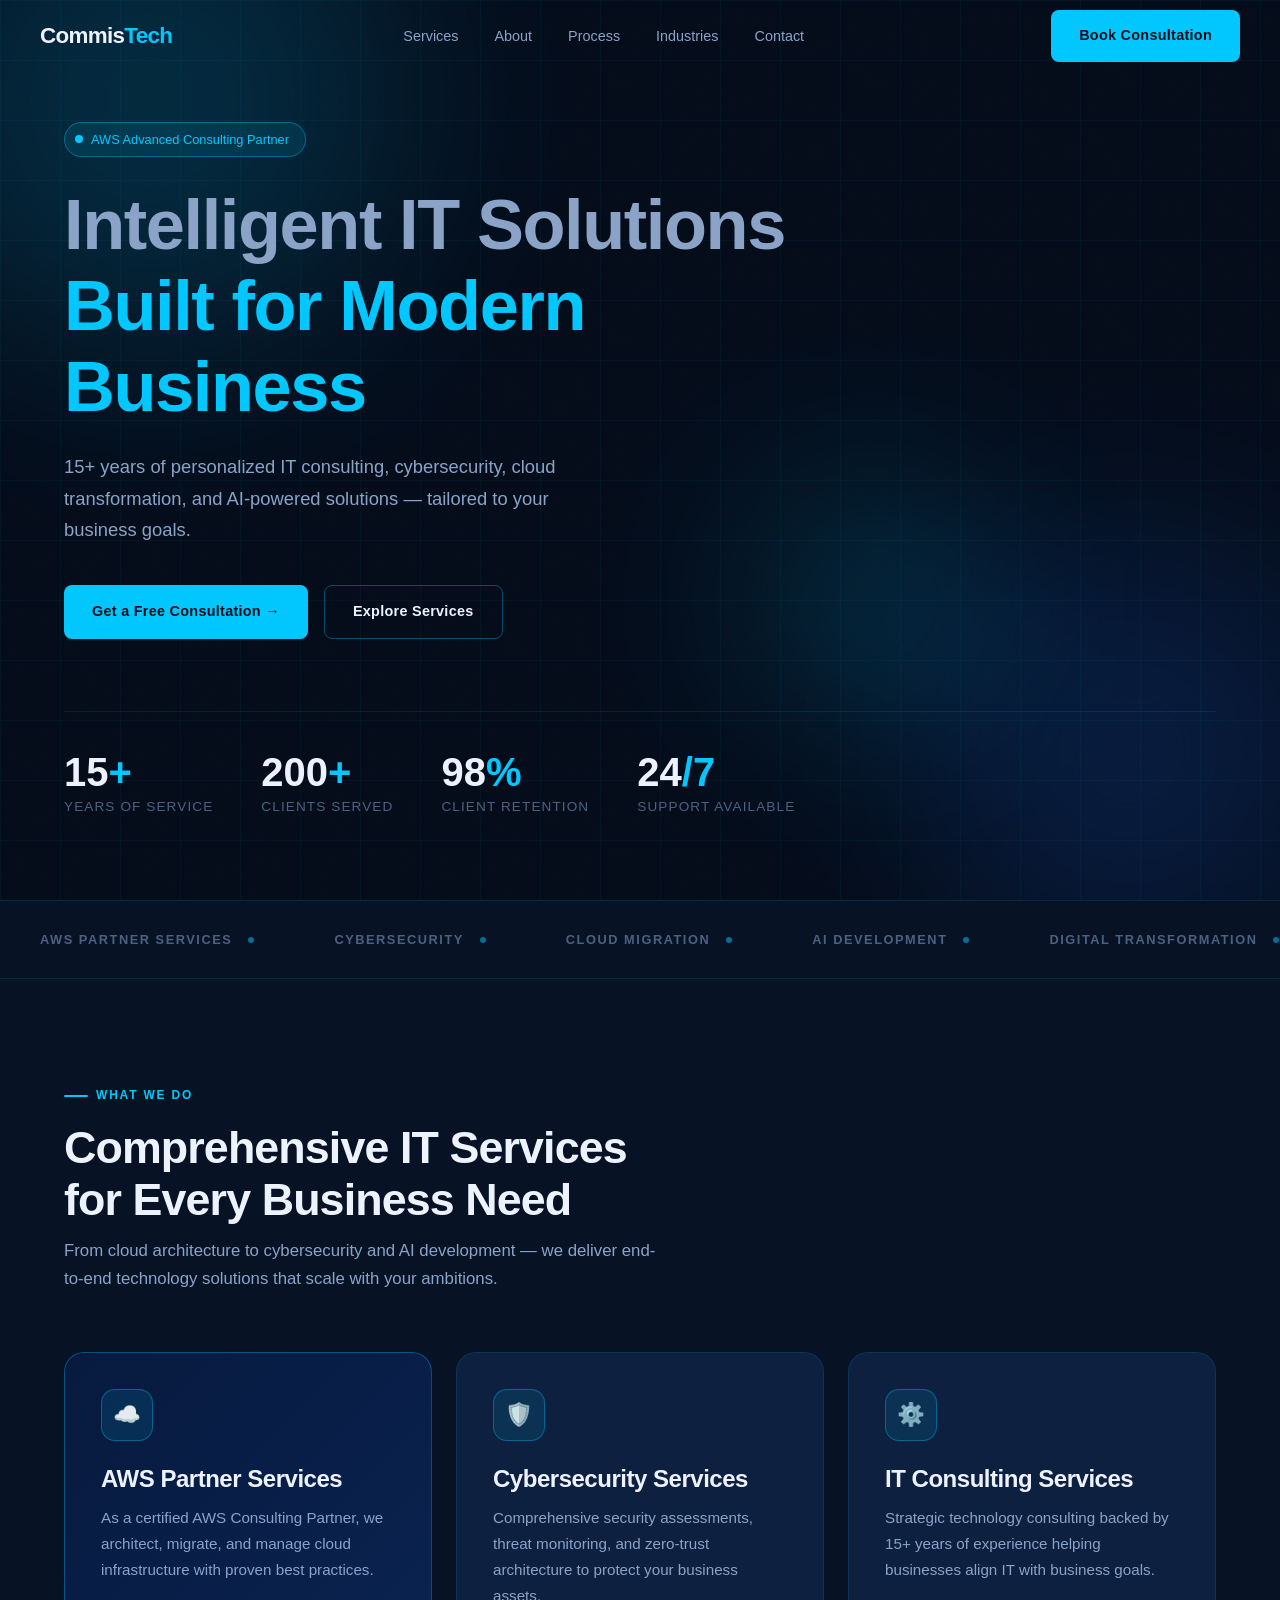
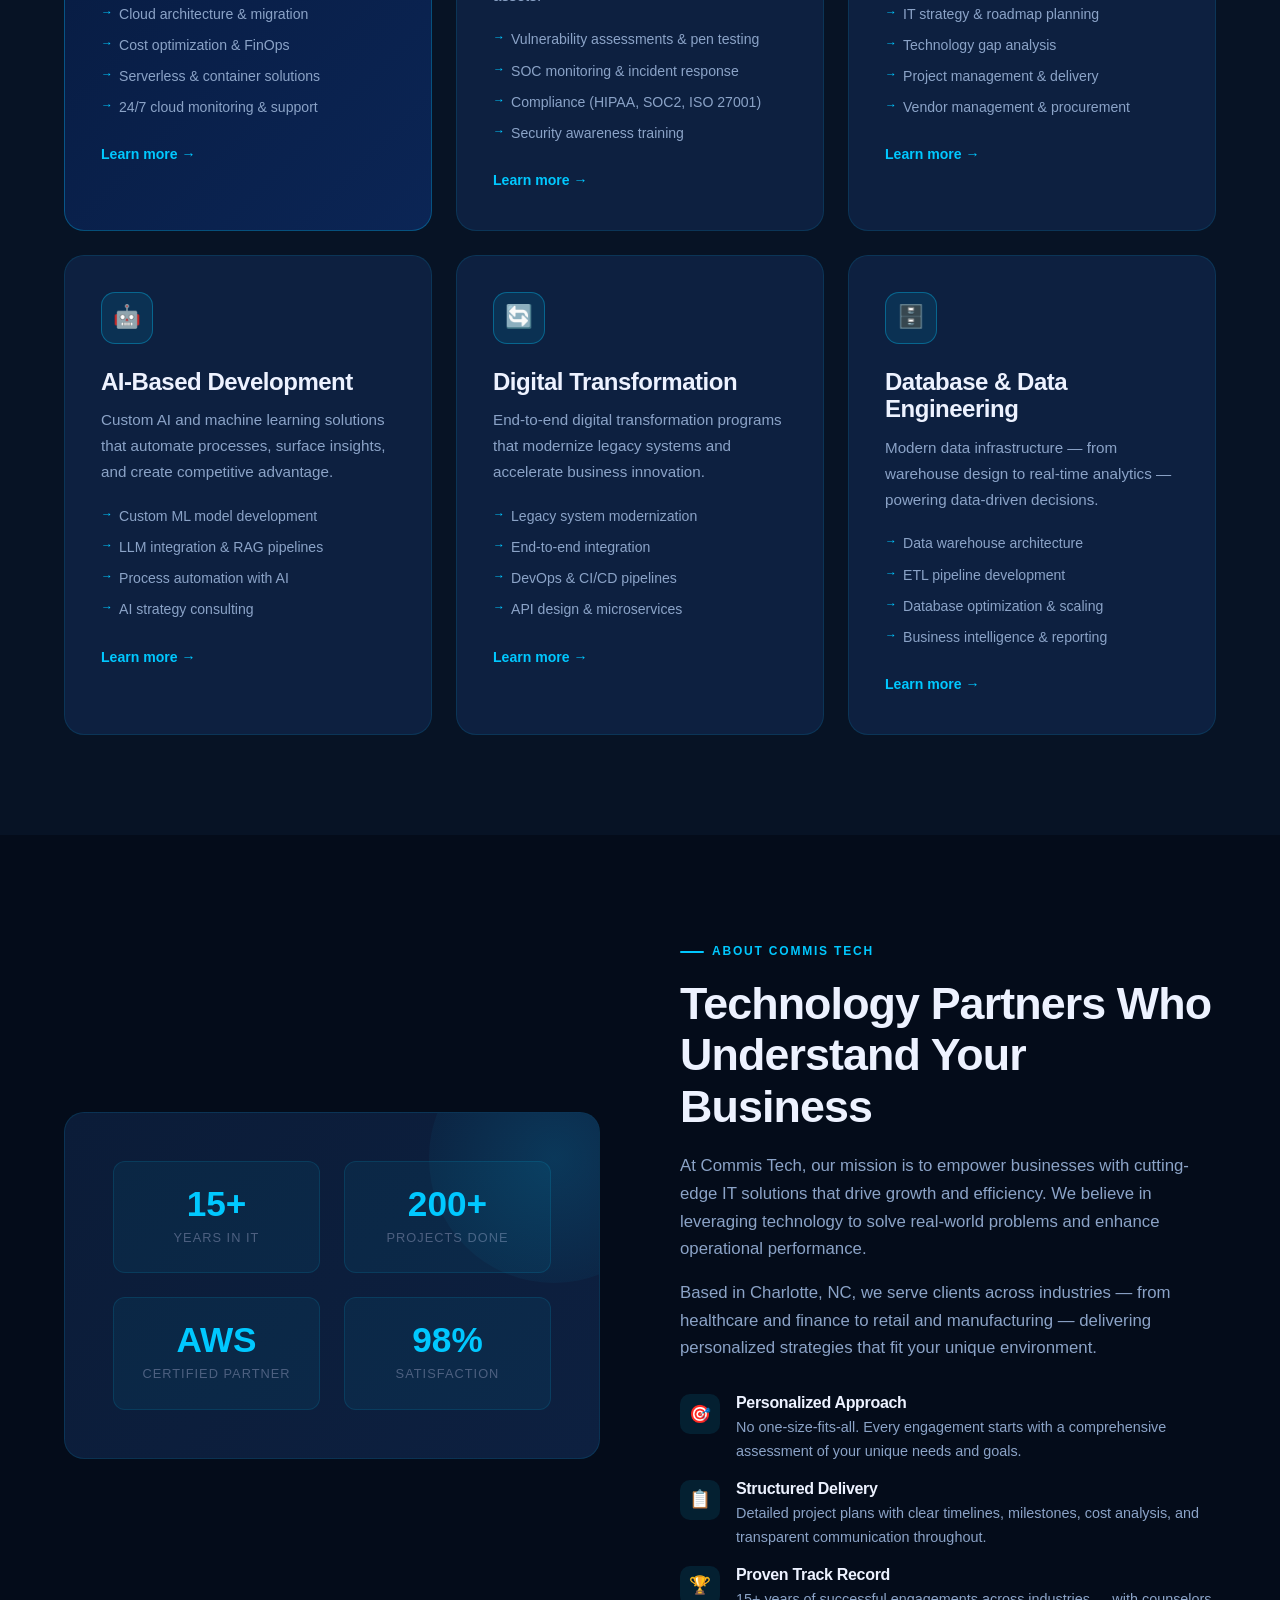
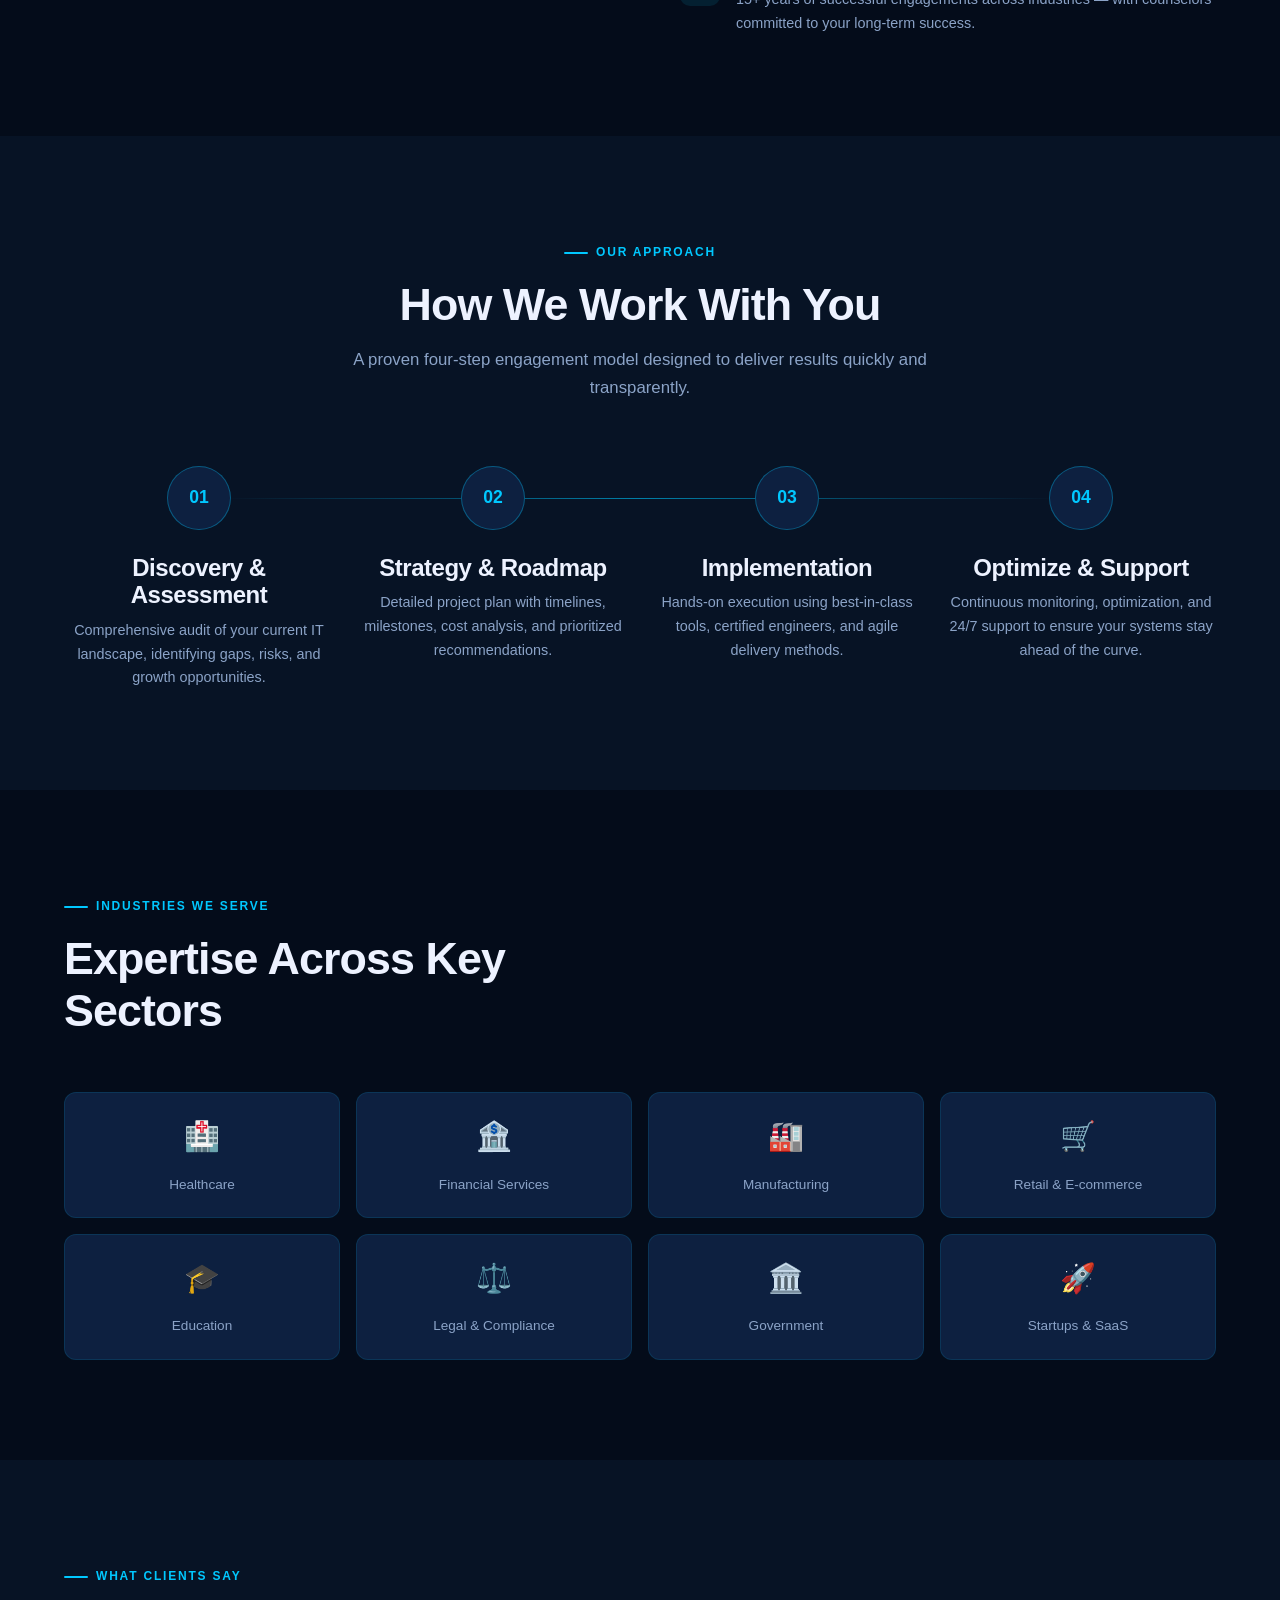
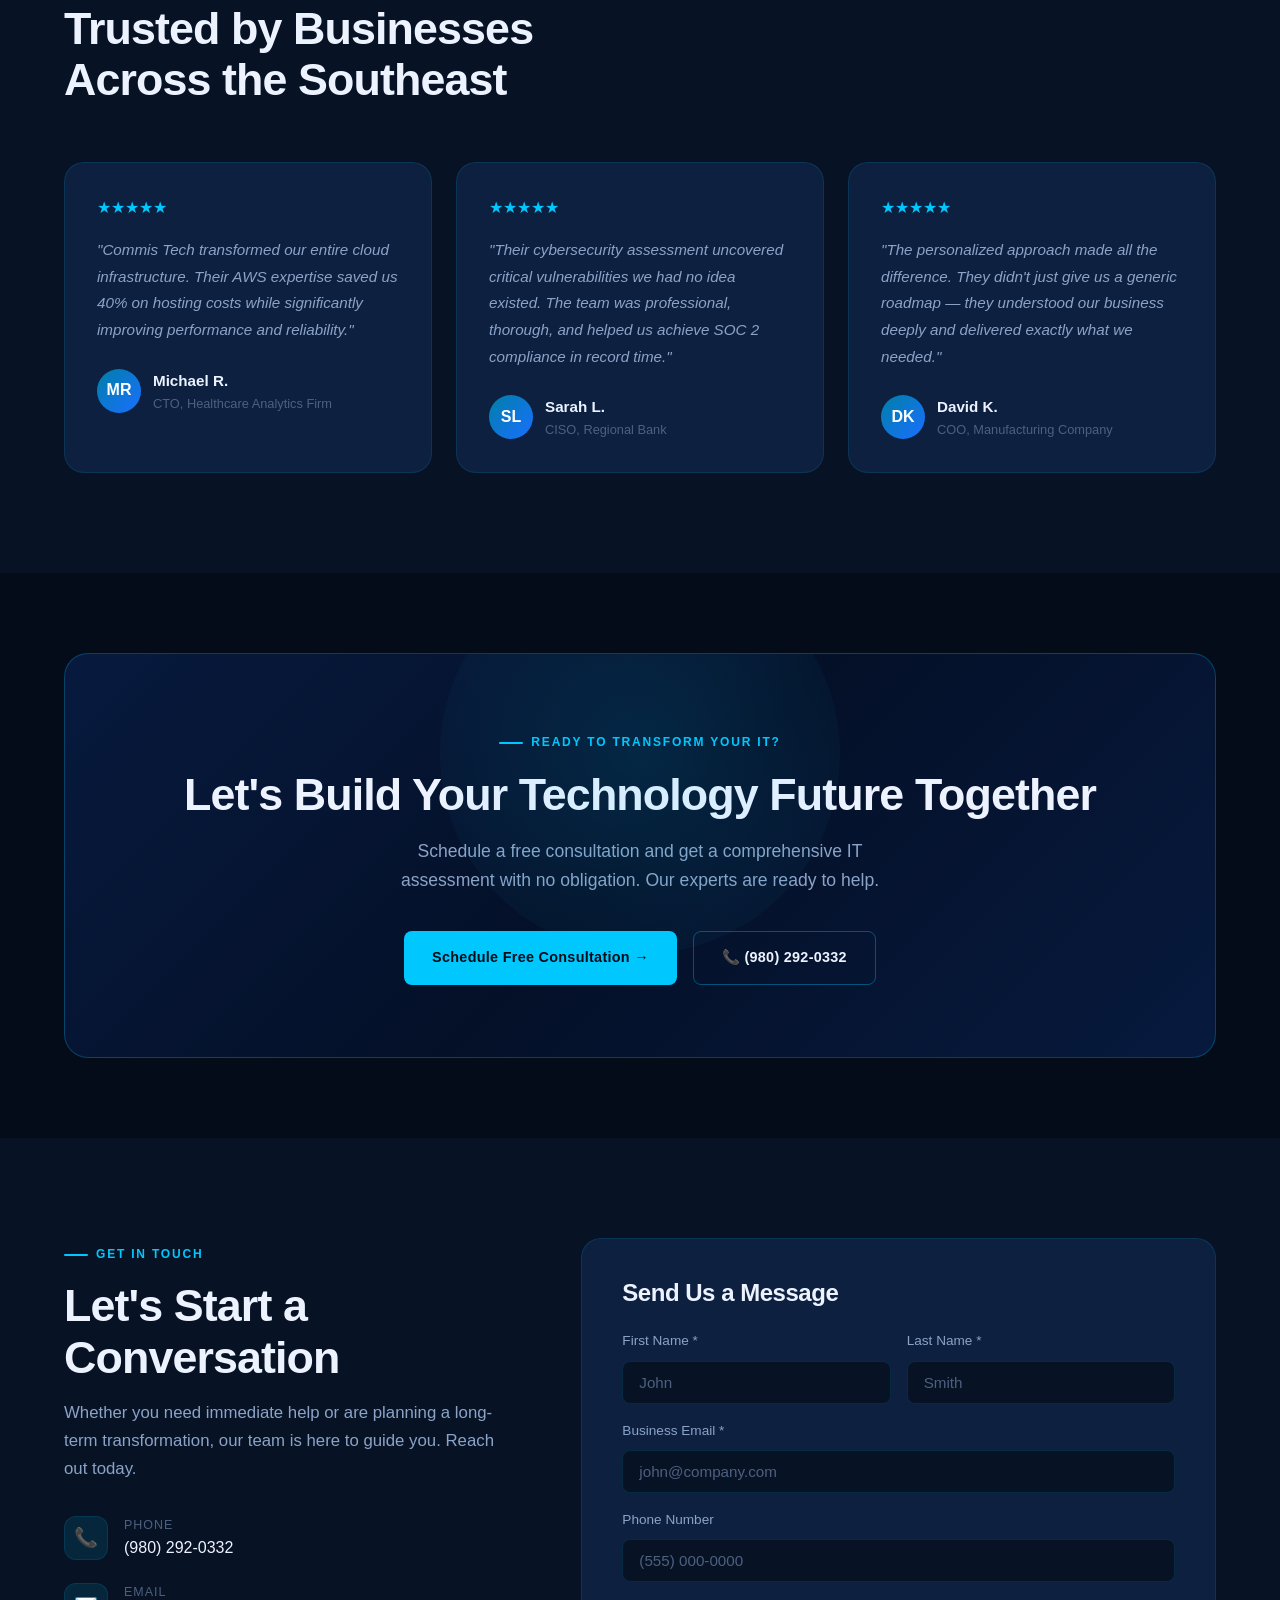
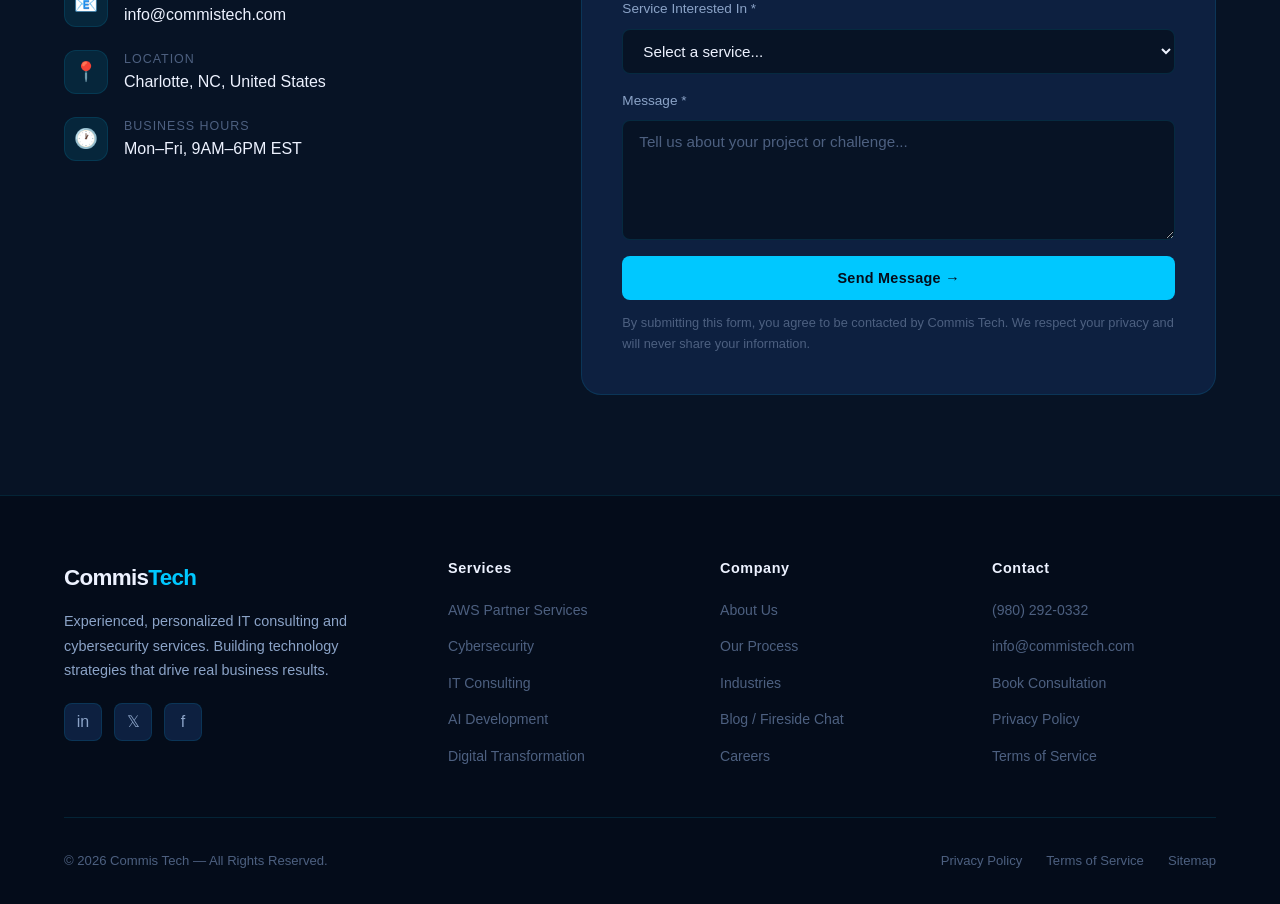
==== commistech/index.html @ 9994d861 "Add files via upload" ====
<!DOCTYPE html>
<html lang="en">
<head>
  <meta charset="UTF-8" />
  <meta name="viewport" content="width=device-width, initial-scale=1.0" />
  <meta http-equiv="X-UA-Compatible" content="IE=edge" />

  <!-- Security Headers -->
  <meta http-equiv="Content-Security-Policy"
    content="default-src 'self'; 
             script-src 'self' 'nonce-CT2026x9z'; 
             style-src 'self' 'unsafe-inline' https://fonts.googleapis.com; 
             font-src 'self' https://fonts.gstatic.com; 
             img-src 'self' data: https:; 
             connect-src 'self'; 
             frame-ancestors 'none';" />
  <meta http-equiv="X-Frame-Options" content="DENY" />
  <meta http-equiv="X-Content-Type-Options" content="nosniff" />
  <meta http-equiv="Referrer-Policy" content="strict-origin-when-cross-origin" />
  <meta http-equiv="Permissions-Policy" content="geolocation=(), microphone=(), camera=()" />

  <title>Commis Tech | IT Consulting & Cybersecurity Services</title>
  <meta name="description" content="Commis Tech — 15+ years of personalized IT consulting, AWS partner services, cybersecurity, and digital transformation. Based in Charlotte, NC." />
  <meta name="robots" content="index, follow" />

  <!-- Open Graph -->
  <meta property="og:title" content="Commis Tech | IT Consulting & Cybersecurity" />
  <meta property="og:description" content="Experienced, personalized IT consulting and cybersecurity services for businesses of all sizes." />
  <meta property="og:type" content="website" />
  <meta property="og:url" content="https://commistech.com" />

  <link rel="preconnect" href="https://fonts.googleapis.com" />
  <link rel="preconnect" href="https://fonts.gstatic.com" crossorigin />
  <link href="https://fonts.googleapis.com/css2?family=Syne:wght@400;600;700;800&family=DM+Sans:ital,opsz,wght@0,9..40,300;0,9..40,400;0,9..40,500;0,9..40,600;1,9..40,300&display=swap" rel="stylesheet" />

  <style>
    /* ─── RESET & BASE ───────────────────────────────── */
    *, *::before, *::after { box-sizing: border-box; margin: 0; padding: 0; }
    html { scroll-behavior: smooth; font-size: 16px; }

    :root {
      --bg-0:       #040C1A;
      --bg-1:       #071325;
      --bg-2:       #0B1C38;
      --bg-card:    #0D2040;
      --accent:     #00C8FF;
      --accent-dim: #007FA8;
      --blue:       #1A6FFF;
      --blue-dark:  #0A3A99;
      --text-hi:    #EDF2FF;
      --text-mid:   #8BA3C7;
      --text-lo:    #4D6080;
      --border:     rgba(0,200,255,0.12);
      --border-hi:  rgba(0,200,255,0.35);
      --glow:       0 0 40px rgba(0,200,255,0.15);
      --glow-hi:    0 0 60px rgba(0,200,255,0.35);
      --font-display: 'Syne', sans-serif;
      --font-body:    'DM Sans', sans-serif;
      --radius:     12px;
      --radius-lg:  20px;
      --transition: 0.3s cubic-bezier(0.4,0,0.2,1);
    }

    body {
      background: var(--bg-0);
      color: var(--text-hi);
      font-family: var(--font-body);
      line-height: 1.65;
      overflow-x: hidden;
    }

    ::selection { background: rgba(0,200,255,0.25); color: #fff; }

    /* ─── SCROLLBAR ──────────────────────────────────── */
    ::-webkit-scrollbar { width: 6px; }
    ::-webkit-scrollbar-track { background: var(--bg-0); }
    ::-webkit-scrollbar-thumb { background: var(--accent-dim); border-radius: 3px; }

    /* ─── NOISE TEXTURE OVERLAY ──────────────────────── */
    body::before {
      content: '';
      position: fixed;
      inset: 0;
      background-image: url("data:image/svg+xml,%3Csvg viewBox='0 0 256 256' xmlns='http://www.w3.org/2000/svg'%3E%3Cfilter id='n'%3E%3CfeTurbulence type='fractalNoise' baseFrequency='0.9' numOctaves='4' stitchTiles='stitch'/%3E%3C/filter%3E%3Crect width='100%25' height='100%25' filter='url(%23n)' opacity='0.035'/%3E%3C/svg%3E");
      background-size: 256px;
      pointer-events: none;
      z-index: 9999;
      opacity: 0.5;
    }

    /* ─── TYPOGRAPHY ─────────────────────────────────── */
    h1, h2, h3, h4, h5 {
      font-family: var(--font-display);
      line-height: 1.15;
      letter-spacing: -0.02em;
    }
    h1 { font-size: clamp(2.4rem, 5.5vw, 4.5rem); font-weight: 800; }
    h2 { font-size: clamp(1.8rem, 3.5vw, 3rem); font-weight: 700; }
    h3 { font-size: clamp(1.2rem, 2vw, 1.5rem); font-weight: 600; }
    p  { color: var(--text-mid); font-size: 1.05rem; }

    a { color: inherit; text-decoration: none; }

    /* ─── LAYOUT ─────────────────────────────────────── */
    .container {
      max-width: 1200px;
      margin: 0 auto;
      padding: 0 24px;
    }
    section { padding: 100px 0; }

    /* ─── SECTION LABEL ──────────────────────────────── */
    .section-label {
      display: inline-flex;
      align-items: center;
      gap: 8px;
      font-family: var(--font-display);
      font-size: 0.75rem;
      font-weight: 600;
      letter-spacing: 0.15em;
      text-transform: uppercase;
      color: var(--accent);
      margin-bottom: 16px;
    }
    .section-label::before {
      content: '';
      display: block;
      width: 24px;
      height: 2px;
      background: var(--accent);
      border-radius: 2px;
    }

    /* ─── BUTTONS ────────────────────────────────────── */
    .btn {
      display: inline-flex;
      align-items: center;
      gap: 8px;
      padding: 14px 28px;
      border-radius: 8px;
      font-family: var(--font-display);
      font-size: 0.9rem;
      font-weight: 600;
      letter-spacing: 0.02em;
      cursor: pointer;
      border: none;
      transition: var(--transition);
      text-decoration: none;
    }
    .btn-primary {
      background: var(--accent);
      color: var(--bg-0);
    }
    .btn-primary:hover {
      background: #33D5FF;
      transform: translateY(-2px);
      box-shadow: 0 8px 30px rgba(0,200,255,0.35);
    }
    .btn-outline {
      background: transparent;
      color: var(--text-hi);
      border: 1px solid var(--border-hi);
    }
    .btn-outline:hover {
      background: rgba(0,200,255,0.08);
      border-color: var(--accent);
      transform: translateY(-2px);
    }

    /* ─── NAV ────────────────────────────────────────── */
    nav {
      position: fixed;
      top: 0; left: 0; right: 0;
      z-index: 1000;
      padding: 0 24px;
      transition: var(--transition);
    }
    nav.scrolled {
      background: rgba(4,12,26,0.92);
      backdrop-filter: blur(16px);
      -webkit-backdrop-filter: blur(16px);
      border-bottom: 1px solid var(--border);
    }
    .nav-inner {
      max-width: 1200px;
      margin: 0 auto;
      display: flex;
      align-items: center;
      justify-content: space-between;
      height: 72px;
    }
    .nav-logo {
      font-family: var(--font-display);
      font-size: 1.4rem;
      font-weight: 800;
      color: var(--text-hi);
      letter-spacing: -0.03em;
    }
    .nav-logo span { color: var(--accent); }

    .nav-links {
      display: flex;
      align-items: center;
      gap: 36px;
      list-style: none;
    }
    .nav-links a {
      font-size: 0.9rem;
      font-weight: 500;
      color: var(--text-mid);
      transition: color var(--transition);
      position: relative;
    }
    .nav-links a::after {
      content: '';
      position: absolute;
      bottom: -4px; left: 0;
      width: 0; height: 2px;
      background: var(--accent);
      border-radius: 2px;
      transition: width var(--transition);
    }
    .nav-links a:hover { color: var(--text-hi); }
    .nav-links a:hover::after { width: 100%; }

    .nav-cta { margin-left: 16px; }

    .hamburger {
      display: none;
      flex-direction: column;
      gap: 5px;
      cursor: pointer;
      padding: 4px;
      background: none;
      border: none;
    }
    .hamburger span {
      display: block;
      width: 24px;
      height: 2px;
      background: var(--text-hi);
      border-radius: 2px;
      transition: var(--transition);
    }

    .mobile-menu {
      display: none;
      position: fixed;
      inset: 0;
      background: rgba(4,12,26,0.97);
      backdrop-filter: blur(20px);
      z-index: 999;
      flex-direction: column;
      align-items: center;
      justify-content: center;
      gap: 32px;
    }
    .mobile-menu.open { display: flex; }
    .mobile-menu a {
      font-family: var(--font-display);
      font-size: 2rem;
      font-weight: 700;
      color: var(--text-hi);
      transition: color var(--transition);
    }
    .mobile-menu a:hover { color: var(--accent); }
    .mobile-close {
      position: absolute;
      top: 24px; right: 24px;
      background: none; border: none;
      color: var(--text-hi);
      font-size: 2rem;
      cursor: pointer;
      line-height: 1;
    }

    /* ─── HERO ───────────────────────────────────────── */
    #hero {
      min-height: 100vh;
      display: flex;
      align-items: center;
      position: relative;
      overflow: hidden;
      padding: 120px 24px 80px;
    }

    /* Animated gradient orbs */
    .orb {
      position: absolute;
      border-radius: 50%;
      filter: blur(80px);
      opacity: 0.2;
      animation: drift 20s ease-in-out infinite;
      pointer-events: none;
    }
    .orb-1 {
      width: 600px; height: 600px;
      background: radial-gradient(circle, #00C8FF, transparent);
      top: -200px; left: -150px;
      animation-delay: 0s;
    }
    .orb-2 {
      width: 500px; height: 500px;
      background: radial-gradient(circle, #1A6FFF, transparent);
      bottom: -100px; right: -100px;
      animation-delay: -7s;
    }
    .orb-3 {
      width: 300px; height: 300px;
      background: radial-gradient(circle, #00C8FF, transparent);
      top: 50%; right: 20%;
      animation-delay: -14s;
    }

    @keyframes drift {
      0%, 100% { transform: translate(0, 0) scale(1); }
      33%       { transform: translate(30px, -40px) scale(1.05); }
      66%       { transform: translate(-20px, 30px) scale(0.95); }
    }

    /* Grid pattern */
    #hero::before {
      content: '';
      position: absolute;
      inset: 0;
      background-image:
        linear-gradient(rgba(0,200,255,0.04) 1px, transparent 1px),
        linear-gradient(90deg, rgba(0,200,255,0.04) 1px, transparent 1px);
      background-size: 60px 60px;
      pointer-events: none;
    }

    .hero-content {
      position: relative;
      z-index: 1;
      max-width: 1200px;
      margin: 0 auto;
      width: 100%;
    }

    .hero-badge {
      display: inline-flex;
      align-items: center;
      gap: 8px;
      background: rgba(0,200,255,0.1);
      border: 1px solid var(--border-hi);
      border-radius: 50px;
      padding: 6px 16px 6px 10px;
      font-size: 0.8rem;
      font-weight: 500;
      color: var(--accent);
      margin-bottom: 28px;
      animation: fadeUp 0.8s ease both;
    }
    .hero-badge::before {
      content: '';
      display: block;
      width: 8px; height: 8px;
      background: var(--accent);
      border-radius: 50%;
      animation: pulse 2s ease infinite;
    }
    @keyframes pulse {
      0%, 100% { opacity: 1; transform: scale(1); }
      50%       { opacity: 0.5; transform: scale(0.8); }
    }

    .hero-title {
      max-width: 820px;
      animation: fadeUp 0.8s ease 0.1s both;
    }
    .hero-title .line-accent { color: var(--accent); }
    .hero-title .line-dim { color: var(--text-mid); }

    .hero-subtitle {
      max-width: 540px;
      font-size: 1.15rem;
      line-height: 1.7;
      margin: 24px 0 40px;
      animation: fadeUp 0.8s ease 0.2s both;
    }

    .hero-actions {
      display: flex;
      gap: 16px;
      flex-wrap: wrap;
      animation: fadeUp 0.8s ease 0.3s both;
    }

    .hero-stats {
      display: flex;
      gap: 48px;
      margin-top: 72px;
      padding-top: 40px;
      border-top: 1px solid var(--border);
      animation: fadeUp 0.8s ease 0.4s both;
    }
    .stat-item {}
    .stat-number {
      font-family: var(--font-display);
      font-size: 2.5rem;
      font-weight: 800;
      color: var(--text-hi);
      line-height: 1;
    }
    .stat-number span { color: var(--accent); }
    .stat-label {
      font-size: 0.85rem;
      color: var(--text-lo);
      margin-top: 4px;
      text-transform: uppercase;
      letter-spacing: 0.08em;
    }

    @keyframes fadeUp {
      from { opacity: 0; transform: translateY(30px); }
      to   { opacity: 1; transform: translateY(0); }
    }

    /* ─── MARQUEE ────────────────────────────────────── */
    .marquee-section {
      padding: 28px 0;
      border-top: 1px solid var(--border);
      border-bottom: 1px solid var(--border);
      overflow: hidden;
      background: var(--bg-1);
    }
    .marquee-track {
      display: flex;
      animation: marquee 30s linear infinite;
      width: max-content;
    }
    .marquee-item {
      display: flex;
      align-items: center;
      gap: 16px;
      padding: 0 40px;
      font-family: var(--font-display);
      font-size: 0.8rem;
      font-weight: 600;
      letter-spacing: 0.12em;
      text-transform: uppercase;
      color: var(--text-lo);
      white-space: nowrap;
    }
    .marquee-dot {
      width: 6px; height: 6px;
      background: var(--accent);
      border-radius: 50%;
      opacity: 0.5;
    }
    @keyframes marquee {
      from { transform: translateX(0); }
      to   { transform: translateX(-50%); }
    }

    /* ─── SERVICES ───────────────────────────────────── */
    #services { background: var(--bg-1); }

    .services-header {
      max-width: 600px;
      margin-bottom: 60px;
    }

    .services-grid {
      display: grid;
      grid-template-columns: repeat(3, 1fr);
      gap: 24px;
    }

    .service-card {
      background: var(--bg-card);
      border: 1px solid var(--border);
      border-radius: var(--radius-lg);
      padding: 36px;
      position: relative;
      overflow: hidden;
      transition: var(--transition);
      cursor: default;
    }
    .service-card::before {
      content: '';
      position: absolute;
      top: 0; left: 0; right: 0;
      height: 2px;
      background: linear-gradient(90deg, transparent, var(--accent), transparent);
      opacity: 0;
      transition: opacity var(--transition);
    }
    .service-card:hover {
      border-color: var(--border-hi);
      transform: translateY(-6px);
      box-shadow: var(--glow);
    }
    .service-card:hover::before { opacity: 1; }

    .service-icon {
      width: 52px; height: 52px;
      background: rgba(0,200,255,0.1);
      border: 1px solid var(--border-hi);
      border-radius: 14px;
      display: flex;
      align-items: center;
      justify-content: center;
      margin-bottom: 24px;
      font-size: 1.4rem;
    }

    .service-card h3 {
      margin-bottom: 12px;
    }
    .service-card p {
      font-size: 0.95rem;
      line-height: 1.7;
    }

    .service-list {
      list-style: none;
      margin-top: 20px;
      display: flex;
      flex-direction: column;
      gap: 8px;
    }
    .service-list li {
      font-size: 0.88rem;
      color: var(--text-mid);
      padding-left: 18px;
      position: relative;
    }
    .service-list li::before {
      content: '→';
      position: absolute;
      left: 0;
      color: var(--accent);
      font-size: 0.75rem;
    }

    .service-link {
      display: inline-flex;
      align-items: center;
      gap: 6px;
      margin-top: 24px;
      font-size: 0.88rem;
      font-weight: 600;
      color: var(--accent);
      font-family: var(--font-display);
      transition: gap var(--transition);
    }
    .service-link:hover { gap: 12px; }

    /* Featured service card */
    .service-card.featured {
      background: linear-gradient(135deg, #071A3E, #0B2555);
      border-color: rgba(0,200,255,0.3);
      grid-column: span 1;
    }

    /* ─── ABOUT ──────────────────────────────────────── */
    #about {
      background: var(--bg-0);
    }
    .about-grid {
      display: grid;
      grid-template-columns: 1fr 1fr;
      gap: 80px;
      align-items: center;
    }
    .about-visual {
      position: relative;
    }
    .about-visual-inner {
      background: linear-gradient(135deg, var(--bg-2), var(--bg-card));
      border: 1px solid var(--border);
      border-radius: var(--radius-lg);
      padding: 48px;
      position: relative;
      overflow: hidden;
    }
    .about-visual-inner::before {
      content: '';
      position: absolute;
      top: -80px; right: -80px;
      width: 250px; height: 250px;
      background: radial-gradient(circle, rgba(0,200,255,0.15), transparent);
      border-radius: 50%;
    }

    .about-metric {
      display: grid;
      grid-template-columns: 1fr 1fr;
      gap: 24px;
    }
    .metric-box {
      background: rgba(0,200,255,0.06);
      border: 1px solid var(--border);
      border-radius: var(--radius);
      padding: 24px;
      text-align: center;
    }
    .metric-box .number {
      font-family: var(--font-display);
      font-size: 2.2rem;
      font-weight: 800;
      color: var(--accent);
      line-height: 1;
    }
    .metric-box .label {
      font-size: 0.8rem;
      color: var(--text-lo);
      margin-top: 6px;
      text-transform: uppercase;
      letter-spacing: 0.08em;
    }

    .about-content { }
    .about-content h2 { margin-bottom: 20px; }
    .about-content p { margin-bottom: 16px; }

    .about-features {
      display: flex;
      flex-direction: column;
      gap: 16px;
      margin-top: 32px;
    }
    .feature-item {
      display: flex;
      gap: 16px;
      align-items: flex-start;
    }
    .feature-icon {
      width: 40px; height: 40px;
      min-width: 40px;
      background: rgba(0,200,255,0.1);
      border-radius: 10px;
      display: flex;
      align-items: center;
      justify-content: center;
      font-size: 1.1rem;
    }
    .feature-text h4 {
      font-family: var(--font-display);
      font-size: 1rem;
      font-weight: 600;
      margin-bottom: 4px;
    }
    .feature-text p {
      font-size: 0.9rem;
      margin: 0;
    }

    /* ─── PROCESS ────────────────────────────────────── */
    #process { background: var(--bg-1); }
    .process-header {
      max-width: 600px;
      margin: 0 auto 64px;
      text-align: center;
    }
    .process-header h2 { margin-bottom: 16px; }

    .process-steps {
      display: grid;
      grid-template-columns: repeat(4, 1fr);
      gap: 24px;
      position: relative;
    }
    .process-steps::before {
      content: '';
      position: absolute;
      top: 32px;
      left: calc(12.5% + 16px);
      right: calc(12.5% + 16px);
      height: 1px;
      background: linear-gradient(90deg, transparent, var(--accent-dim), transparent);
      z-index: 0;
    }

    .step-card {
      text-align: center;
      position: relative;
      z-index: 1;
    }
    .step-number {
      width: 64px; height: 64px;
      background: var(--bg-card);
      border: 1px solid var(--border-hi);
      border-radius: 50%;
      display: flex;
      align-items: center;
      justify-content: center;
      margin: 0 auto 24px;
      font-family: var(--font-display);
      font-size: 1.1rem;
      font-weight: 700;
      color: var(--accent);
      transition: var(--transition);
    }
    .step-card:hover .step-number {
      background: var(--accent);
      color: var(--bg-0);
      box-shadow: var(--glow-hi);
    }
    .step-card h3 { margin-bottom: 10px; }
    .step-card p { font-size: 0.9rem; }

    /* ─── INDUSTRIES ─────────────────────────────────── */
    #industries { background: var(--bg-0); }
    .industries-header { max-width: 600px; margin-bottom: 56px; }

    .industries-grid {
      display: grid;
      grid-template-columns: repeat(4, 1fr);
      gap: 16px;
    }
    .industry-chip {
      background: var(--bg-card);
      border: 1px solid var(--border);
      border-radius: var(--radius);
      padding: 20px;
      text-align: center;
      transition: var(--transition);
      cursor: default;
    }
    .industry-chip:hover {
      border-color: var(--border-hi);
      background: rgba(0,200,255,0.06);
      transform: translateY(-4px);
    }
    .industry-emoji { font-size: 1.8rem; display: block; margin-bottom: 10px; }
    .industry-chip span:last-child {
      font-size: 0.85rem;
      font-weight: 500;
      color: var(--text-mid);
      font-family: var(--font-display);
    }

    /* ─── TESTIMONIALS ───────────────────────────────── */
    #testimonials { background: var(--bg-1); }
    .testimonials-header { max-width: 600px; margin-bottom: 56px; }

    .testimonials-grid {
      display: grid;
      grid-template-columns: repeat(3, 1fr);
      gap: 24px;
    }

    .testimonial-card {
      background: var(--bg-card);
      border: 1px solid var(--border);
      border-radius: var(--radius-lg);
      padding: 32px;
      transition: var(--transition);
    }
    .testimonial-card:hover {
      border-color: var(--border-hi);
      transform: translateY(-4px);
    }

    .testimonial-stars {
      display: flex;
      gap: 4px;
      margin-bottom: 16px;
      color: var(--accent);
      font-size: 1rem;
    }

    .testimonial-text {
      font-size: 0.95rem;
      line-height: 1.75;
      font-style: italic;
      color: var(--text-mid);
      margin-bottom: 24px;
    }

    .testimonial-author {
      display: flex;
      align-items: center;
      gap: 12px;
    }
    .author-avatar {
      width: 44px; height: 44px;
      border-radius: 50%;
      background: linear-gradient(135deg, var(--accent-dim), var(--blue));
      display: flex;
      align-items: center;
      justify-content: center;
      font-family: var(--font-display);
      font-weight: 700;
      font-size: 1rem;
      color: #fff;
    }
    .author-info .name {
      font-family: var(--font-display);
      font-size: 0.95rem;
      font-weight: 600;
      color: var(--text-hi);
    }
    .author-info .role {
      font-size: 0.8rem;
      color: var(--text-lo);
    }

    /* ─── CTA BANNER ─────────────────────────────────── */
    #cta {
      background: var(--bg-0);
      padding: 80px 0;
    }
    .cta-box {
      background: linear-gradient(135deg, #071A3E 0%, #041028 50%, #071A3E 100%);
      border: 1px solid rgba(0,200,255,0.25);
      border-radius: 24px;
      padding: 72px;
      text-align: center;
      position: relative;
      overflow: hidden;
    }
    .cta-box::before {
      content: '';
      position: absolute;
      top: -100px; left: 50%;
      transform: translateX(-50%);
      width: 400px; height: 400px;
      background: radial-gradient(circle, rgba(0,200,255,0.12), transparent);
      border-radius: 50%;
      pointer-events: none;
    }
    .cta-box h2 { margin-bottom: 16px; }
    .cta-box p { max-width: 520px; margin: 0 auto 36px; font-size: 1.1rem; }
    .cta-actions {
      display: flex;
      gap: 16px;
      justify-content: center;
      flex-wrap: wrap;
    }

    /* ─── CONTACT ────────────────────────────────────── */
    #contact { background: var(--bg-1); }
    .contact-grid {
      display: grid;
      grid-template-columns: 1fr 1.4fr;
      gap: 64px;
      align-items: start;
    }

    .contact-info h2 { margin-bottom: 16px; }
    .contact-info p { margin-bottom: 32px; }

    .contact-items {
      display: flex;
      flex-direction: column;
      gap: 20px;
    }
    .contact-item {
      display: flex;
      gap: 16px;
      align-items: center;
    }
    .contact-item-icon {
      width: 44px; height: 44px;
      background: rgba(0,200,255,0.1);
      border: 1px solid var(--border);
      border-radius: 12px;
      display: flex;
      align-items: center;
      justify-content: center;
      font-size: 1.2rem;
      flex-shrink: 0;
    }
    .contact-item-text .label {
      font-size: 0.78rem;
      color: var(--text-lo);
      text-transform: uppercase;
      letter-spacing: 0.08em;
    }
    .contact-item-text .value {
      color: var(--text-hi);
      font-weight: 500;
    }

    /* ─── FORM ───────────────────────────────────────── */
    .contact-form {
      background: var(--bg-card);
      border: 1px solid var(--border);
      border-radius: var(--radius-lg);
      padding: 40px;
    }
    .form-row {
      display: grid;
      grid-template-columns: 1fr 1fr;
      gap: 16px;
    }
    .form-group {
      display: flex;
      flex-direction: column;
      gap: 8px;
      margin-bottom: 16px;
    }
    .form-group label {
      font-size: 0.85rem;
      font-weight: 500;
      color: var(--text-mid);
      font-family: var(--font-display);
    }
    .form-group input,
    .form-group select,
    .form-group textarea {
      background: var(--bg-1);
      border: 1px solid var(--border);
      border-radius: 8px;
      padding: 12px 16px;
      color: var(--text-hi);
      font-family: var(--font-body);
      font-size: 0.95rem;
      transition: border-color var(--transition), box-shadow var(--transition);
      width: 100%;
    }
    .form-group input::placeholder,
    .form-group textarea::placeholder {
      color: var(--text-lo);
    }
    .form-group input:focus,
    .form-group select:focus,
    .form-group textarea:focus {
      outline: none;
      border-color: var(--accent);
      box-shadow: 0 0 0 3px rgba(0,200,255,0.12);
    }
    .form-group textarea { resize: vertical; min-height: 120px; }
    .form-group select option { background: var(--bg-1); }

    .form-notice {
      font-size: 0.8rem;
      color: var(--text-lo);
      margin-top: 12px;
    }

    /* ─── FOOTER ─────────────────────────────────────── */
    footer {
      background: var(--bg-0);
      border-top: 1px solid var(--border);
      padding: 64px 0 32px;
    }

    .footer-top {
      display: grid;
      grid-template-columns: 1.5fr 1fr 1fr 1fr;
      gap: 48px;
      padding-bottom: 48px;
      border-bottom: 1px solid var(--border);
      margin-bottom: 32px;
    }

    .footer-brand .logo {
      font-family: var(--font-display);
      font-size: 1.4rem;
      font-weight: 800;
      color: var(--text-hi);
      letter-spacing: -0.03em;
      margin-bottom: 12px;
    }
    .footer-brand .logo span { color: var(--accent); }
    .footer-brand p {
      font-size: 0.9rem;
      line-height: 1.7;
      margin-bottom: 20px;
    }

    .footer-social {
      display: flex;
      gap: 12px;
    }
    .social-btn {
      width: 38px; height: 38px;
      background: var(--bg-card);
      border: 1px solid var(--border);
      border-radius: 8px;
      display: flex;
      align-items: center;
      justify-content: center;
      font-size: 1rem;
      transition: var(--transition);
      color: var(--text-mid);
    }
    .social-btn:hover {
      border-color: var(--border-hi);
      background: rgba(0,200,255,0.1);
      color: var(--accent);
    }

    .footer-col h4 {
      font-family: var(--font-display);
      font-size: 0.9rem;
      font-weight: 700;
      color: var(--text-hi);
      margin-bottom: 20px;
      letter-spacing: 0.04em;
    }
    .footer-col ul {
      list-style: none;
      display: flex;
      flex-direction: column;
      gap: 10px;
    }
    .footer-col ul a {
      font-size: 0.88rem;
      color: var(--text-lo);
      transition: color var(--transition);
    }
    .footer-col ul a:hover { color: var(--accent); }

    .footer-bottom {
      display: flex;
      align-items: center;
      justify-content: space-between;
      flex-wrap: wrap;
      gap: 16px;
    }
    .footer-bottom p {
      font-size: 0.82rem;
      color: var(--text-lo);
      margin: 0;
    }
    .footer-legal {
      display: flex;
      gap: 24px;
    }
    .footer-legal a {
      font-size: 0.82rem;
      color: var(--text-lo);
      transition: color var(--transition);
    }
    .footer-legal a:hover { color: var(--accent); }

    /* ─── BACK TO TOP ────────────────────────────────── */
    .back-top {
      position: fixed;
      bottom: 32px;
      right: 32px;
      width: 46px; height: 46px;
      background: var(--accent);
      color: var(--bg-0);
      border: none;
      border-radius: 50%;
      cursor: pointer;
      font-size: 1.2rem;
      display: flex;
      align-items: center;
      justify-content: center;
      opacity: 0;
      transform: translateY(20px);
      transition: var(--transition);
      z-index: 500;
    }
    .back-top.visible {
      opacity: 1;
      transform: translateY(0);
    }
    .back-top:hover { transform: translateY(-4px); box-shadow: var(--glow-hi); }

    /* ─── SUCCESS MESSAGE ────────────────────────────── */
    .form-success {
      display: none;
      text-align: center;
      padding: 32px;
    }
    .form-success .check {
      font-size: 3rem;
      margin-bottom: 16px;
    }
    .form-success h3 { margin-bottom: 8px; }
    .form-success p { font-size: 0.95rem; }

    /* ─── REVEAL ANIMATIONS ──────────────────────────── */
    .reveal {
      opacity: 0;
      transform: translateY(30px);
      transition: opacity 0.7s ease, transform 0.7s ease;
    }
    .reveal.visible {
      opacity: 1;
      transform: translateY(0);
    }

    /* ─── RESPONSIVE ─────────────────────────────────── */
    @media (max-width: 1024px) {
      .services-grid { grid-template-columns: repeat(2, 1fr); }
      .process-steps { grid-template-columns: repeat(2, 1fr); }
      .process-steps::before { display: none; }
      .industries-grid { grid-template-columns: repeat(3, 1fr); }
      .testimonials-grid { grid-template-columns: repeat(2, 1fr); }
      .footer-top { grid-template-columns: 1fr 1fr; }
      .about-grid { gap: 48px; }
    }
    @media (max-width: 768px) {
      section { padding: 72px 0; }
      .nav-links, .nav-cta { display: none; }
      .hamburger { display: flex; }
      .services-grid { grid-template-columns: 1fr; }
      .about-grid { grid-template-columns: 1fr; }
      .contact-grid { grid-template-columns: 1fr; }
      .form-row { grid-template-columns: 1fr; }
      .hero-stats { gap: 28px; flex-wrap: wrap; }
      .industries-grid { grid-template-columns: repeat(2, 1fr); }
      .testimonials-grid { grid-template-columns: 1fr; }
      .footer-top { grid-template-columns: 1fr; }
      .footer-bottom { flex-direction: column; align-items: flex-start; }
      .cta-box { padding: 40px 24px; }
      .contact-grid { gap: 40px; }
    }
    @media (max-width: 480px) {
      .hero-actions { flex-direction: column; }
      .industries-grid { grid-template-columns: repeat(2, 1fr); }
      .process-steps { grid-template-columns: 1fr; }
    }
  </style>
</head>
<body>

<!-- ─── NAVIGATION ─────────────────────────────────── -->
<nav id="navbar">
  <div class="nav-inner">
    <a href="#hero" class="nav-logo" aria-label="Commis Tech Home">Commis<span>Tech</span></a>
    <ul class="nav-links">
      <li><a href="#services">Services</a></li>
      <li><a href="#about">About</a></li>
      <li><a href="#process">Process</a></li>
      <li><a href="#industries">Industries</a></li>
      <li><a href="#contact">Contact</a></li>
    </ul>
    <a href="#contact" class="btn btn-primary nav-cta" aria-label="Book a consultation">Book Consultation</a>
    <button class="hamburger" id="menuBtn" aria-label="Open navigation menu" aria-expanded="false">
      <span></span><span></span><span></span>
    </button>
  </div>
</nav>

<!-- ─── MOBILE MENU ────────────────────────────────── -->
<div class="mobile-menu" id="mobileMenu" role="dialog" aria-modal="true" aria-label="Navigation menu">
  <button class="mobile-close" id="menuClose" aria-label="Close navigation menu">✕</button>
  <a href="#services" class="mobile-link">Services</a>
  <a href="#about" class="mobile-link">About</a>
  <a href="#process" class="mobile-link">Process</a>
  <a href="#industries" class="mobile-link">Industries</a>
  <a href="#contact" class="mobile-link">Contact</a>
  <a href="#contact" class="btn btn-primary" style="margin-top:16px">Book Consultation</a>
</div>

<!-- ─── HERO ───────────────────────────────────────── -->
<section id="hero" aria-label="Hero">
  <div class="orb orb-1" aria-hidden="true"></div>
  <div class="orb orb-2" aria-hidden="true"></div>
  <div class="orb orb-3" aria-hidden="true"></div>
  <div class="hero-content container">
    <div class="hero-badge" aria-label="AWS Advanced Consulting Partner">AWS Advanced Consulting Partner</div>
    <h1 class="hero-title">
      <span class="line-dim">Intelligent IT Solutions</span><br />
      <span class="line-accent">Built for Modern Business</span>
    </h1>
    <p class="hero-subtitle">
      15+ years of personalized IT consulting, cybersecurity, cloud transformation, and AI-powered solutions — tailored to your business goals.
    </p>
    <div class="hero-actions">
      <a href="#contact" class="btn btn-primary">Get a Free Consultation →</a>
      <a href="#services" class="btn btn-outline">Explore Services</a>
    </div>
    <div class="hero-stats" aria-label="Company statistics">
      <div class="stat-item">
        <div class="stat-number">15<span>+</span></div>
        <div class="stat-label">Years of Service</div>
      </div>
      <div class="stat-item">
        <div class="stat-number">200<span>+</span></div>
        <div class="stat-label">Clients Served</div>
      </div>
      <div class="stat-item">
        <div class="stat-number">98<span>%</span></div>
        <div class="stat-label">Client Retention</div>
      </div>
      <div class="stat-item">
        <div class="stat-number">24<span>/7</span></div>
        <div class="stat-label">Support Available</div>
      </div>
    </div>
  </div>
</section>

<!-- ─── MARQUEE ────────────────────────────────────── -->
<div class="marquee-section" aria-hidden="true">
  <div class="marquee-track">
    <span class="marquee-item">AWS Partner Services <span class="marquee-dot"></span></span>
    <span class="marquee-item">Cybersecurity <span class="marquee-dot"></span></span>
    <span class="marquee-item">Cloud Migration <span class="marquee-dot"></span></span>
    <span class="marquee-item">AI Development <span class="marquee-dot"></span></span>
    <span class="marquee-item">Digital Transformation <span class="marquee-dot"></span></span>
    <span class="marquee-item">Network Security <span class="marquee-dot"></span></span>
    <span class="marquee-item">IT Consulting <span class="marquee-dot"></span></span>
    <span class="marquee-item">Database Engineering <span class="marquee-dot"></span></span>
    <!-- Duplicate for seamless loop -->
    <span class="marquee-item">AWS Partner Services <span class="marquee-dot"></span></span>
    <span class="marquee-item">Cybersecurity <span class="marquee-dot"></span></span>
    <span class="marquee-item">Cloud Migration <span class="marquee-dot"></span></span>
    <span class="marquee-item">AI Development <span class="marquee-dot"></span></span>
    <span class="marquee-item">Digital Transformation <span class="marquee-dot"></span></span>
    <span class="marquee-item">Network Security <span class="marquee-dot"></span></span>
    <span class="marquee-item">IT Consulting <span class="marquee-dot"></span></span>
    <span class="marquee-item">Database Engineering <span class="marquee-dot"></span></span>
  </div>
</div>

<!-- ─── SERVICES ──────────────────────────────────── -->
<section id="services" aria-labelledby="services-heading">
  <div class="container">
    <div class="services-header reveal">
      <div class="section-label">What We Do</div>
      <h2 id="services-heading">Comprehensive IT Services for Every Business Need</h2>
      <p style="margin-top:12px">From cloud architecture to cybersecurity and AI development — we deliver end-to-end technology solutions that scale with your ambitions.</p>
    </div>
    <div class="services-grid">

      <div class="service-card featured reveal">
        <div class="service-icon" aria-hidden="true">☁️</div>
        <h3>AWS Partner Services</h3>
        <p>As a certified AWS Consulting Partner, we architect, migrate, and manage cloud infrastructure with proven best practices.</p>
        <ul class="service-list">
          <li>Cloud architecture & migration</li>
          <li>Cost optimization & FinOps</li>
          <li>Serverless & container solutions</li>
          <li>24/7 cloud monitoring & support</li>
        </ul>
        <a href="#contact" class="service-link">Learn more →</a>
      </div>

      <div class="service-card reveal">
        <div class="service-icon" aria-hidden="true">🛡️</div>
        <h3>Cybersecurity Services</h3>
        <p>Comprehensive security assessments, threat monitoring, and zero-trust architecture to protect your business assets.</p>
        <ul class="service-list">
          <li>Vulnerability assessments & pen testing</li>
          <li>SOC monitoring & incident response</li>
          <li>Compliance (HIPAA, SOC2, ISO 27001)</li>
          <li>Security awareness training</li>
        </ul>
        <a href="#contact" class="service-link">Learn more →</a>
      </div>

      <div class="service-card reveal">
        <div class="service-icon" aria-hidden="true">⚙️</div>
        <h3>IT Consulting Services</h3>
        <p>Strategic technology consulting backed by 15+ years of experience helping businesses align IT with business goals.</p>
        <ul class="service-list">
          <li>IT strategy & roadmap planning</li>
          <li>Technology gap analysis</li>
          <li>Project management & delivery</li>
          <li>Vendor management & procurement</li>
        </ul>
        <a href="#contact" class="service-link">Learn more →</a>
      </div>

      <div class="service-card reveal">
        <div class="service-icon" aria-hidden="true">🤖</div>
        <h3>AI-Based Development</h3>
        <p>Custom AI and machine learning solutions that automate processes, surface insights, and create competitive advantage.</p>
        <ul class="service-list">
          <li>Custom ML model development</li>
          <li>LLM integration & RAG pipelines</li>
          <li>Process automation with AI</li>
          <li>AI strategy consulting</li>
        </ul>
        <a href="#contact" class="service-link">Learn more →</a>
      </div>

      <div class="service-card reveal">
        <div class="service-icon" aria-hidden="true">🔄</div>
        <h3>Digital Transformation</h3>
        <p>End-to-end digital transformation programs that modernize legacy systems and accelerate business innovation.</p>
        <ul class="service-list">
          <li>Legacy system modernization</li>
          <li>End-to-end integration</li>
          <li>DevOps & CI/CD pipelines</li>
          <li>API design & microservices</li>
        </ul>
        <a href="#contact" class="service-link">Learn more →</a>
      </div>

      <div class="service-card reveal">
        <div class="service-icon" aria-hidden="true">🗄️</div>
        <h3>Database & Data Engineering</h3>
        <p>Modern data infrastructure — from warehouse design to real-time analytics — powering data-driven decisions.</p>
        <ul class="service-list">
          <li>Data warehouse architecture</li>
          <li>ETL pipeline development</li>
          <li>Database optimization & scaling</li>
          <li>Business intelligence & reporting</li>
        </ul>
        <a href="#contact" class="service-link">Learn more →</a>
      </div>

    </div>
  </div>
</section>

<!-- ─── ABOUT ──────────────────────────────────────── -->
<section id="about" aria-labelledby="about-heading">
  <div class="container">
    <div class="about-grid">
      <div class="about-visual reveal">
        <div class="about-visual-inner">
          <div class="about-metric">
            <div class="metric-box">
              <div class="number">15+</div>
              <div class="label">Years in IT</div>
            </div>
            <div class="metric-box">
              <div class="number">200+</div>
              <div class="label">Projects Done</div>
            </div>
            <div class="metric-box">
              <div class="number">AWS</div>
              <div class="label">Certified Partner</div>
            </div>
            <div class="metric-box">
              <div class="number">98%</div>
              <div class="label">Satisfaction</div>
            </div>
          </div>
        </div>
      </div>
      <div class="about-content reveal">
        <div class="section-label">About Commis Tech</div>
        <h2 id="about-heading">Technology Partners Who Understand Your Business</h2>
        <p>At Commis Tech, our mission is to empower businesses with cutting-edge IT solutions that drive growth and efficiency. We believe in leveraging technology to solve real-world problems and enhance operational performance.</p>
        <p>Based in Charlotte, NC, we serve clients across industries — from healthcare and finance to retail and manufacturing — delivering personalized strategies that fit your unique environment.</p>
        <div class="about-features">
          <div class="feature-item">
            <div class="feature-icon" aria-hidden="true">🎯</div>
            <div class="feature-text">
              <h4>Personalized Approach</h4>
              <p>No one-size-fits-all. Every engagement starts with a comprehensive assessment of your unique needs and goals.</p>
            </div>
          </div>
          <div class="feature-item">
            <div class="feature-icon" aria-hidden="true">📋</div>
            <div class="feature-text">
              <h4>Structured Delivery</h4>
              <p>Detailed project plans with clear timelines, milestones, cost analysis, and transparent communication throughout.</p>
            </div>
          </div>
          <div class="feature-item">
            <div class="feature-icon" aria-hidden="true">🏆</div>
            <div class="feature-text">
              <h4>Proven Track Record</h4>
              <p>15+ years of successful engagements across industries — with counselors committed to your long-term success.</p>
            </div>
          </div>
        </div>
      </div>
    </div>
  </div>
</section>

<!-- ─── PROCESS ────────────────────────────────────── -->
<section id="process" aria-labelledby="process-heading">
  <div class="container">
    <div class="process-header reveal">
      <div class="section-label">Our Approach</div>
      <h2 id="process-heading">How We Work With You</h2>
      <p>A proven four-step engagement model designed to deliver results quickly and transparently.</p>
    </div>
    <div class="process-steps">
      <div class="step-card reveal">
        <div class="step-number">01</div>
        <h3>Discovery & Assessment</h3>
        <p>Comprehensive audit of your current IT landscape, identifying gaps, risks, and growth opportunities.</p>
      </div>
      <div class="step-card reveal">
        <div class="step-number">02</div>
        <h3>Strategy & Roadmap</h3>
        <p>Detailed project plan with timelines, milestones, cost analysis, and prioritized recommendations.</p>
      </div>
      <div class="step-card reveal">
        <div class="step-number">03</div>
        <h3>Implementation</h3>
        <p>Hands-on execution using best-in-class tools, certified engineers, and agile delivery methods.</p>
      </div>
      <div class="step-card reveal">
        <div class="step-number">04</div>
        <h3>Optimize & Support</h3>
        <p>Continuous monitoring, optimization, and 24/7 support to ensure your systems stay ahead of the curve.</p>
      </div>
    </div>
  </div>
</section>

<!-- ─── INDUSTRIES ────────────────────────────────── -->
<section id="industries" aria-labelledby="industries-heading">
  <div class="container">
    <div class="industries-header reveal">
      <div class="section-label">Industries We Serve</div>
      <h2 id="industries-heading">Expertise Across Key Sectors</h2>
    </div>
    <div class="industries-grid">
      <div class="industry-chip reveal"><span class="industry-emoji">🏥</span><span>Healthcare</span></div>
      <div class="industry-chip reveal"><span class="industry-emoji">🏦</span><span>Financial Services</span></div>
      <div class="industry-chip reveal"><span class="industry-emoji">🏭</span><span>Manufacturing</span></div>
      <div class="industry-chip reveal"><span class="industry-emoji">🛒</span><span>Retail & E-commerce</span></div>
      <div class="industry-chip reveal"><span class="industry-emoji">🎓</span><span>Education</span></div>
      <div class="industry-chip reveal"><span class="industry-emoji">⚖️</span><span>Legal & Compliance</span></div>
      <div class="industry-chip reveal"><span class="industry-emoji">🏛️</span><span>Government</span></div>
      <div class="industry-chip reveal"><span class="industry-emoji">🚀</span><span>Startups & SaaS</span></div>
    </div>
  </div>
</section>

<!-- ─── TESTIMONIALS ──────────────────────────────── -->
<section id="testimonials" aria-labelledby="testimonials-heading">
  <div class="container">
    <div class="testimonials-header reveal">
      <div class="section-label">What Clients Say</div>
      <h2 id="testimonials-heading">Trusted by Businesses Across the Southeast</h2>
    </div>
    <div class="testimonials-grid">
      <div class="testimonial-card reveal">
        <div class="testimonial-stars" aria-label="5 stars">★★★★★</div>
        <p class="testimonial-text">"Commis Tech transformed our entire cloud infrastructure. Their AWS expertise saved us 40% on hosting costs while significantly improving performance and reliability."</p>
        <div class="testimonial-author">
          <div class="author-avatar" aria-hidden="true">MR</div>
          <div class="author-info">
            <div class="name">Michael R.</div>
            <div class="role">CTO, Healthcare Analytics Firm</div>
          </div>
        </div>
      </div>
      <div class="testimonial-card reveal">
        <div class="testimonial-stars" aria-label="5 stars">★★★★★</div>
        <p class="testimonial-text">"Their cybersecurity assessment uncovered critical vulnerabilities we had no idea existed. The team was professional, thorough, and helped us achieve SOC 2 compliance in record time."</p>
        <div class="testimonial-author">
          <div class="author-avatar" aria-hidden="true">SL</div>
          <div class="author-info">
            <div class="name">Sarah L.</div>
            <div class="role">CISO, Regional Bank</div>
          </div>
        </div>
      </div>
      <div class="testimonial-card reveal">
        <div class="testimonial-stars" aria-label="5 stars">★★★★★</div>
        <p class="testimonial-text">"The personalized approach made all the difference. They didn't just give us a generic roadmap — they understood our business deeply and delivered exactly what we needed."</p>
        <div class="testimonial-author">
          <div class="author-avatar" aria-hidden="true">DK</div>
          <div class="author-info">
            <div class="name">David K.</div>
            <div class="role">COO, Manufacturing Company</div>
          </div>
        </div>
      </div>
    </div>
  </div>
</section>

<!-- ─── CTA ───────────────────────────────────────── -->
<section id="cta" aria-label="Call to action">
  <div class="container">
    <div class="cta-box reveal">
      <div class="section-label" style="justify-content:center;display:inline-flex">Ready to Transform Your IT?</div>
      <h2>Let's Build Your Technology Future Together</h2>
      <p>Schedule a free consultation and get a comprehensive IT assessment with no obligation. Our experts are ready to help.</p>
      <div class="cta-actions">
        <a href="#contact" class="btn btn-primary">Schedule Free Consultation →</a>
        <a href="tel:9802920332" class="btn btn-outline">📞 (980) 292-0332</a>
      </div>
    </div>
  </div>
</section>

<!-- ─── CONTACT ───────────────────────────────────── -->
<section id="contact" aria-labelledby="contact-heading">
  <div class="container">
    <div class="contact-grid">
      <div class="contact-info reveal">
        <div class="section-label">Get In Touch</div>
        <h2 id="contact-heading">Let's Start a Conversation</h2>
        <p>Whether you need immediate help or are planning a long-term transformation, our team is here to guide you. Reach out today.</p>
        <div class="contact-items">
          <div class="contact-item">
            <div class="contact-item-icon" aria-hidden="true">📞</div>
            <div class="contact-item-text">
              <div class="label">Phone</div>
              <a href="tel:9802920332" class="value">(980) 292-0332</a>
            </div>
          </div>
          <div class="contact-item">
            <div class="contact-item-icon" aria-hidden="true">📧</div>
            <div class="contact-item-text">
              <div class="label">Email</div>
              <a href="mailto:info@commistech.com" class="value">info@commistech.com</a>
            </div>
          </div>
          <div class="contact-item">
            <div class="contact-item-icon" aria-hidden="true">📍</div>
            <div class="contact-item-text">
              <div class="label">Location</div>
              <div class="value">Charlotte, NC, United States</div>
            </div>
          </div>
          <div class="contact-item">
            <div class="contact-item-icon" aria-hidden="true">🕐</div>
            <div class="contact-item-text">
              <div class="label">Business Hours</div>
              <div class="value">Mon–Fri, 9AM–6PM EST</div>
            </div>
          </div>
        </div>
      </div>

      <div class="contact-form reveal" id="contactFormWrapper">
        <h3 style="margin-bottom:24px;font-family:var(--font-display)">Send Us a Message</h3>
        <form id="contactForm" novalidate aria-label="Contact form">
          <div class="form-row">
            <div class="form-group">
              <label for="firstName">First Name *</label>
              <input type="text" id="firstName" name="firstName" placeholder="John" required
                maxlength="60" autocomplete="given-name" />
            </div>
            <div class="form-group">
              <label for="lastName">Last Name *</label>
              <input type="text" id="lastName" name="lastName" placeholder="Smith" required
                maxlength="60" autocomplete="family-name" />
            </div>
          </div>
          <div class="form-group">
            <label for="email">Business Email *</label>
            <input type="email" id="email" name="email" placeholder="john@company.com" required
              maxlength="254" autocomplete="email" />
          </div>
          <div class="form-group">
            <label for="phone">Phone Number</label>
            <input type="tel" id="phone" name="phone" placeholder="(555) 000-0000"
              maxlength="20" autocomplete="tel" pattern="[\d\s\-\+\(\)]{7,20}" />
          </div>
          <div class="form-group">
            <label for="service">Service Interested In *</label>
            <select id="service" name="service" required>
              <option value="" disabled selected>Select a service...</option>
              <option value="aws">AWS Partner Services</option>
              <option value="cybersecurity">Cybersecurity Services</option>
              <option value="it-consulting">IT Consulting</option>
              <option value="ai-dev">AI-Based Development</option>
              <option value="digital-transform">Digital Transformation</option>
              <option value="data-engineering">Database &amp; Data Engineering</option>
              <option value="other">Other / General Inquiry</option>
            </select>
          </div>
          <div class="form-group">
            <label for="message">Message *</label>
            <textarea id="message" name="message" placeholder="Tell us about your project or challenge..."
              required minlength="20" maxlength="2000"></textarea>
          </div>
          <button type="submit" class="btn btn-primary" style="width:100%;justify-content:center" id="submitBtn">
            Send Message →
          </button>
          <p class="form-notice">By submitting this form, you agree to be contacted by Commis Tech. We respect your privacy and will never share your information.</p>
        </form>
        <div class="form-success" id="formSuccess" role="alert" aria-live="polite">
          <div class="check" aria-hidden="true">✅</div>
          <h3>Message Received!</h3>
          <p>Thank you for reaching out. Our team will contact you within 1 business day.</p>
        </div>
      </div>
    </div>
  </div>
</section>

<!-- ─── FOOTER ────────────────────────────────────── -->
<footer>
  <div class="container">
    <div class="footer-top">
      <div class="footer-brand">
        <div class="logo">Commis<span>Tech</span></div>
        <p>Experienced, personalized IT consulting and cybersecurity services. Building technology strategies that drive real business results.</p>
        <div class="footer-social" aria-label="Social media links">
          <a href="#" class="social-btn" aria-label="LinkedIn">in</a>
          <a href="#" class="social-btn" aria-label="Twitter">𝕏</a>
          <a href="#" class="social-btn" aria-label="Facebook">f</a>
        </div>
      </div>
      <div class="footer-col">
        <h4>Services</h4>
        <ul>
          <li><a href="#services">AWS Partner Services</a></li>
          <li><a href="#services">Cybersecurity</a></li>
          <li><a href="#services">IT Consulting</a></li>
          <li><a href="#services">AI Development</a></li>
          <li><a href="#services">Digital Transformation</a></li>
        </ul>
      </div>
      <div class="footer-col">
        <h4>Company</h4>
        <ul>
          <li><a href="#about">About Us</a></li>
          <li><a href="#process">Our Process</a></li>
          <li><a href="#industries">Industries</a></li>
          <li><a href="#" aria-label="Blog - coming soon">Blog / Fireside Chat</a></li>
          <li><a href="#" aria-label="Careers - coming soon">Careers</a></li>
        </ul>
      </div>
      <div class="footer-col">
        <h4>Contact</h4>
        <ul>
          <li><a href="tel:9802920332">(980) 292-0332</a></li>
          <li><a href="mailto:info@commistech.com">info@commistech.com</a></li>
          <li><a href="#contact">Book Consultation</a></li>
          <li><a href="#" aria-label="Privacy policy">Privacy Policy</a></li>
          <li><a href="#" aria-label="Terms of service">Terms of Service</a></li>
        </ul>
      </div>
    </div>
    <div class="footer-bottom">
      <p>© 2026 Commis Tech — All Rights Reserved.</p>
      <div class="footer-legal">
        <a href="#">Privacy Policy</a>
        <a href="#">Terms of Service</a>
        <a href="#">Sitemap</a>
      </div>
    </div>
  </div>
</footer>

<!-- ─── BACK TO TOP ────────────────────────────────── -->
<button class="back-top" id="backTop" aria-label="Back to top">↑</button>

<!-- ─── SCRIPTS ───────────────────────────────────── -->
<script nonce="CT2026x9z">
(function () {
  'use strict';

  /* ── Navbar scroll ── */
  const navbar = document.getElementById('navbar');
  const backTop = document.getElementById('backTop');
  let lastScroll = 0;

  window.addEventListener('scroll', function () {
    const y = window.scrollY;
    navbar.classList.toggle('scrolled', y > 20);
    backTop.classList.toggle('visible', y > 400);
    lastScroll = y;
  }, { passive: true });

  backTop.addEventListener('click', function () {
    window.scrollTo({ top: 0, behavior: 'smooth' });
  });

  /* ── Mobile Menu ── */
  const menuBtn  = document.getElementById('menuBtn');
  const menuClose = document.getElementById('menuClose');
  const mobileMenu = document.getElementById('mobileMenu');
  const mobileLinks = document.querySelectorAll('.mobile-link');

  function openMenu() {
    mobileMenu.classList.add('open');
    menuBtn.setAttribute('aria-expanded', 'true');
    document.body.style.overflow = 'hidden';
  }
  function closeMenu() {
    mobileMenu.classList.remove('open');
    menuBtn.setAttribute('aria-expanded', 'false');
    document.body.style.overflow = '';
  }

  menuBtn.addEventListener('click', openMenu);
  menuClose.addEventListener('click', closeMenu);
  mobileLinks.forEach(function (link) {
    link.addEventListener('click', closeMenu);
  });

  document.addEventListener('keydown', function (e) {
    if (e.key === 'Escape') closeMenu();
  });

  /* ── Scroll reveal ── */
  var revealEls = document.querySelectorAll('.reveal');
  var observer = new IntersectionObserver(function (entries) {
    entries.forEach(function (entry) {
      if (entry.isIntersecting) {
        entry.target.classList.add('visible');
        observer.unobserve(entry.target);
      }
    });
  }, { threshold: 0.12, rootMargin: '0px 0px -40px 0px' });

  revealEls.forEach(function (el) { observer.observe(el); });

  /* ── Contact Form — client-side validation & sanitize ── */
  var form = document.getElementById('contactForm');
  var submitBtn = document.getElementById('submitBtn');
  var successMsg = document.getElementById('formSuccess');

  /* Sanitize: strip any HTML tags from string input */
  function sanitizeText(str) {
    return String(str)
      .replace(/&/g, '&amp;')
      .replace(/</g, '&lt;')
      .replace(/>/g, '&gt;')
      .replace(/"/g, '&quot;')
      .replace(/'/g, '&#x27;')
      .replace(/\//g, '&#x2F;');
  }

  function isValidEmail(email) {
    /* RFC 5322 simplified pattern */
    return /^[a-zA-Z0-9.!#$%&'*+/=?^_`{|}~-]+@[a-zA-Z0-9](?:[a-zA-Z0-9-]{0,61}[a-zA-Z0-9])?(?:\.[a-zA-Z0-9](?:[a-zA-Z0-9-]{0,61}[a-zA-Z0-9])?)*$/.test(email);
  }

  function isValidPhone(phone) {
    if (!phone) return true; /* Optional field */
    return /^[\d\s\-\+\(\)]{7,20}$/.test(phone);
  }

  function setFieldError(inputEl, msg) {
    inputEl.style.borderColor = '#FF4D6A';
    var existing = inputEl.parentNode.querySelector('.field-error');
    if (existing) existing.remove();
    var err = document.createElement('span');
    err.className = 'field-error';
    err.style.cssText = 'color:#FF4D6A;font-size:0.78rem;margin-top:4px;display:block;';
    err.setAttribute('role', 'alert');
    err.textContent = msg;
    inputEl.parentNode.appendChild(err);
  }

  function clearFieldError(inputEl) {
    inputEl.style.borderColor = '';
    var existing = inputEl.parentNode.querySelector('.field-error');
    if (existing) existing.remove();
  }

  if (form) {
    form.addEventListener('submit', function (e) {
      e.preventDefault();

      var firstName = document.getElementById('firstName');
      var lastName  = document.getElementById('lastName');
      var emailFld  = document.getElementById('email');
      var phoneFld  = document.getElementById('phone');
      var serviceFld = document.getElementById('service');
      var messageFld = document.getElementById('message');
      var valid = true;

      /* Clear previous errors */
      [firstName, lastName, emailFld, phoneFld, serviceFld, messageFld].forEach(clearFieldError);

      if (!firstName.value.trim() || firstName.value.trim().length < 2) {
        setFieldError(firstName, 'Please enter your first name (min 2 characters).');
        valid = false;
      }
      if (!lastName.value.trim() || lastName.value.trim().length < 2) {
        setFieldError(lastName, 'Please enter your last name (min 2 characters).');
        valid = false;
      }
      if (!isValidEmail(emailFld.value.trim())) {
        setFieldError(emailFld, 'Please enter a valid email address.');
        valid = false;
      }
      if (!isValidPhone(phoneFld.value.trim())) {
        setFieldError(phoneFld, 'Please enter a valid phone number.');
        valid = false;
      }
      if (!serviceFld.value) {
        setFieldError(serviceFld, 'Please select a service.');
        valid = false;
      }
      if (!messageFld.value.trim() || messageFld.value.trim().length < 20) {
        setFieldError(messageFld, 'Please enter a message of at least 20 characters.');
        valid = false;
      }

      if (!valid) return;

      /* Sanitize all fields before "sending" */
      var payload = {
        firstName: sanitizeText(firstName.value.trim()),
        lastName:  sanitizeText(lastName.value.trim()),
        email:     sanitizeText(emailFld.value.trim()),
        phone:     sanitizeText(phoneFld.value.trim()),
        service:   sanitizeText(serviceFld.value),
        message:   sanitizeText(messageFld.value.trim())
      };

      /* Disable submit button to prevent double-submit */
      submitBtn.disabled = true;
      submitBtn.textContent = 'Sending…';

      /*
       * PRODUCTION NOTE:
       * Replace this timeout with an actual fetch() to your backend API / AWS API Gateway endpoint.
       *
       * fetch('/api/contact', {
       *   method: 'POST',
       *   headers: { 'Content-Type': 'application/json' },
       *   body: JSON.stringify(payload)
       * }).then(...).catch(...);
       */
      setTimeout(function () {
        form.style.display = 'none';
        successMsg.style.display = 'block';
      }, 1200);
    });
  }

})();
</script>

</body>
</html>
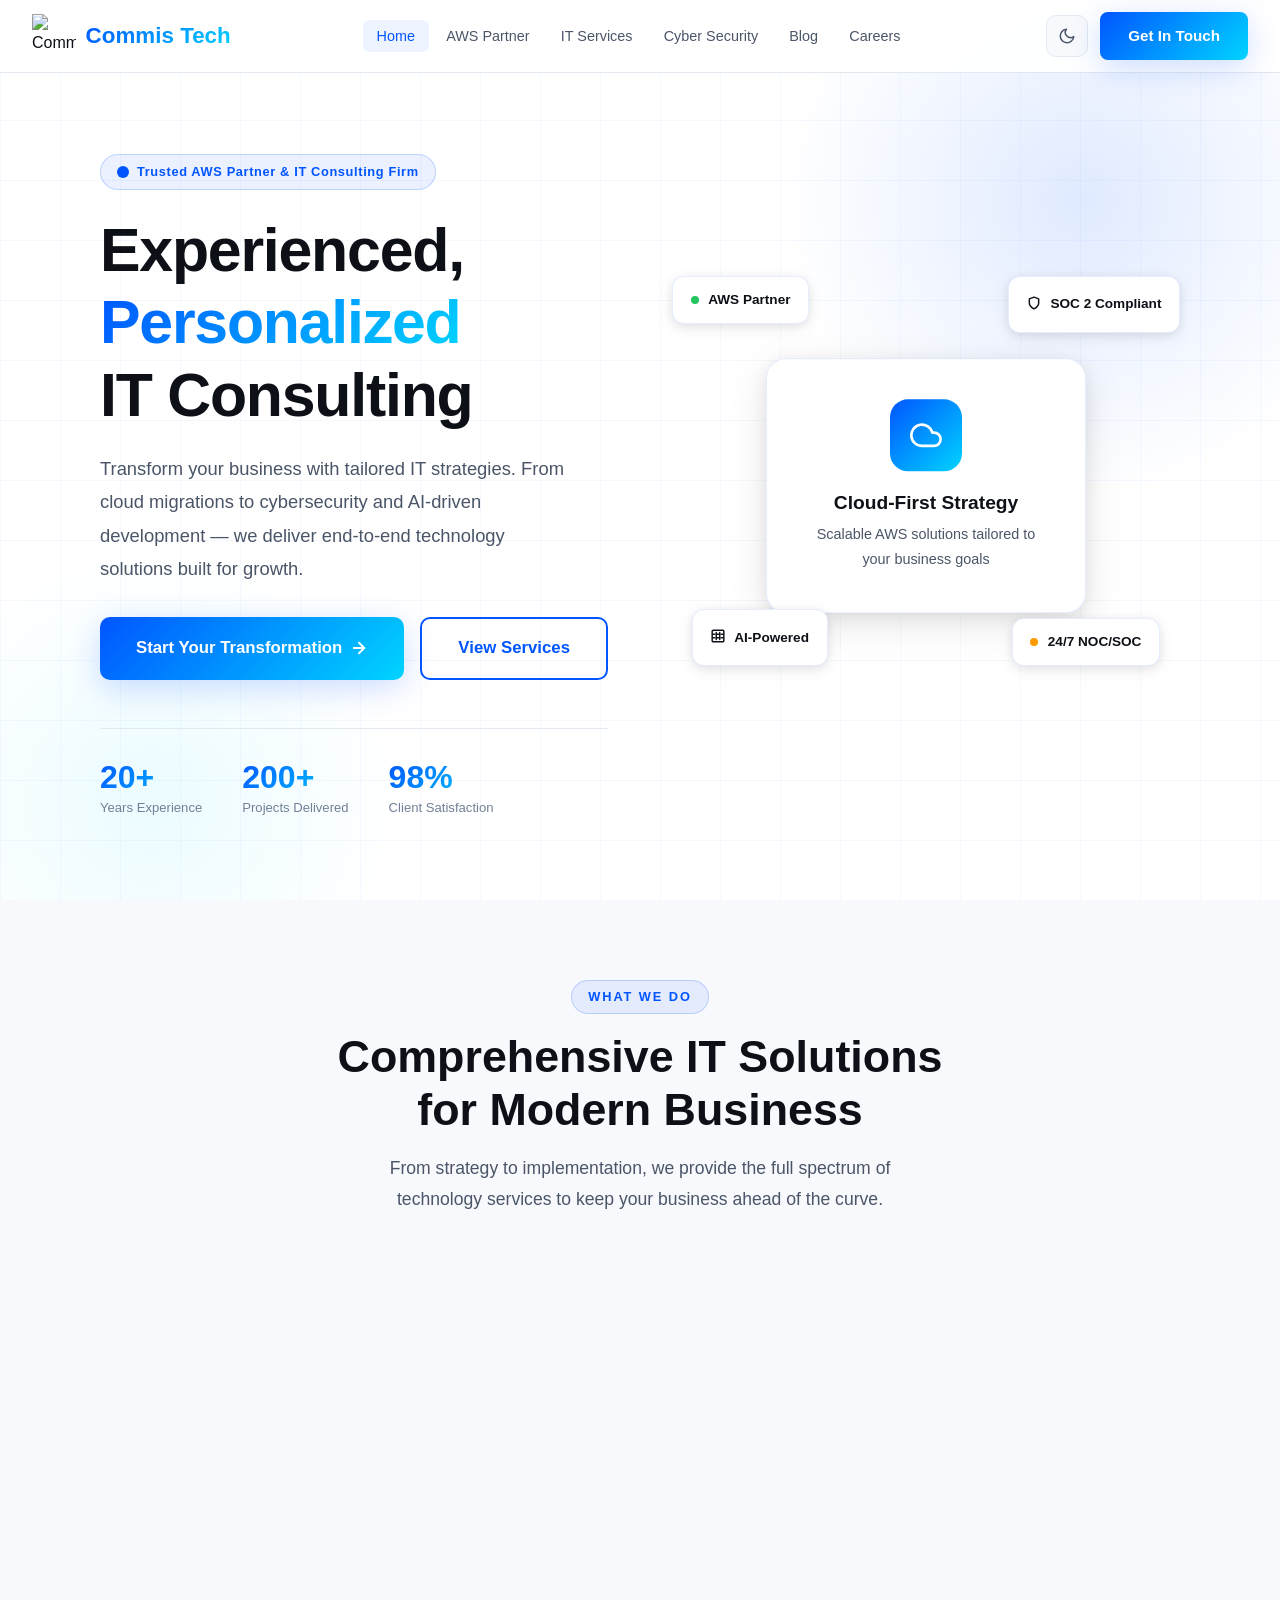
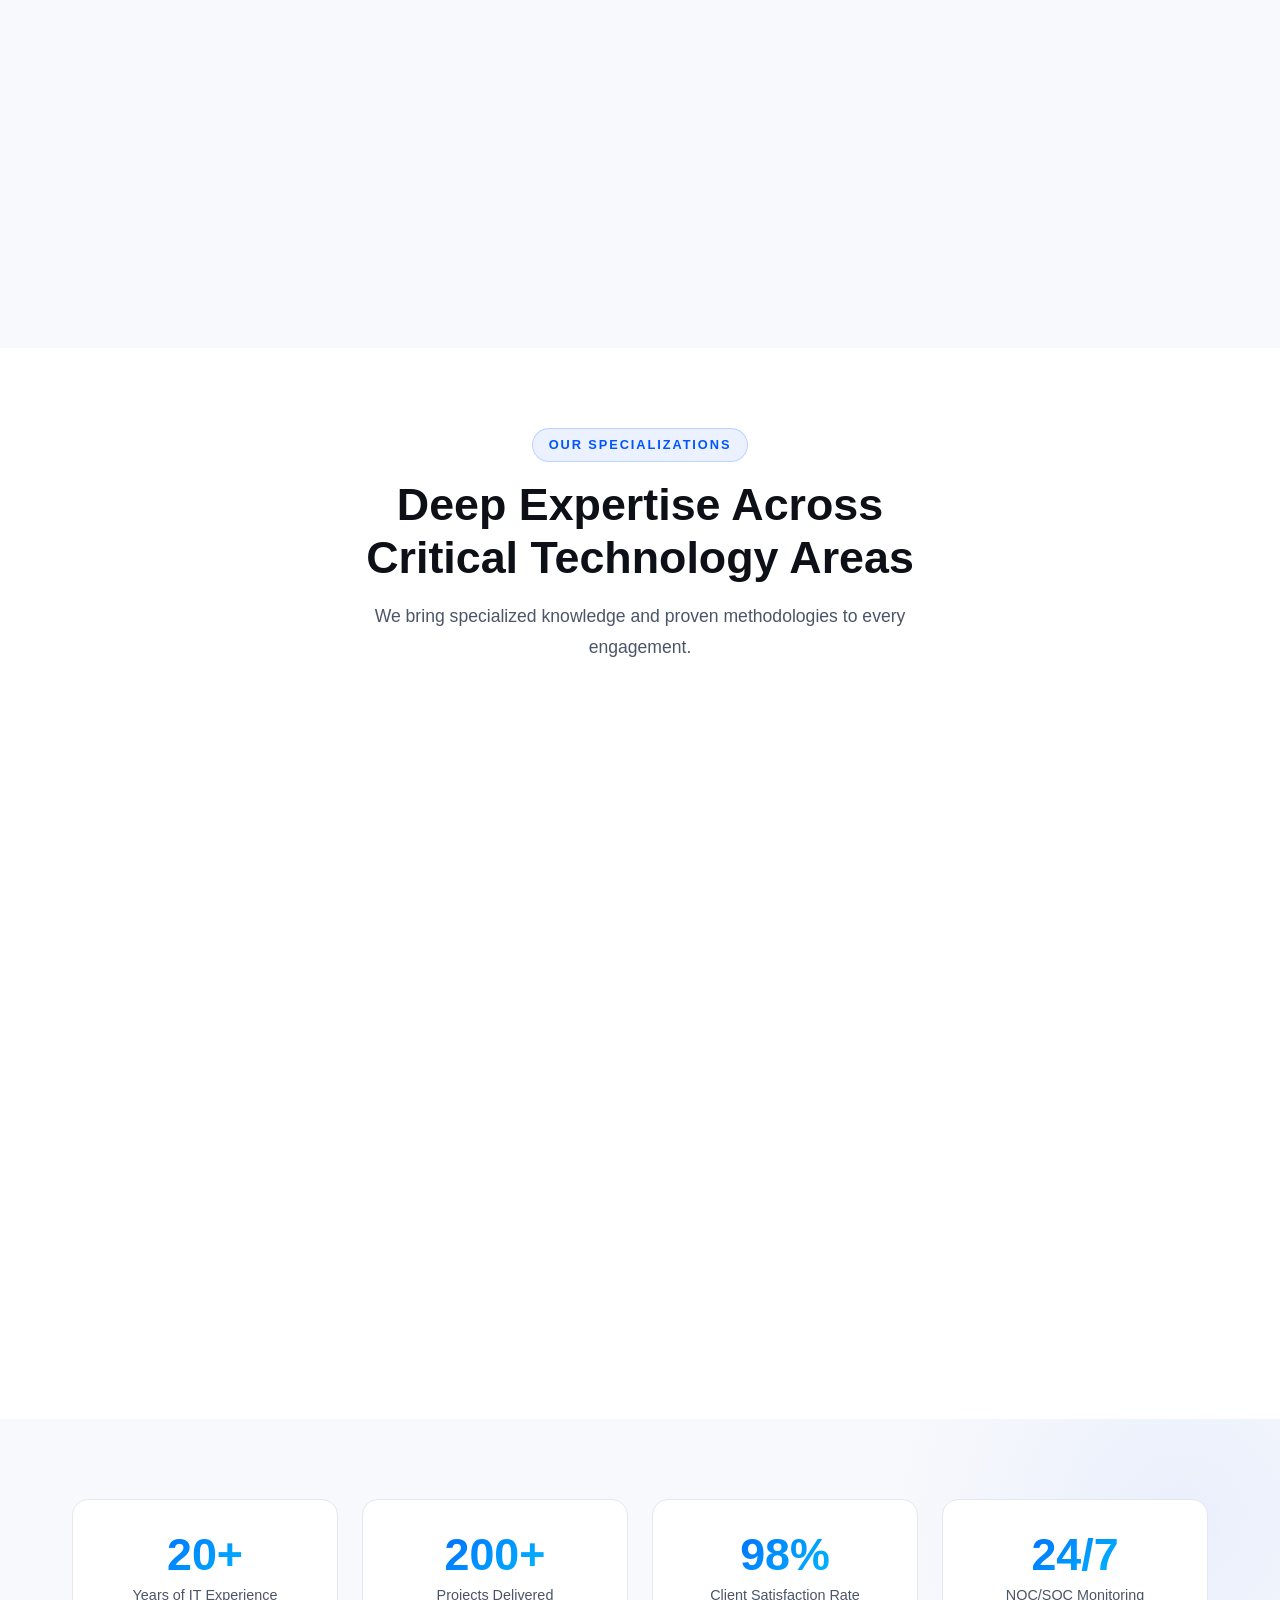
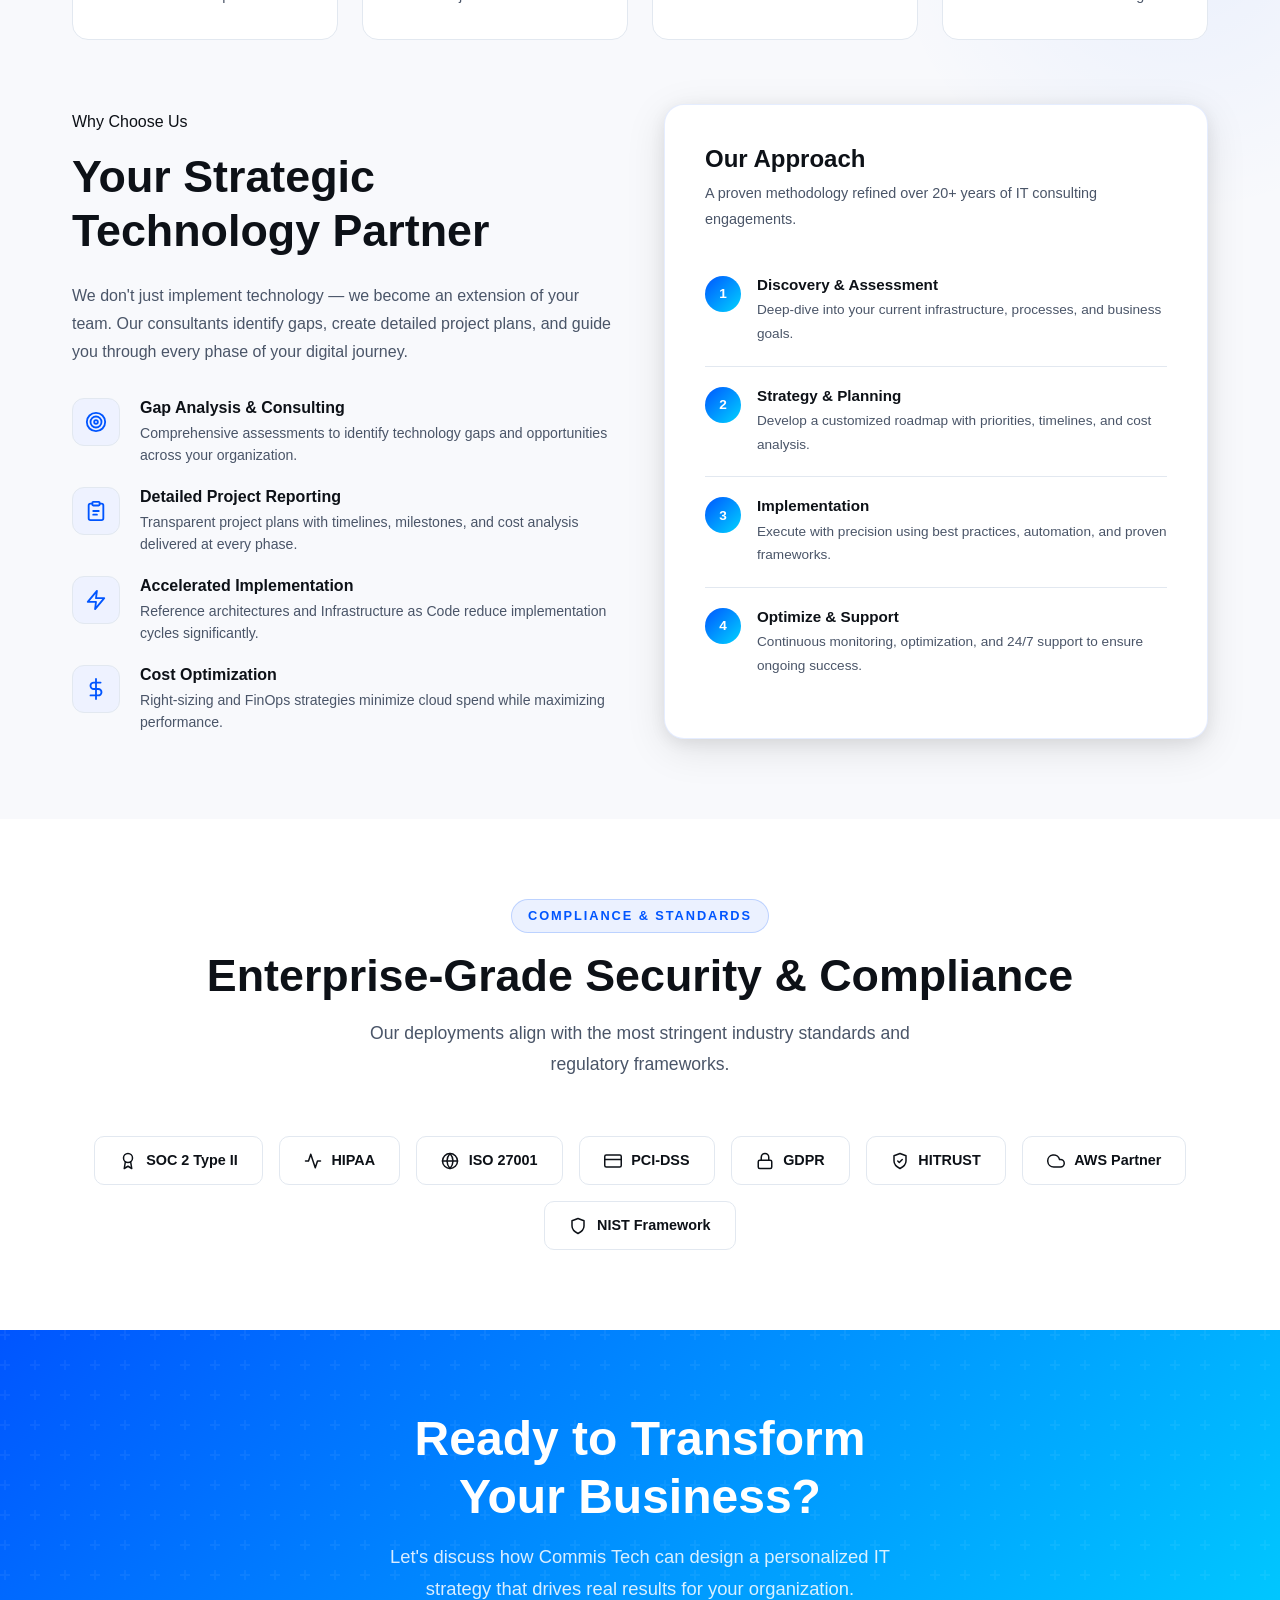
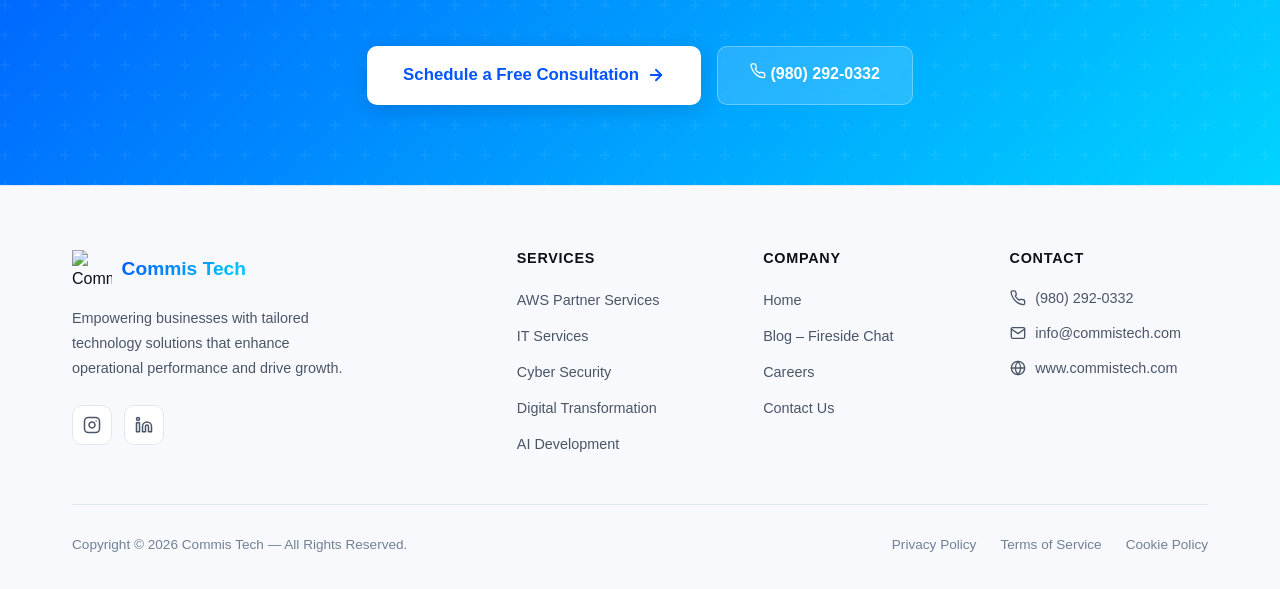
==== commit dcb7d68e: "Add files via upload" ====
--- a/commistech/index.html
+++ b/commistech/index.html
@@ -1,1811 +1,566 @@
 <!DOCTYPE html>
-<html lang="en">
+<html lang="en" data-theme="light">
 <head>
   <meta charset="UTF-8" />
   <meta name="viewport" content="width=device-width, initial-scale=1.0" />
-  <meta http-equiv="X-UA-Compatible" content="IE=edge" />
-
-  <!-- Security Headers -->
-  <meta http-equiv="Content-Security-Policy"
-    content="default-src 'self'; 
-             script-src 'self' 'nonce-CT2026x9z'; 
-             style-src 'self' 'unsafe-inline' https://fonts.googleapis.com; 
-             font-src 'self' https://fonts.gstatic.com; 
-             img-src 'self' data: https:; 
-             connect-src 'self'; 
-             frame-ancestors 'none';" />
-  <meta http-equiv="X-Frame-Options" content="DENY" />
-  <meta http-equiv="X-Content-Type-Options" content="nosniff" />
-  <meta http-equiv="Referrer-Policy" content="strict-origin-when-cross-origin" />
-  <meta http-equiv="Permissions-Policy" content="geolocation=(), microphone=(), camera=()" />
-
-  <title>Commis Tech | IT Consulting & Cybersecurity Services</title>
-  <meta name="description" content="Commis Tech — 15+ years of personalized IT consulting, AWS partner services, cybersecurity, and digital transformation. Based in Charlotte, NC." />
-  <meta name="robots" content="index, follow" />
-
-  <!-- Open Graph -->
-  <meta property="og:title" content="Commis Tech | IT Consulting & Cybersecurity" />
-  <meta property="og:description" content="Experienced, personalized IT consulting and cybersecurity services for businesses of all sizes." />
+  <!-- FIX M1: Content Security Policy — restricts allowed sources for scripts, styles, images, fonts, and forms -->
+  <meta http-equiv="Content-Security-Policy" content="default-src 'self'; script-src 'self' 'unsafe-inline'; style-src 'self' 'unsafe-inline' https://fonts.googleapis.com; font-src 'self' https://fonts.gstatic.com; img-src 'self' https://img1.wsimg.com https://images.unsplash.com data: blob:; connect-src 'self'; base-uri 'self'; form-action 'self';" />
+  <meta name="description" content="Commis Tech – Experienced, personalized IT consulting. Transform your business with tailored IT strategies, cloud solutions, cybersecurity, and AI-driven development." />
+  <meta name="keywords" content="IT consulting, AWS, cloud solutions, cybersecurity, digital transformation, managed IT services" />
+  <meta property="og:title" content="Commis Tech | Experienced IT Consulting" />
+  <meta property="og:description" content="Transform your business with tailored IT strategies today." />
   <meta property="og:type" content="website" />
-  <meta property="og:url" content="https://commistech.com" />
-
+  <meta property="og:url" content="https://www.commistech.com" />
+  <title>Commis Tech | Experienced IT Consulting</title>
+
+  <!-- Favicon -->
+  <link rel="icon" type="image/x-icon" href="assets/favicon.ico" />
+
+  <!-- Fonts & Icons -->
   <link rel="preconnect" href="https://fonts.googleapis.com" />
   <link rel="preconnect" href="https://fonts.gstatic.com" crossorigin />
-  <link href="https://fonts.googleapis.com/css2?family=Syne:wght@400;600;700;800&family=DM+Sans:ital,opsz,wght@0,9..40,300;0,9..40,400;0,9..40,500;0,9..40,600;1,9..40,300&display=swap" rel="stylesheet" />
+  <link href="https://fonts.googleapis.com/css2?family=Inter:wght@300;400;500;600;700;800;900&family=League+Spartan:wght@400;500;600;700;800;900&display=swap" rel="stylesheet" />
+
+  <!-- Stylesheet -->
+  <link rel="stylesheet" href="css/style.css" />
 
   <style>
-    /* ─── RESET & BASE ───────────────────────────────── */
-    *, *::before, *::after { box-sizing: border-box; margin: 0; padding: 0; }
-    html { scroll-behavior: smooth; font-size: 16px; }
-
-    :root {
-      --bg-0:       #040C1A;
-      --bg-1:       #071325;
-      --bg-2:       #0B1C38;
-      --bg-card:    #0D2040;
-      --accent:     #00C8FF;
-      --accent-dim: #007FA8;
-      --blue:       #1A6FFF;
-      --blue-dark:  #0A3A99;
-      --text-hi:    #EDF2FF;
-      --text-mid:   #8BA3C7;
-      --text-lo:    #4D6080;
-      --border:     rgba(0,200,255,0.12);
-      --border-hi:  rgba(0,200,255,0.35);
-      --glow:       0 0 40px rgba(0,200,255,0.15);
-      --glow-hi:    0 0 60px rgba(0,200,255,0.35);
-      --font-display: 'Syne', sans-serif;
-      --font-body:    'DM Sans', sans-serif;
-      --radius:     12px;
-      --radius-lg:  20px;
-      --transition: 0.3s cubic-bezier(0.4,0,0.2,1);
-    }
-
-    body {
-      background: var(--bg-0);
-      color: var(--text-hi);
-      font-family: var(--font-body);
-      line-height: 1.65;
-      overflow-x: hidden;
-    }
-
-    ::selection { background: rgba(0,200,255,0.25); color: #fff; }
-
-    /* ─── SCROLLBAR ──────────────────────────────────── */
-    ::-webkit-scrollbar { width: 6px; }
-    ::-webkit-scrollbar-track { background: var(--bg-0); }
-    ::-webkit-scrollbar-thumb { background: var(--accent-dim); border-radius: 3px; }
-
-    /* ─── NOISE TEXTURE OVERLAY ──────────────────────── */
-    body::before {
-      content: '';
-      position: fixed;
-      inset: 0;
-      background-image: url("data:image/svg+xml,%3Csvg viewBox='0 0 256 256' xmlns='http://www.w3.org/2000/svg'%3E%3Cfilter id='n'%3E%3CfeTurbulence type='fractalNoise' baseFrequency='0.9' numOctaves='4' stitchTiles='stitch'/%3E%3C/filter%3E%3Crect width='100%25' height='100%25' filter='url(%23n)' opacity='0.035'/%3E%3C/svg%3E");
-      background-size: 256px;
-      pointer-events: none;
-      z-index: 9999;
-      opacity: 0.5;
-    }
-
-    /* ─── TYPOGRAPHY ─────────────────────────────────── */
-    h1, h2, h3, h4, h5 {
-      font-family: var(--font-display);
-      line-height: 1.15;
-      letter-spacing: -0.02em;
-    }
-    h1 { font-size: clamp(2.4rem, 5.5vw, 4.5rem); font-weight: 800; }
-    h2 { font-size: clamp(1.8rem, 3.5vw, 3rem); font-weight: 700; }
-    h3 { font-size: clamp(1.2rem, 2vw, 1.5rem); font-weight: 600; }
-    p  { color: var(--text-mid); font-size: 1.05rem; }
-
-    a { color: inherit; text-decoration: none; }
-
-    /* ─── LAYOUT ─────────────────────────────────────── */
-    .container {
-      max-width: 1200px;
-      margin: 0 auto;
-      padding: 0 24px;
-    }
-    section { padding: 100px 0; }
-
-    /* ─── SECTION LABEL ──────────────────────────────── */
-    .section-label {
-      display: inline-flex;
-      align-items: center;
-      gap: 8px;
-      font-family: var(--font-display);
-      font-size: 0.75rem;
-      font-weight: 600;
-      letter-spacing: 0.15em;
-      text-transform: uppercase;
-      color: var(--accent);
-      margin-bottom: 16px;
-    }
-    .section-label::before {
-      content: '';
-      display: block;
-      width: 24px;
-      height: 2px;
-      background: var(--accent);
-      border-radius: 2px;
-    }
-
-    /* ─── BUTTONS ────────────────────────────────────── */
-    .btn {
-      display: inline-flex;
-      align-items: center;
-      gap: 8px;
-      padding: 14px 28px;
-      border-radius: 8px;
-      font-family: var(--font-display);
-      font-size: 0.9rem;
-      font-weight: 600;
-      letter-spacing: 0.02em;
-      cursor: pointer;
-      border: none;
-      transition: var(--transition);
-      text-decoration: none;
-    }
-    .btn-primary {
-      background: var(--accent);
-      color: var(--bg-0);
-    }
-    .btn-primary:hover {
-      background: #33D5FF;
-      transform: translateY(-2px);
-      box-shadow: 0 8px 30px rgba(0,200,255,0.35);
-    }
-    .btn-outline {
-      background: transparent;
-      color: var(--text-hi);
-      border: 1px solid var(--border-hi);
-    }
-    .btn-outline:hover {
-      background: rgba(0,200,255,0.08);
-      border-color: var(--accent);
-      transform: translateY(-2px);
-    }
-
-    /* ─── NAV ────────────────────────────────────────── */
-    nav {
-      position: fixed;
-      top: 0; left: 0; right: 0;
-      z-index: 1000;
-      padding: 0 24px;
-      transition: var(--transition);
-    }
-    nav.scrolled {
-      background: rgba(4,12,26,0.92);
-      backdrop-filter: blur(16px);
-      -webkit-backdrop-filter: blur(16px);
-      border-bottom: 1px solid var(--border);
-    }
-    .nav-inner {
-      max-width: 1200px;
-      margin: 0 auto;
-      display: flex;
-      align-items: center;
-      justify-content: space-between;
-      height: 72px;
-    }
-    .nav-logo {
-      font-family: var(--font-display);
-      font-size: 1.4rem;
-      font-weight: 800;
-      color: var(--text-hi);
-      letter-spacing: -0.03em;
-    }
-    .nav-logo span { color: var(--accent); }
-
-    .nav-links {
-      display: flex;
-      align-items: center;
-      gap: 36px;
-      list-style: none;
-    }
-    .nav-links a {
-      font-size: 0.9rem;
-      font-weight: 500;
-      color: var(--text-mid);
-      transition: color var(--transition);
-      position: relative;
-    }
-    .nav-links a::after {
-      content: '';
-      position: absolute;
-      bottom: -4px; left: 0;
-      width: 0; height: 2px;
-      background: var(--accent);
-      border-radius: 2px;
-      transition: width var(--transition);
-    }
-    .nav-links a:hover { color: var(--text-hi); }
-    .nav-links a:hover::after { width: 100%; }
-
-    .nav-cta { margin-left: 16px; }
-
-    .hamburger {
-      display: none;
-      flex-direction: column;
-      gap: 5px;
-      cursor: pointer;
-      padding: 4px;
-      background: none;
-      border: none;
-    }
-    .hamburger span {
-      display: block;
-      width: 24px;
-      height: 2px;
-      background: var(--text-hi);
-      border-radius: 2px;
-      transition: var(--transition);
-    }
-
-    .mobile-menu {
-      display: none;
-      position: fixed;
-      inset: 0;
-      background: rgba(4,12,26,0.97);
-      backdrop-filter: blur(20px);
-      z-index: 999;
-      flex-direction: column;
-      align-items: center;
-      justify-content: center;
-      gap: 32px;
-    }
-    .mobile-menu.open { display: flex; }
-    .mobile-menu a {
-      font-family: var(--font-display);
-      font-size: 2rem;
-      font-weight: 700;
-      color: var(--text-hi);
-      transition: color var(--transition);
-    }
-    .mobile-menu a:hover { color: var(--accent); }
-    .mobile-close {
-      position: absolute;
-      top: 24px; right: 24px;
-      background: none; border: none;
-      color: var(--text-hi);
-      font-size: 2rem;
-      cursor: pointer;
-      line-height: 1;
-    }
-
-    /* ─── HERO ───────────────────────────────────────── */
-    #hero {
-      min-height: 100vh;
-      display: flex;
-      align-items: center;
-      position: relative;
-      overflow: hidden;
-      padding: 120px 24px 80px;
-    }
-
-    /* Animated gradient orbs */
-    .orb {
-      position: absolute;
-      border-radius: 50%;
-      filter: blur(80px);
-      opacity: 0.2;
-      animation: drift 20s ease-in-out infinite;
-      pointer-events: none;
-    }
-    .orb-1 {
-      width: 600px; height: 600px;
-      background: radial-gradient(circle, #00C8FF, transparent);
-      top: -200px; left: -150px;
-      animation-delay: 0s;
-    }
-    .orb-2 {
-      width: 500px; height: 500px;
-      background: radial-gradient(circle, #1A6FFF, transparent);
-      bottom: -100px; right: -100px;
-      animation-delay: -7s;
-    }
-    .orb-3 {
-      width: 300px; height: 300px;
-      background: radial-gradient(circle, #00C8FF, transparent);
-      top: 50%; right: 20%;
-      animation-delay: -14s;
-    }
-
-    @keyframes drift {
-      0%, 100% { transform: translate(0, 0) scale(1); }
-      33%       { transform: translate(30px, -40px) scale(1.05); }
-      66%       { transform: translate(-20px, 30px) scale(0.95); }
-    }
-
-    /* Grid pattern */
-    #hero::before {
-      content: '';
-      position: absolute;
-      inset: 0;
-      background-image:
-        linear-gradient(rgba(0,200,255,0.04) 1px, transparent 1px),
-        linear-gradient(90deg, rgba(0,200,255,0.04) 1px, transparent 1px);
-      background-size: 60px 60px;
-      pointer-events: none;
-    }
-
-    .hero-content {
-      position: relative;
-      z-index: 1;
-      max-width: 1200px;
-      margin: 0 auto;
-      width: 100%;
-    }
-
-    .hero-badge {
-      display: inline-flex;
-      align-items: center;
-      gap: 8px;
-      background: rgba(0,200,255,0.1);
-      border: 1px solid var(--border-hi);
-      border-radius: 50px;
-      padding: 6px 16px 6px 10px;
-      font-size: 0.8rem;
-      font-weight: 500;
-      color: var(--accent);
-      margin-bottom: 28px;
-      animation: fadeUp 0.8s ease both;
-    }
-    .hero-badge::before {
-      content: '';
-      display: block;
-      width: 8px; height: 8px;
-      background: var(--accent);
-      border-radius: 50%;
-      animation: pulse 2s ease infinite;
-    }
-    @keyframes pulse {
-      0%, 100% { opacity: 1; transform: scale(1); }
-      50%       { opacity: 0.5; transform: scale(0.8); }
-    }
-
-    .hero-title {
-      max-width: 820px;
-      animation: fadeUp 0.8s ease 0.1s both;
-    }
-    .hero-title .line-accent { color: var(--accent); }
-    .hero-title .line-dim { color: var(--text-mid); }
-
-    .hero-subtitle {
-      max-width: 540px;
-      font-size: 1.15rem;
-      line-height: 1.7;
-      margin: 24px 0 40px;
-      animation: fadeUp 0.8s ease 0.2s both;
-    }
-
-    .hero-actions {
-      display: flex;
-      gap: 16px;
-      flex-wrap: wrap;
-      animation: fadeUp 0.8s ease 0.3s both;
-    }
-
-    .hero-stats {
-      display: flex;
-      gap: 48px;
-      margin-top: 72px;
-      padding-top: 40px;
-      border-top: 1px solid var(--border);
-      animation: fadeUp 0.8s ease 0.4s both;
-    }
-    .stat-item {}
-    .stat-number {
-      font-family: var(--font-display);
-      font-size: 2.5rem;
-      font-weight: 800;
-      color: var(--text-hi);
-      line-height: 1;
-    }
-    .stat-number span { color: var(--accent); }
-    .stat-label {
-      font-size: 0.85rem;
-      color: var(--text-lo);
-      margin-top: 4px;
-      text-transform: uppercase;
-      letter-spacing: 0.08em;
-    }
-
-    @keyframes fadeUp {
-      from { opacity: 0; transform: translateY(30px); }
-      to   { opacity: 1; transform: translateY(0); }
-    }
-
-    /* ─── MARQUEE ────────────────────────────────────── */
-    .marquee-section {
-      padding: 28px 0;
-      border-top: 1px solid var(--border);
-      border-bottom: 1px solid var(--border);
-      overflow: hidden;
-      background: var(--bg-1);
-    }
-    .marquee-track {
-      display: flex;
-      animation: marquee 30s linear infinite;
-      width: max-content;
-    }
-    .marquee-item {
-      display: flex;
-      align-items: center;
-      gap: 16px;
-      padding: 0 40px;
-      font-family: var(--font-display);
-      font-size: 0.8rem;
-      font-weight: 600;
-      letter-spacing: 0.12em;
-      text-transform: uppercase;
-      color: var(--text-lo);
-      white-space: nowrap;
-    }
-    .marquee-dot {
-      width: 6px; height: 6px;
-      background: var(--accent);
-      border-radius: 50%;
-      opacity: 0.5;
-    }
-    @keyframes marquee {
-      from { transform: translateX(0); }
-      to   { transform: translateX(-50%); }
-    }
-
-    /* ─── SERVICES ───────────────────────────────────── */
-    #services { background: var(--bg-1); }
-
-    .services-header {
-      max-width: 600px;
-      margin-bottom: 60px;
-    }
-
-    .services-grid {
-      display: grid;
-      grid-template-columns: repeat(3, 1fr);
-      gap: 24px;
-    }
-
-    .service-card {
-      background: var(--bg-card);
-      border: 1px solid var(--border);
-      border-radius: var(--radius-lg);
-      padding: 36px;
-      position: relative;
-      overflow: hidden;
-      transition: var(--transition);
-      cursor: default;
-    }
-    .service-card::before {
-      content: '';
-      position: absolute;
-      top: 0; left: 0; right: 0;
-      height: 2px;
-      background: linear-gradient(90deg, transparent, var(--accent), transparent);
-      opacity: 0;
-      transition: opacity var(--transition);
-    }
-    .service-card:hover {
-      border-color: var(--border-hi);
-      transform: translateY(-6px);
-      box-shadow: var(--glow);
-    }
-    .service-card:hover::before { opacity: 1; }
-
-    .service-icon {
-      width: 52px; height: 52px;
-      background: rgba(0,200,255,0.1);
-      border: 1px solid var(--border-hi);
-      border-radius: 14px;
-      display: flex;
-      align-items: center;
-      justify-content: center;
-      margin-bottom: 24px;
-      font-size: 1.4rem;
-    }
-
-    .service-card h3 {
-      margin-bottom: 12px;
-    }
-    .service-card p {
-      font-size: 0.95rem;
-      line-height: 1.7;
-    }
-
-    .service-list {
-      list-style: none;
-      margin-top: 20px;
-      display: flex;
-      flex-direction: column;
-      gap: 8px;
-    }
-    .service-list li {
-      font-size: 0.88rem;
-      color: var(--text-mid);
-      padding-left: 18px;
-      position: relative;
-    }
-    .service-list li::before {
-      content: '→';
-      position: absolute;
-      left: 0;
-      color: var(--accent);
-      font-size: 0.75rem;
-    }
-
-    .service-link {
-      display: inline-flex;
-      align-items: center;
-      gap: 6px;
-      margin-top: 24px;
-      font-size: 0.88rem;
-      font-weight: 600;
-      color: var(--accent);
-      font-family: var(--font-display);
-      transition: gap var(--transition);
-    }
-    .service-link:hover { gap: 12px; }
-
-    /* Featured service card */
-    .service-card.featured {
-      background: linear-gradient(135deg, #071A3E, #0B2555);
-      border-color: rgba(0,200,255,0.3);
-      grid-column: span 1;
-    }
-
-    /* ─── ABOUT ──────────────────────────────────────── */
-    #about {
-      background: var(--bg-0);
-    }
-    .about-grid {
-      display: grid;
-      grid-template-columns: 1fr 1fr;
-      gap: 80px;
-      align-items: center;
-    }
-    .about-visual {
-      position: relative;
-    }
-    .about-visual-inner {
-      background: linear-gradient(135deg, var(--bg-2), var(--bg-card));
-      border: 1px solid var(--border);
-      border-radius: var(--radius-lg);
-      padding: 48px;
-      position: relative;
-      overflow: hidden;
-    }
-    .about-visual-inner::before {
-      content: '';
-      position: absolute;
-      top: -80px; right: -80px;
-      width: 250px; height: 250px;
-      background: radial-gradient(circle, rgba(0,200,255,0.15), transparent);
-      border-radius: 50%;
-    }
-
-    .about-metric {
-      display: grid;
-      grid-template-columns: 1fr 1fr;
-      gap: 24px;
-    }
-    .metric-box {
-      background: rgba(0,200,255,0.06);
-      border: 1px solid var(--border);
-      border-radius: var(--radius);
-      padding: 24px;
-      text-align: center;
-    }
-    .metric-box .number {
-      font-family: var(--font-display);
-      font-size: 2.2rem;
-      font-weight: 800;
-      color: var(--accent);
-      line-height: 1;
-    }
-    .metric-box .label {
-      font-size: 0.8rem;
-      color: var(--text-lo);
-      margin-top: 6px;
-      text-transform: uppercase;
-      letter-spacing: 0.08em;
-    }
-
-    .about-content { }
-    .about-content h2 { margin-bottom: 20px; }
-    .about-content p { margin-bottom: 16px; }
-
-    .about-features {
-      display: flex;
-      flex-direction: column;
-      gap: 16px;
-      margin-top: 32px;
-    }
-    .feature-item {
-      display: flex;
-      gap: 16px;
-      align-items: flex-start;
-    }
-    .feature-icon {
-      width: 40px; height: 40px;
-      min-width: 40px;
-      background: rgba(0,200,255,0.1);
-      border-radius: 10px;
-      display: flex;
-      align-items: center;
-      justify-content: center;
-      font-size: 1.1rem;
-    }
-    .feature-text h4 {
-      font-family: var(--font-display);
-      font-size: 1rem;
-      font-weight: 600;
-      margin-bottom: 4px;
-    }
-    .feature-text p {
-      font-size: 0.9rem;
-      margin: 0;
-    }
-
-    /* ─── PROCESS ────────────────────────────────────── */
-    #process { background: var(--bg-1); }
-    .process-header {
-      max-width: 600px;
-      margin: 0 auto 64px;
-      text-align: center;
-    }
-    .process-header h2 { margin-bottom: 16px; }
-
-    .process-steps {
-      display: grid;
-      grid-template-columns: repeat(4, 1fr);
-      gap: 24px;
-      position: relative;
-    }
-    .process-steps::before {
-      content: '';
-      position: absolute;
-      top: 32px;
-      left: calc(12.5% + 16px);
-      right: calc(12.5% + 16px);
-      height: 1px;
-      background: linear-gradient(90deg, transparent, var(--accent-dim), transparent);
-      z-index: 0;
-    }
-
-    .step-card {
-      text-align: center;
-      position: relative;
-      z-index: 1;
-    }
-    .step-number {
-      width: 64px; height: 64px;
-      background: var(--bg-card);
-      border: 1px solid var(--border-hi);
-      border-radius: 50%;
-      display: flex;
-      align-items: center;
-      justify-content: center;
-      margin: 0 auto 24px;
-      font-family: var(--font-display);
-      font-size: 1.1rem;
-      font-weight: 700;
-      color: var(--accent);
-      transition: var(--transition);
-    }
-    .step-card:hover .step-number {
-      background: var(--accent);
-      color: var(--bg-0);
-      box-shadow: var(--glow-hi);
-    }
-    .step-card h3 { margin-bottom: 10px; }
-    .step-card p { font-size: 0.9rem; }
-
-    /* ─── INDUSTRIES ─────────────────────────────────── */
-    #industries { background: var(--bg-0); }
-    .industries-header { max-width: 600px; margin-bottom: 56px; }
-
-    .industries-grid {
-      display: grid;
-      grid-template-columns: repeat(4, 1fr);
-      gap: 16px;
-    }
-    .industry-chip {
-      background: var(--bg-card);
-      border: 1px solid var(--border);
-      border-radius: var(--radius);
-      padding: 20px;
-      text-align: center;
-      transition: var(--transition);
-      cursor: default;
-    }
-    .industry-chip:hover {
-      border-color: var(--border-hi);
-      background: rgba(0,200,255,0.06);
-      transform: translateY(-4px);
-    }
-    .industry-emoji { font-size: 1.8rem; display: block; margin-bottom: 10px; }
-    .industry-chip span:last-child {
-      font-size: 0.85rem;
-      font-weight: 500;
-      color: var(--text-mid);
-      font-family: var(--font-display);
-    }
-
-    /* ─── TESTIMONIALS ───────────────────────────────── */
-    #testimonials { background: var(--bg-1); }
-    .testimonials-header { max-width: 600px; margin-bottom: 56px; }
-
-    .testimonials-grid {
-      display: grid;
-      grid-template-columns: repeat(3, 1fr);
-      gap: 24px;
-    }
-
-    .testimonial-card {
-      background: var(--bg-card);
-      border: 1px solid var(--border);
-      border-radius: var(--radius-lg);
-      padding: 32px;
-      transition: var(--transition);
-    }
-    .testimonial-card:hover {
-      border-color: var(--border-hi);
-      transform: translateY(-4px);
-    }
-
-    .testimonial-stars {
-      display: flex;
-      gap: 4px;
-      margin-bottom: 16px;
-      color: var(--accent);
-      font-size: 1rem;
-    }
-
-    .testimonial-text {
-      font-size: 0.95rem;
-      line-height: 1.75;
-      font-style: italic;
-      color: var(--text-mid);
-      margin-bottom: 24px;
-    }
-
-    .testimonial-author {
-      display: flex;
-      align-items: center;
-      gap: 12px;
-    }
-    .author-avatar {
-      width: 44px; height: 44px;
-      border-radius: 50%;
-      background: linear-gradient(135deg, var(--accent-dim), var(--blue));
-      display: flex;
-      align-items: center;
-      justify-content: center;
-      font-family: var(--font-display);
-      font-weight: 700;
-      font-size: 1rem;
-      color: #fff;
-    }
-    .author-info .name {
-      font-family: var(--font-display);
-      font-size: 0.95rem;
-      font-weight: 600;
-      color: var(--text-hi);
-    }
-    .author-info .role {
-      font-size: 0.8rem;
-      color: var(--text-lo);
-    }
-
-    /* ─── CTA BANNER ─────────────────────────────────── */
-    #cta {
-      background: var(--bg-0);
-      padding: 80px 0;
-    }
-    .cta-box {
-      background: linear-gradient(135deg, #071A3E 0%, #041028 50%, #071A3E 100%);
-      border: 1px solid rgba(0,200,255,0.25);
-      border-radius: 24px;
-      padding: 72px;
-      text-align: center;
-      position: relative;
-      overflow: hidden;
-    }
-    .cta-box::before {
-      content: '';
-      position: absolute;
-      top: -100px; left: 50%;
-      transform: translateX(-50%);
-      width: 400px; height: 400px;
-      background: radial-gradient(circle, rgba(0,200,255,0.12), transparent);
-      border-radius: 50%;
-      pointer-events: none;
-    }
-    .cta-box h2 { margin-bottom: 16px; }
-    .cta-box p { max-width: 520px; margin: 0 auto 36px; font-size: 1.1rem; }
-    .cta-actions {
-      display: flex;
-      gap: 16px;
-      justify-content: center;
-      flex-wrap: wrap;
-    }
-
-    /* ─── CONTACT ────────────────────────────────────── */
-    #contact { background: var(--bg-1); }
-    .contact-grid {
-      display: grid;
-      grid-template-columns: 1fr 1.4fr;
-      gap: 64px;
-      align-items: start;
-    }
-
-    .contact-info h2 { margin-bottom: 16px; }
-    .contact-info p { margin-bottom: 32px; }
-
-    .contact-items {
-      display: flex;
-      flex-direction: column;
-      gap: 20px;
-    }
-    .contact-item {
-      display: flex;
-      gap: 16px;
-      align-items: center;
-    }
-    .contact-item-icon {
-      width: 44px; height: 44px;
-      background: rgba(0,200,255,0.1);
-      border: 1px solid var(--border);
-      border-radius: 12px;
-      display: flex;
-      align-items: center;
-      justify-content: center;
-      font-size: 1.2rem;
-      flex-shrink: 0;
-    }
-    .contact-item-text .label {
-      font-size: 0.78rem;
-      color: var(--text-lo);
-      text-transform: uppercase;
-      letter-spacing: 0.08em;
-    }
-    .contact-item-text .value {
-      color: var(--text-hi);
-      font-weight: 500;
-    }
-
-    /* ─── FORM ───────────────────────────────────────── */
-    .contact-form {
-      background: var(--bg-card);
-      border: 1px solid var(--border);
-      border-radius: var(--radius-lg);
-      padding: 40px;
-    }
-    .form-row {
-      display: grid;
-      grid-template-columns: 1fr 1fr;
-      gap: 16px;
-    }
-    .form-group {
-      display: flex;
-      flex-direction: column;
-      gap: 8px;
-      margin-bottom: 16px;
-    }
-    .form-group label {
-      font-size: 0.85rem;
-      font-weight: 500;
-      color: var(--text-mid);
-      font-family: var(--font-display);
-    }
-    .form-group input,
-    .form-group select,
-    .form-group textarea {
-      background: var(--bg-1);
-      border: 1px solid var(--border);
-      border-radius: 8px;
-      padding: 12px 16px;
-      color: var(--text-hi);
-      font-family: var(--font-body);
-      font-size: 0.95rem;
-      transition: border-color var(--transition), box-shadow var(--transition);
-      width: 100%;
-    }
-    .form-group input::placeholder,
-    .form-group textarea::placeholder {
-      color: var(--text-lo);
-    }
-    .form-group input:focus,
-    .form-group select:focus,
-    .form-group textarea:focus {
-      outline: none;
-      border-color: var(--accent);
-      box-shadow: 0 0 0 3px rgba(0,200,255,0.12);
-    }
-    .form-group textarea { resize: vertical; min-height: 120px; }
-    .form-group select option { background: var(--bg-1); }
-
-    .form-notice {
-      font-size: 0.8rem;
-      color: var(--text-lo);
-      margin-top: 12px;
-    }
-
-    /* ─── FOOTER ─────────────────────────────────────── */
-    footer {
-      background: var(--bg-0);
-      border-top: 1px solid var(--border);
-      padding: 64px 0 32px;
-    }
-
-    .footer-top {
-      display: grid;
-      grid-template-columns: 1.5fr 1fr 1fr 1fr;
-      gap: 48px;
-      padding-bottom: 48px;
-      border-bottom: 1px solid var(--border);
-      margin-bottom: 32px;
-    }
-
-    .footer-brand .logo {
-      font-family: var(--font-display);
-      font-size: 1.4rem;
-      font-weight: 800;
-      color: var(--text-hi);
-      letter-spacing: -0.03em;
-      margin-bottom: 12px;
-    }
-    .footer-brand .logo span { color: var(--accent); }
-    .footer-brand p {
-      font-size: 0.9rem;
-      line-height: 1.7;
-      margin-bottom: 20px;
-    }
-
-    .footer-social {
-      display: flex;
-      gap: 12px;
-    }
-    .social-btn {
-      width: 38px; height: 38px;
-      background: var(--bg-card);
-      border: 1px solid var(--border);
-      border-radius: 8px;
-      display: flex;
-      align-items: center;
-      justify-content: center;
-      font-size: 1rem;
-      transition: var(--transition);
-      color: var(--text-mid);
-    }
-    .social-btn:hover {
-      border-color: var(--border-hi);
-      background: rgba(0,200,255,0.1);
-      color: var(--accent);
-    }
-
-    .footer-col h4 {
-      font-family: var(--font-display);
-      font-size: 0.9rem;
-      font-weight: 700;
-      color: var(--text-hi);
-      margin-bottom: 20px;
-      letter-spacing: 0.04em;
-    }
-    .footer-col ul {
-      list-style: none;
-      display: flex;
-      flex-direction: column;
-      gap: 10px;
-    }
-    .footer-col ul a {
-      font-size: 0.88rem;
-      color: var(--text-lo);
-      transition: color var(--transition);
-    }
-    .footer-col ul a:hover { color: var(--accent); }
-
-    .footer-bottom {
-      display: flex;
-      align-items: center;
-      justify-content: space-between;
-      flex-wrap: wrap;
-      gap: 16px;
-    }
-    .footer-bottom p {
-      font-size: 0.82rem;
-      color: var(--text-lo);
-      margin: 0;
-    }
-    .footer-legal {
-      display: flex;
-      gap: 24px;
-    }
-    .footer-legal a {
-      font-size: 0.82rem;
-      color: var(--text-lo);
-      transition: color var(--transition);
-    }
-    .footer-legal a:hover { color: var(--accent); }
-
-    /* ─── BACK TO TOP ────────────────────────────────── */
-    .back-top {
-      position: fixed;
-      bottom: 32px;
-      right: 32px;
-      width: 46px; height: 46px;
-      background: var(--accent);
-      color: var(--bg-0);
-      border: none;
-      border-radius: 50%;
-      cursor: pointer;
-      font-size: 1.2rem;
-      display: flex;
-      align-items: center;
-      justify-content: center;
-      opacity: 0;
-      transform: translateY(20px);
-      transition: var(--transition);
-      z-index: 500;
-    }
-    .back-top.visible {
-      opacity: 1;
-      transform: translateY(0);
-    }
-    .back-top:hover { transform: translateY(-4px); box-shadow: var(--glow-hi); }
-
-    /* ─── SUCCESS MESSAGE ────────────────────────────── */
-    .form-success {
-      display: none;
-      text-align: center;
-      padding: 32px;
-    }
-    .form-success .check {
-      font-size: 3rem;
-      margin-bottom: 16px;
-    }
-    .form-success h3 { margin-bottom: 8px; }
-    .form-success p { font-size: 0.95rem; }
-
-    /* ─── REVEAL ANIMATIONS ──────────────────────────── */
-    .reveal {
-      opacity: 0;
-      transform: translateY(30px);
-      transition: opacity 0.7s ease, transform 0.7s ease;
-    }
-    .reveal.visible {
-      opacity: 1;
-      transform: translateY(0);
-    }
-
-    /* ─── RESPONSIVE ─────────────────────────────────── */
-    @media (max-width: 1024px) {
-      .services-grid { grid-template-columns: repeat(2, 1fr); }
-      .process-steps { grid-template-columns: repeat(2, 1fr); }
-      .process-steps::before { display: none; }
-      .industries-grid { grid-template-columns: repeat(3, 1fr); }
-      .testimonials-grid { grid-template-columns: repeat(2, 1fr); }
-      .footer-top { grid-template-columns: 1fr 1fr; }
-      .about-grid { gap: 48px; }
-    }
-    @media (max-width: 768px) {
-      section { padding: 72px 0; }
-      .nav-links, .nav-cta { display: none; }
-      .hamburger { display: flex; }
-      .services-grid { grid-template-columns: 1fr; }
-      .about-grid { grid-template-columns: 1fr; }
-      .contact-grid { grid-template-columns: 1fr; }
-      .form-row { grid-template-columns: 1fr; }
-      .hero-stats { gap: 28px; flex-wrap: wrap; }
-      .industries-grid { grid-template-columns: repeat(2, 1fr); }
-      .testimonials-grid { grid-template-columns: 1fr; }
-      .footer-top { grid-template-columns: 1fr; }
-      .footer-bottom { flex-direction: column; align-items: flex-start; }
-      .cta-box { padding: 40px 24px; }
-      .contact-grid { gap: 40px; }
-    }
-    @media (max-width: 480px) {
-      .hero-actions { flex-direction: column; }
-      .industries-grid { grid-template-columns: repeat(2, 1fr); }
-      .process-steps { grid-template-columns: 1fr; }
-    }
+    /* Prevent flash of wrong theme */
+    html[data-theme="dark"] { color-scheme: dark; }
+    html[data-theme="light"] { color-scheme: light; }
   </style>
+  <script>
+    // Set theme before render to prevent flash.
+    // FIX H1: validate value against allowlist before writing to the DOM attribute
+    (function() {
+      var VALID = ['light', 'dark'];
+      var saved = localStorage.getItem('commistech-theme');
+      var t = (saved && VALID.indexOf(saved) !== -1)
+        ? saved
+        : (window.matchMedia('(prefers-color-scheme: dark)').matches ? 'dark' : 'light');
+      document.documentElement.setAttribute('data-theme', t);
+    })();
+  </script>
 </head>
 <body>
 
-<!-- ─── NAVIGATION ─────────────────────────────────── -->
-<nav id="navbar">
-  <div class="nav-inner">
-    <a href="#hero" class="nav-logo" aria-label="Commis Tech Home">Commis<span>Tech</span></a>
-    <ul class="nav-links">
-      <li><a href="#services">Services</a></li>
-      <li><a href="#about">About</a></li>
-      <li><a href="#process">Process</a></li>
-      <li><a href="#industries">Industries</a></li>
-      <li><a href="#contact">Contact</a></li>
+  <!-- ─── NAVIGATION ─── -->
+  <nav id="navbar" role="navigation" aria-label="Main navigation">
+    <div class="nav-container">
+      <!-- Logo -->
+      <a href="index.html" class="nav-logo" aria-label="Commis Tech Home">
+        <img src="https://img1.wsimg.com/isteam/ip/6e60c07e-43c4-4ce5-ba35-aff97a6148a8/logo-01-cec97c2.jpg"
+             alt="Commis Tech Logo"
+             width="44" height="44"
+             loading="eager" />
+        <span class="nav-logo-text">Commis Tech</span>
+      </a>
+
+      <!-- Desktop Links -->
+      <ul class="nav-links" role="list">
+        <li><a href="index.html" class="active">Home</a></li>
+        <li><a href="pages/aws-services.html">AWS Partner</a></li>
+        <li><a href="pages/it-services.html">IT Services</a></li>
+        <li><a href="pages/cyber-security.html">Cyber Security</a></li>
+        <li><a href="pages/blog.html">Blog</a></li>
+        <li><a href="pages/careers.html">Careers</a></li>
+      </ul>
+
+      <!-- Actions -->
+      <div class="nav-actions">
+        <button class="theme-toggle" aria-label="Toggle theme" title="Toggle light/dark mode">
+          <svg class="icon-moon" width="18" height="18" viewBox="0 0 24 24" fill="none" stroke="currentColor" stroke-width="2" stroke-linecap="round" stroke-linejoin="round"><path d="M21 12.79A9 9 0 1 1 11.21 3 7 7 0 0 0 21 12.79z"/></svg>
+          <svg class="icon-sun" width="18" height="18" viewBox="0 0 24 24" fill="none" stroke="currentColor" stroke-width="2" stroke-linecap="round" stroke-linejoin="round"><circle cx="12" cy="12" r="5"/><line x1="12" y1="1" x2="12" y2="3"/><line x1="12" y1="21" x2="12" y2="23"/><line x1="4.22" y1="4.22" x2="5.64" y2="5.64"/><line x1="18.36" y1="18.36" x2="19.78" y2="19.78"/><line x1="1" y1="12" x2="3" y2="12"/><line x1="21" y1="12" x2="23" y2="12"/><line x1="4.22" y1="19.78" x2="5.64" y2="18.36"/><line x1="18.36" y1="5.64" x2="19.78" y2="4.22"/></svg>
+        </button>
+        <a href="pages/contact.html" class="btn btn-primary">Get In Touch</a>
+        <button class="menu-toggle" aria-label="Toggle mobile menu" aria-expanded="false">
+          <span></span><span></span><span></span>
+        </button>
+      </div>
+    </div>
+  </nav>
+
+  <!-- Mobile Menu -->
+  <div class="nav-mobile" role="dialog" aria-label="Mobile navigation">
+    <ul class="nav-mobile-links" role="list">
+      <li><a href="index.html">🏠 Home</a></li>
+      <li><a href="pages/aws-services.html">☁️ AWS Partner Services</a></li>
+      <li><a href="pages/it-services.html">💻 IT Services</a></li>
+      <li><a href="pages/cyber-security.html">🔐 Cyber Security</a></li>
+      <li><a href="pages/blog.html">📝 Blog – Fireside Chat</a></li>
+      <li><a href="pages/careers.html">💼 Careers</a></li>
+      <li><a href="pages/contact.html">📞 Contact Us</a></li>
     </ul>
-    <a href="#contact" class="btn btn-primary nav-cta" aria-label="Book a consultation">Book Consultation</a>
-    <button class="hamburger" id="menuBtn" aria-label="Open navigation menu" aria-expanded="false">
-      <span></span><span></span><span></span>
-    </button>
+    <a href="pages/contact.html" class="btn btn-primary" style="width:100%;justify-content:center;">Get In Touch</a>
   </div>
-</nav>
-
-<!-- ─── MOBILE MENU ────────────────────────────────── -->
-<div class="mobile-menu" id="mobileMenu" role="dialog" aria-modal="true" aria-label="Navigation menu">
-  <button class="mobile-close" id="menuClose" aria-label="Close navigation menu">✕</button>
-  <a href="#services" class="mobile-link">Services</a>
-  <a href="#about" class="mobile-link">About</a>
-  <a href="#process" class="mobile-link">Process</a>
-  <a href="#industries" class="mobile-link">Industries</a>
-  <a href="#contact" class="mobile-link">Contact</a>
-  <a href="#contact" class="btn btn-primary" style="margin-top:16px">Book Consultation</a>
-</div>
-
-<!-- ─── HERO ───────────────────────────────────────── -->
-<section id="hero" aria-label="Hero">
-  <div class="orb orb-1" aria-hidden="true"></div>
-  <div class="orb orb-2" aria-hidden="true"></div>
-  <div class="orb orb-3" aria-hidden="true"></div>
-  <div class="hero-content container">
-    <div class="hero-badge" aria-label="AWS Advanced Consulting Partner">AWS Advanced Consulting Partner</div>
-    <h1 class="hero-title">
-      <span class="line-dim">Intelligent IT Solutions</span><br />
-      <span class="line-accent">Built for Modern Business</span>
-    </h1>
-    <p class="hero-subtitle">
-      15+ years of personalized IT consulting, cybersecurity, cloud transformation, and AI-powered solutions — tailored to your business goals.
-    </p>
-    <div class="hero-actions">
-      <a href="#contact" class="btn btn-primary">Get a Free Consultation →</a>
-      <a href="#services" class="btn btn-outline">Explore Services</a>
+
+  <main>
+
+    <!-- ─── HERO ─── -->
+    <section id="hero" aria-label="Hero">
+      <div class="hero-bg" aria-hidden="true">
+        <div class="hero-grid"></div>
+        <div class="hero-glow-1"></div>
+        <div class="hero-glow-2"></div>
+      </div>
+
+      <div class="container">
+        <div class="hero-content">
+          <!-- Text -->
+          <div class="hero-text">
+            <div class="badge">
+              <svg width="12" height="12" viewBox="0 0 12 12" fill="currentColor"><circle cx="6" cy="6" r="6"/></svg>
+              Trusted AWS Partner &amp; IT Consulting Firm
+            </div>
+
+            <h1>
+              Experienced,<br/>
+              <span class="gradient-text">Personalized</span><br/>
+              IT Consulting
+            </h1>
+
+            <p>
+              Transform your business with tailored IT strategies. From cloud migrations to cybersecurity and AI-driven development — we deliver end-to-end technology solutions built for growth.
+            </p>
+
+            <div class="hero-actions">
+              <a href="pages/contact.html" class="btn btn-primary btn-lg">
+                Start Your Transformation
+                <svg width="18" height="18" viewBox="0 0 24 24" fill="none" stroke="currentColor" stroke-width="2.5" stroke-linecap="round" stroke-linejoin="round"><line x1="5" y1="12" x2="19" y2="12"/><polyline points="12 5 19 12 12 19"/></svg>
+              </a>
+              <a href="pages/it-services.html" class="btn btn-outline btn-lg">View Services</a>
+            </div>
+
+            <div class="hero-stats">
+              <div>
+                <div class="hero-stat-value">20+</div>
+                <div class="hero-stat-label">Years Experience</div>
+              </div>
+              <div>
+                <div class="hero-stat-value">200+</div>
+                <div class="hero-stat-label">Projects Delivered</div>
+              </div>
+              <div>
+                <div class="hero-stat-value">98%</div>
+                <div class="hero-stat-label">Client Satisfaction</div>
+              </div>
+            </div>
+          </div>
+
+          <!-- Visual -->
+          <div class="hero-visual" aria-hidden="true">
+            <div class="hero-card-stack">
+              <!-- Main Card -->
+              <div class="hero-main-card">
+                <div class="card-icon"><svg width="32" height="32" viewBox="0 0 24 24" fill="none" stroke="currentColor" stroke-width="2" stroke-linecap="round" stroke-linejoin="round"><path d="M18 10h-1.26A8 8 0 1 0 9 20h9a5 5 0 0 0 0-10z"/></svg></div>
+                <h3>Cloud-First Strategy</h3>
+                <p>Scalable AWS solutions tailored to your business goals</p>
+              </div>
+              <!-- Floating Badges -->
+              <div class="floating-badge">
+                <span class="badge-dot"></span>
+                <span>AWS Partner</span>
+              </div>
+              <div class="floating-badge">
+                <span class="badge-icon"><svg width="14" height="14" viewBox="0 0 24 24" fill="none" stroke="currentColor" stroke-width="2.5" stroke-linecap="round" stroke-linejoin="round"><path d="M12 22s8-4 8-10V5l-8-3-8 3v7c0 6 8 10 8 10z"/></svg></span>
+                <span>SOC 2 Compliant</span>
+              </div>
+              <div class="floating-badge">
+                <span class="badge-icon"><svg width="14" height="14" viewBox="0 0 24 24" fill="none" stroke="currentColor" stroke-width="2.5" stroke-linecap="round" stroke-linejoin="round"><rect x="9" y="9" width="6" height="6"/><path d="M15 9V6M9 9V6M15 18v-3M9 18v-3M6 15H3M6 9H3M21 15h-3M21 9h-3"/><rect x="2" y="2" width="20" height="20" rx="2"/></svg></span>
+                <span>AI-Powered</span>
+              </div>
+              <div class="floating-badge">
+                <span class="badge-dot" style="background:#FF9900;"></span>
+                <span>24/7 NOC/SOC</span>
+              </div>
+            </div>
+          </div>
+        </div>
+      </div>
+    </section>
+
+    <!-- ─── SERVICES OVERVIEW ─── -->
+    <section id="services" class="section-padding" aria-labelledby="services-title">
+      <div class="container">
+        <div class="section-header reveal">
+          <span class="eyebrow">What We Do</span>
+          <h2 id="services-title">Comprehensive IT Solutions<br/>for Modern Business</h2>
+          <p>From strategy to implementation, we provide the full spectrum of technology services to keep your business ahead of the curve.</p>
+        </div>
+
+        <div class="services-grid">
+          <div class="service-card">
+            <div class="service-icon"><svg width="24" height="24" viewBox="0 0 24 24" fill="none" stroke="currentColor" stroke-width="2" stroke-linecap="round" stroke-linejoin="round"><rect x="2" y="3" width="20" height="14" rx="2"/><line x1="8" y1="21" x2="16" y2="21"/><line x1="12" y1="17" x2="12" y2="21"/></svg></div>
+            <h3>Managed IT Services</h3>
+            <p>Proactive monitoring, maintenance, and 24/7 technical support to ensure seamless operations.</p>
+            <a href="pages/it-services.html" class="service-link">
+              Learn more
+              <svg width="14" height="14" viewBox="0 0 24 24" fill="none" stroke="currentColor" stroke-width="2.5" stroke-linecap="round" stroke-linejoin="round"><line x1="5" y1="12" x2="19" y2="12"/><polyline points="12 5 19 12 12 19"/></svg>
+            </a>
+          </div>
+          <div class="service-card">
+            <div class="service-icon"><svg width="24" height="24" viewBox="0 0 24 24" fill="none" stroke="currentColor" stroke-width="2" stroke-linecap="round" stroke-linejoin="round"><path d="M18 10h-1.26A8 8 0 1 0 9 20h9a5 5 0 0 0 0-10z"/></svg></div>
+            <h3>Cloud Solutions</h3>
+            <p>Scalable cloud migration, hosting, and storage management designed to boost organizational effectiveness.</p>
+            <a href="pages/aws-services.html" class="service-link">
+              Learn more
+              <svg width="14" height="14" viewBox="0 0 24 24" fill="none" stroke="currentColor" stroke-width="2.5" stroke-linecap="round" stroke-linejoin="round"><line x1="5" y1="12" x2="19" y2="12"/><polyline points="12 5 19 12 12 19"/></svg>
+            </a>
+          </div>
+          <div class="service-card">
+            <div class="service-icon"><svg width="24" height="24" viewBox="0 0 24 24" fill="none" stroke="currentColor" stroke-width="2" stroke-linecap="round" stroke-linejoin="round"><path d="M12 22s8-4 8-10V5l-8-3-8 3v7c0 6 8 10 8 10z"/></svg></div>
+            <h3>Cybersecurity</h3>
+            <p>Advanced security measures, threat detection, and data protection to safeguard your business 24/7.</p>
+            <a href="pages/cyber-security.html" class="service-link">
+              Learn more
+              <svg width="14" height="14" viewBox="0 0 24 24" fill="none" stroke="currentColor" stroke-width="2.5" stroke-linecap="round" stroke-linejoin="round"><line x1="5" y1="12" x2="19" y2="12"/><polyline points="12 5 19 12 12 19"/></svg>
+            </a>
+          </div>
+          <div class="service-card">
+            <div class="service-icon"><svg width="24" height="24" viewBox="0 0 24 24" fill="none" stroke="currentColor" stroke-width="2" stroke-linecap="round" stroke-linejoin="round"><rect x="2" y="2" width="20" height="8" rx="2"/><rect x="2" y="14" width="20" height="8" rx="2"/><line x1="6" y1="6" x2="6.01" y2="6"/><line x1="6" y1="18" x2="6.01" y2="18"/></svg></div>
+            <h3>Infrastructure Management</h3>
+            <p>End-to-end oversight of networks, servers, and hardware systems for peak performance optimization.</p>
+            <a href="pages/it-services.html" class="service-link">
+              Learn more
+              <svg width="14" height="14" viewBox="0 0 24 24" fill="none" stroke="currentColor" stroke-width="2.5" stroke-linecap="round" stroke-linejoin="round"><line x1="5" y1="12" x2="19" y2="12"/><polyline points="12 5 19 12 12 19"/></svg>
+            </a>
+          </div>
+          <div class="service-card">
+            <div class="service-icon"><svg width="24" height="24" viewBox="0 0 24 24" fill="none" stroke="currentColor" stroke-width="2" stroke-linecap="round" stroke-linejoin="round"><rect x="9" y="9" width="6" height="6"/><path d="M15 9V6M9 9V6M15 18v-3M9 18v-3M6 15H3M6 9H3M21 15h-3M21 9h-3"/><rect x="2" y="2" width="20" height="20" rx="2"/></svg></div>
+            <h3>AI-Based Development</h3>
+            <p>Machine learning, NLP, computer vision, RPA, and generative AI solutions built for your workflows.</p>
+            <a href="pages/it-services.html" class="service-link">
+              Learn more
+              <svg width="14" height="14" viewBox="0 0 24 24" fill="none" stroke="currentColor" stroke-width="2.5" stroke-linecap="round" stroke-linejoin="round"><line x1="5" y1="12" x2="19" y2="12"/><polyline points="12 5 19 12 12 19"/></svg>
+            </a>
+          </div>
+          <div class="service-card">
+            <div class="service-icon"><svg width="24" height="24" viewBox="0 0 24 24" fill="none" stroke="currentColor" stroke-width="2" stroke-linecap="round" stroke-linejoin="round"><polyline points="23 4 23 10 17 10"/><polyline points="1 20 1 14 7 14"/><path d="M3.51 9a9 9 0 0 1 14.85-3.36L23 10M1 14l4.64 4.36A9 9 0 0 0 20.49 15"/></svg></div>
+            <h3>Digital Transformation</h3>
+            <p>Modernize legacy systems, automate processes, and leverage advanced analytics to stay competitive.</p>
+            <a href="pages/it-services.html" class="service-link">
+              Learn more
+              <svg width="14" height="14" viewBox="0 0 24 24" fill="none" stroke="currentColor" stroke-width="2.5" stroke-linecap="round" stroke-linejoin="round"><line x1="5" y1="12" x2="19" y2="12"/><polyline points="12 5 19 12 12 19"/></svg>
+            </a>
+          </div>
+        </div>
+      </div>
+    </section>
+
+    <!-- ─── FEATURED SERVICE PAGES ─── -->
+    <section id="featured-services" class="section-padding" aria-labelledby="featured-title">
+      <div class="container">
+        <div class="section-header reveal">
+          <span class="eyebrow">Our Specializations</span>
+          <h2 id="featured-title">Deep Expertise Across<br/>Critical Technology Areas</h2>
+          <p>We bring specialized knowledge and proven methodologies to every engagement.</p>
+        </div>
+
+        <div class="featured-grid">
+          <!-- AWS -->
+          <div class="featured-card">
+            <div class="featured-card-header">
+              <div class="featured-card-icon icon-aws"><svg width="28" height="28" viewBox="0 0 24 24" fill="none" stroke="currentColor" stroke-width="2" stroke-linecap="round" stroke-linejoin="round"><path d="M18 10h-1.26A8 8 0 1 0 9 20h9a5 5 0 0 0 0-10z"/></svg></div>
+              <h3>AWS Partner Services</h3>
+            </div>
+            <div class="featured-card-content">
+              <p>Leverage 20+ years of cloud expertise. We design, build, and operate secure, scalable AWS environments aligned with best practices and compliance standards.</p>
+              <ul class="feature-list">
+                <li>AWS Cloud Strategy &amp; Architecture</li>
+                <li>Migration &amp; Modernization</li>
+                <li>SaaS on AWS Design &amp; Build</li>
+                <li>AWS Cost Optimization &amp; FinOps</li>
+                <li>Managed AWS Operations</li>
+              </ul>
+              <a href="pages/aws-services.html" class="btn btn-outline">Explore AWS Services</a>
+            </div>
+          </div>
+
+          <!-- IT Services -->
+          <div class="featured-card">
+            <div class="featured-card-header">
+              <div class="featured-card-icon icon-it"><svg width="28" height="28" viewBox="0 0 24 24" fill="none" stroke="currentColor" stroke-width="2" stroke-linecap="round" stroke-linejoin="round"><rect x="2" y="3" width="20" height="14" rx="2"/><line x1="8" y1="21" x2="16" y2="21"/><line x1="12" y1="17" x2="12" y2="21"/></svg></div>
+              <h3>IT Services</h3>
+            </div>
+            <div class="featured-card-content">
+              <p>Comprehensive IT services spanning managed support, cloud infrastructure, software development, and AI-driven automation tailored to your needs.</p>
+              <ul class="feature-list">
+                <li>Managed IT &amp; 24/7 Support</li>
+                <li>Cloud Migration (AWS, Azure, GCP)</li>
+                <li>Custom Software Development</li>
+                <li>Database &amp; Warehouse Technology</li>
+                <li>End-to-End System Integration</li>
+              </ul>
+              <a href="pages/it-services.html" class="btn btn-outline">Explore IT Services</a>
+            </div>
+          </div>
+
+          <!-- Cyber Security -->
+          <div class="featured-card">
+            <div class="featured-card-header">
+              <div class="featured-card-icon icon-cyber"><svg width="28" height="28" viewBox="0 0 24 24" fill="none" stroke="currentColor" stroke-width="2" stroke-linecap="round" stroke-linejoin="round"><path d="M12 22s8-4 8-10V5l-8-3-8 3v7c0 6 8 10 8 10z"/></svg></div>
+              <h3>Cyber Security Services</h3>
+            </div>
+            <div class="featured-card-content">
+              <p>Protect your business with enterprise-grade security. From assessments to real-time monitoring, we safeguard your data and ensure compliance.</p>
+              <ul class="feature-list">
+                <li>Security Assessments &amp; Pen Testing</li>
+                <li>24/7 NOC/SOC Monitoring</li>
+                <li>Zero-Trust IAM Implementation</li>
+                <li>SOC 2, HIPAA, ISO 27001 Compliance</li>
+                <li>Incident Response &amp; Recovery</li>
+              </ul>
+              <a href="pages/cyber-security.html" class="btn btn-outline">Explore Cyber Security</a>
+            </div>
+          </div>
+        </div>
+      </div>
+    </section>
+
+    <!-- ─── STATS / WHY US ─── -->
+    <section id="why-us" class="section-padding" aria-labelledby="why-title">
+      <div class="container">
+        <!-- Stats -->
+        <div class="stats-grid">
+          <div class="stat-card reveal">
+            <div class="stat-number" data-target="20" data-suffix="+">20+</div>
+            <div class="stat-label">Years of IT Experience</div>
+          </div>
+          <div class="stat-card reveal reveal-delay-1">
+            <div class="stat-number" data-target="200" data-suffix="+">200+</div>
+            <div class="stat-label">Projects Delivered</div>
+          </div>
+          <div class="stat-card reveal reveal-delay-2">
+            <div class="stat-number" data-target="98" data-suffix="%">98%</div>
+            <div class="stat-label">Client Satisfaction Rate</div>
+          </div>
+          <div class="stat-card reveal reveal-delay-3">
+            <div class="stat-number" data-target="24" data-suffix="/7">24/7</div>
+            <div class="stat-label">NOC/SOC Monitoring</div>
+          </div>
+        </div>
+
+        <!-- Why Us Content -->
+        <div class="why-us-grid">
+          <div class="reveal">
+            <span class="eyebrow">Why Choose Us</span>
+            <h2 id="why-title" style="margin-top:1rem; margin-bottom:1.5rem;">
+              Your Strategic<br/>Technology Partner
+            </h2>
+            <p style="margin-bottom:2rem;">
+              We don't just implement technology — we become an extension of your team. Our consultants identify gaps, create detailed project plans, and guide you through every phase of your digital journey.
+            </p>
+
+            <div class="why-us-features">
+              <div class="why-feature">
+                <div class="why-feature-icon"><svg width="22" height="22" viewBox="0 0 24 24" fill="none" stroke="currentColor" stroke-width="2" stroke-linecap="round" stroke-linejoin="round"><circle cx="12" cy="12" r="10"/><circle cx="12" cy="12" r="6"/><circle cx="12" cy="12" r="2"/></svg></div>
+                <div class="why-feature-text">
+                  <h4>Gap Analysis &amp; Consulting</h4>
+                  <p>Comprehensive assessments to identify technology gaps and opportunities across your organization.</p>
+                </div>
+              </div>
+              <div class="why-feature">
+                <div class="why-feature-icon"><svg width="22" height="22" viewBox="0 0 24 24" fill="none" stroke="currentColor" stroke-width="2" stroke-linecap="round" stroke-linejoin="round"><path d="M16 4h2a2 2 0 0 1 2 2v14a2 2 0 0 1-2 2H6a2 2 0 0 1-2-2V6a2 2 0 0 1 2-2h2"/><rect x="8" y="2" width="8" height="4" rx="1"/><line x1="9" y1="12" x2="15" y2="12"/><line x1="9" y1="16" x2="13" y2="16"/></svg></div>
+                <div class="why-feature-text">
+                  <h4>Detailed Project Reporting</h4>
+                  <p>Transparent project plans with timelines, milestones, and cost analysis delivered at every phase.</p>
+                </div>
+              </div>
+              <div class="why-feature">
+                <div class="why-feature-icon"><svg width="22" height="22" viewBox="0 0 24 24" fill="none" stroke="currentColor" stroke-width="2" stroke-linecap="round" stroke-linejoin="round"><polygon points="13 2 3 14 12 14 11 22 21 10 12 10 13 2"/></svg></div>
+                <div class="why-feature-text">
+                  <h4>Accelerated Implementation</h4>
+                  <p>Reference architectures and Infrastructure as Code reduce implementation cycles significantly.</p>
+                </div>
+              </div>
+              <div class="why-feature">
+                <div class="why-feature-icon"><svg width="22" height="22" viewBox="0 0 24 24" fill="none" stroke="currentColor" stroke-width="2" stroke-linecap="round" stroke-linejoin="round"><line x1="12" y1="1" x2="12" y2="23"/><path d="M17 5H9.5a3.5 3.5 0 0 0 0 7h5a3.5 3.5 0 0 1 0 7H6"/></svg></div>
+                <div class="why-feature-text">
+                  <h4>Cost Optimization</h4>
+                  <p>Right-sizing and FinOps strategies minimize cloud spend while maximizing performance.</p>
+                </div>
+              </div>
+            </div>
+          </div>
+
+          <!-- Our Approach Card -->
+          <div class="approach-card reveal reveal-delay-2">
+            <h3 style="margin-bottom:0.5rem;">Our Approach</h3>
+            <p style="font-size:0.9rem; margin-bottom:1.5rem;">A proven methodology refined over 20+ years of IT consulting engagements.</p>
+
+            <div class="approach-step">
+              <div class="step-number">1</div>
+              <div class="step-text">
+                <h4>Discovery &amp; Assessment</h4>
+                <p>Deep-dive into your current infrastructure, processes, and business goals.</p>
+              </div>
+            </div>
+            <div class="approach-step">
+              <div class="step-number">2</div>
+              <div class="step-text">
+                <h4>Strategy &amp; Planning</h4>
+                <p>Develop a customized roadmap with priorities, timelines, and cost analysis.</p>
+              </div>
+            </div>
+            <div class="approach-step">
+              <div class="step-number">3</div>
+              <div class="step-text">
+                <h4>Implementation</h4>
+                <p>Execute with precision using best practices, automation, and proven frameworks.</p>
+              </div>
+            </div>
+            <div class="approach-step">
+              <div class="step-number">4</div>
+              <div class="step-text">
+                <h4>Optimize &amp; Support</h4>
+                <p>Continuous monitoring, optimization, and 24/7 support to ensure ongoing success.</p>
+              </div>
+            </div>
+          </div>
+        </div>
+      </div>
+    </section>
+
+    <!-- ─── COMPLIANCE ─── -->
+    <section id="compliance" class="section-padding" aria-labelledby="compliance-title">
+      <div class="container">
+        <div class="section-header reveal">
+          <span class="eyebrow">Compliance &amp; Standards</span>
+          <h2 id="compliance-title">Enterprise-Grade Security &amp; Compliance</h2>
+          <p>Our deployments align with the most stringent industry standards and regulatory frameworks.</p>
+        </div>
+
+        <div class="compliance-grid reveal">
+          <div class="compliance-badge">
+            <span class="badge-icon"><svg width="18" height="18" viewBox="0 0 24 24" fill="none" stroke="currentColor" stroke-width="2" stroke-linecap="round" stroke-linejoin="round"><circle cx="12" cy="8" r="6"/><path d="M15.477 12.89L17 22l-5-3-5 3 1.523-9.11"/></svg></span>
+            <span>SOC 2 Type II</span>
+          </div>
+          <div class="compliance-badge">
+            <span class="badge-icon"><svg width="18" height="18" viewBox="0 0 24 24" fill="none" stroke="currentColor" stroke-width="2" stroke-linecap="round" stroke-linejoin="round"><path d="M22 12h-4l-3 9L9 3l-3 9H2"/></svg></span>
+            <span>HIPAA</span>
+          </div>
+          <div class="compliance-badge">
+            <span class="badge-icon"><svg width="18" height="18" viewBox="0 0 24 24" fill="none" stroke="currentColor" stroke-width="2" stroke-linecap="round" stroke-linejoin="round"><circle cx="12" cy="12" r="10"/><line x1="2" y1="12" x2="22" y2="12"/><path d="M12 2a15.3 15.3 0 0 1 4 10 15.3 15.3 0 0 1-4 10 15.3 15.3 0 0 1-4-10 15.3 15.3 0 0 1 4-10z"/></svg></span>
+            <span>ISO 27001</span>
+          </div>
+          <div class="compliance-badge">
+            <span class="badge-icon"><svg width="18" height="18" viewBox="0 0 24 24" fill="none" stroke="currentColor" stroke-width="2" stroke-linecap="round" stroke-linejoin="round"><rect x="1" y="4" width="22" height="16" rx="2"/><line x1="1" y1="10" x2="23" y2="10"/></svg></span>
+            <span>PCI-DSS</span>
+          </div>
+          <div class="compliance-badge">
+            <span class="badge-icon"><svg width="18" height="18" viewBox="0 0 24 24" fill="none" stroke="currentColor" stroke-width="2" stroke-linecap="round" stroke-linejoin="round"><rect x="3" y="11" width="18" height="11" rx="2"/><path d="M7 11V7a5 5 0 0 1 10 0v4"/></svg></span>
+            <span>GDPR</span>
+          </div>
+          <div class="compliance-badge">
+            <span class="badge-icon"><svg width="18" height="18" viewBox="0 0 24 24" fill="none" stroke="currentColor" stroke-width="2" stroke-linecap="round" stroke-linejoin="round"><path d="M12 22s8-4 8-10V5l-8-3-8 3v7c0 6 8 10 8 10z"/><polyline points="9 12 11 14 15 10"/></svg></span>
+            <span>HITRUST</span>
+          </div>
+          <div class="compliance-badge">
+            <span class="badge-icon"><svg width="18" height="18" viewBox="0 0 24 24" fill="none" stroke="currentColor" stroke-width="2" stroke-linecap="round" stroke-linejoin="round"><path d="M18 10h-1.26A8 8 0 1 0 9 20h9a5 5 0 0 0 0-10z"/></svg></span>
+            <span>AWS Partner</span>
+          </div>
+          <div class="compliance-badge">
+            <span class="badge-icon"><svg width="18" height="18" viewBox="0 0 24 24" fill="none" stroke="currentColor" stroke-width="2" stroke-linecap="round" stroke-linejoin="round"><path d="M12 22s8-4 8-10V5l-8-3-8 3v7c0 6 8 10 8 10z"/></svg></span>
+            <span>NIST Framework</span>
+          </div>
+        </div>
+      </div>
+    </section>
+
+    <!-- ─── CTA ─── -->
+    <section id="cta" aria-label="Call to action">
+      <div class="container">
+        <div class="cta-content">
+          <h2>Ready to Transform<br/>Your Business?</h2>
+          <p>Let's discuss how Commis Tech can design a personalized IT strategy that drives real results for your organization.</p>
+          <div class="cta-actions">
+            <a href="pages/contact.html" class="btn btn-white btn-lg">
+              Schedule a Free Consultation
+              <svg width="18" height="18" viewBox="0 0 24 24" fill="none" stroke="currentColor" stroke-width="2.5" stroke-linecap="round" stroke-linejoin="round"><line x1="5" y1="12" x2="19" y2="12"/><polyline points="12 5 19 12 12 19"/></svg>
+            </a>
+            <a href="tel:9802920332" class="btn-glass btn-lg">
+              <svg width="16" height="16" viewBox="0 0 24 24" fill="none" stroke="currentColor" stroke-width="2" stroke-linecap="round" stroke-linejoin="round"><path d="M22 16.92v3a2 2 0 0 1-2.18 2 19.79 19.79 0 0 1-8.63-3.07A19.5 19.5 0 0 1 4.69 12a19.79 19.79 0 0 1-3.07-8.67A2 2 0 0 1 3.6 1.27h3a2 2 0 0 1 2 1.72c.127.96.361 1.903.7 2.81a2 2 0 0 1-.45 2.11L7.91 8.96a16 16 0 0 0 6.29 6.29l.96-.86a2 2 0 0 1 2.11-.45c.907.339 1.85.573 2.81.7a2 2 0 0 1 1.72 2.03z"/></svg>
+              (980) 292-0332
+            </a>
+          </div>
+        </div>
+      </div>
+    </section>
+
+  </main>
+
+  <!-- ─── FOOTER ─── -->
+  <footer id="footer" role="contentinfo">
+    <div class="container">
+      <div class="footer-grid">
+        <!-- Brand -->
+        <div class="footer-brand">
+          <div class="footer-logo">
+            <img src="https://img1.wsimg.com/isteam/ip/6e60c07e-43c4-4ce5-ba35-aff97a6148a8/logo-01-cec97c2.jpg"
+                 alt="Commis Tech Logo" width="40" height="40" loading="lazy" />
+            <span style="font-family:'League Spartan',sans-serif; font-size:1.2rem; font-weight:800; background:var(--brand-gradient); -webkit-background-clip:text; -webkit-text-fill-color:transparent; background-clip:text;">Commis Tech</span>
+          </div>
+          <p>Empowering businesses with tailored technology solutions that enhance operational performance and drive growth.</p>
+          <div class="social-links">
+            <a href="https://www.instagram.com/commis.tech" class="social-link" aria-label="Instagram" target="_blank" rel="noopener noreferrer"><svg width="18" height="18" viewBox="0 0 24 24" fill="none" stroke="currentColor" stroke-width="2" stroke-linecap="round" stroke-linejoin="round"><rect x="2" y="2" width="20" height="20" rx="5"/><path d="M16 11.37A4 4 0 1 1 12.63 8 4 4 0 0 1 16 11.37z"/><line x1="17.5" y1="6.5" x2="17.51" y2="6.5"/></svg></a>
+            <a href="https://www.linkedin.com/company/commis-tech" class="social-link" aria-label="LinkedIn" target="_blank" rel="noopener noreferrer"><svg width="18" height="18" viewBox="0 0 24 24" fill="none" stroke="currentColor" stroke-width="2" stroke-linecap="round" stroke-linejoin="round"><path d="M16 8a6 6 0 0 1 6 6v7h-4v-7a2 2 0 0 0-2-2 2 2 0 0 0-2 2v7h-4v-7a6 6 0 0 1 6-6z"/><rect x="2" y="9" width="4" height="12"/><circle cx="4" cy="4" r="2"/></svg></a>
+          </div>
+        </div>
+
+        <!-- Services -->
+        <div class="footer-col">
+          <h4>Services</h4>
+          <ul class="footer-links">
+            <li><a href="pages/aws-services.html">AWS Partner Services</a></li>
+            <li><a href="pages/it-services.html">IT Services</a></li>
+            <li><a href="pages/cyber-security.html">Cyber Security</a></li>
+            <li><a href="pages/it-services.html#digital">Digital Transformation</a></li>
+            <li><a href="pages/it-services.html#ai">AI Development</a></li>
+          </ul>
+        </div>
+
+        <!-- Company -->
+        <div class="footer-col">
+          <h4>Company</h4>
+          <ul class="footer-links">
+            <li><a href="index.html">Home</a></li>
+            <li><a href="pages/blog.html">Blog – Fireside Chat</a></li>
+            <li><a href="pages/careers.html">Careers</a></li>
+            <li><a href="pages/contact.html">Contact Us</a></li>
+          </ul>
+        </div>
+
+        <!-- Contact -->
+        <div class="footer-col">
+          <h4>Contact</h4>
+          <div class="footer-contact-item">
+            <svg width="16" height="16" viewBox="0 0 24 24" fill="none" stroke="currentColor" stroke-width="2" stroke-linecap="round" stroke-linejoin="round"><path d="M22 16.92v3a2 2 0 0 1-2.18 2 19.79 19.79 0 0 1-8.63-3.07A19.5 19.5 0 0 1 4.69 12a19.79 19.79 0 0 1-3.07-8.67A2 2 0 0 1 3.6 1.27h3a2 2 0 0 1 2 1.72c.127.96.361 1.903.7 2.81a2 2 0 0 1-.45 2.11L7.91 8.96a16 16 0 0 0 6.29 6.29l.96-.86a2 2 0 0 1 2.11-.45c.907.339 1.85.573 2.81.7a2 2 0 0 1 1.72 2.03z"/></svg>
+            <a href="tel:9802920332" style="transition:color 0.2s;">(980) 292-0332</a>
+          </div>
+          <div class="footer-contact-item">
+            <svg width="16" height="16" viewBox="0 0 24 24" fill="none" stroke="currentColor" stroke-width="2" stroke-linecap="round" stroke-linejoin="round"><path d="M4 4h16c1.1 0 2 .9 2 2v12c0 1.1-.9 2-2 2H4c-1.1 0-2-.9-2-2V6c0-1.1.9-2 2-2z"/><polyline points="22,6 12,13 2,6"/></svg>
+            <a href="mailto:info@commistech.com" style="transition:color 0.2s;">info@commistech.com</a>
+          </div>
+          <div class="footer-contact-item">
+            <svg width="16" height="16" viewBox="0 0 24 24" fill="none" stroke="currentColor" stroke-width="2" stroke-linecap="round" stroke-linejoin="round"><circle cx="12" cy="12" r="10"/><line x1="2" y1="12" x2="22" y2="12"/><path d="M12 2a15.3 15.3 0 0 1 4 10 15.3 15.3 0 0 1-4 10 15.3 15.3 0 0 1-4-10 15.3 15.3 0 0 1 4-10z"/></svg>
+            <span>www.commistech.com</span>
+          </div>
+        </div>
+      </div>
+
+      <!-- Footer Bottom -->
+      <div class="footer-bottom">
+        <p>Copyright &copy; 2026 Commis Tech &mdash; All Rights Reserved.</p>
+        <div class="footer-bottom-links">
+          <a href="pages/privacy-policy.html">Privacy Policy</a>
+          <a href="pages/terms-of-service.html">Terms of Service</a>
+          <a href="pages/privacy-policy.html#pp-cookies">Cookie Policy</a>
+        </div>
+      </div>
     </div>
-    <div class="hero-stats" aria-label="Company statistics">
-      <div class="stat-item">
-        <div class="stat-number">15<span>+</span></div>
-        <div class="stat-label">Years of Service</div>
-      </div>
-      <div class="stat-item">
-        <div class="stat-number">200<span>+</span></div>
-        <div class="stat-label">Clients Served</div>
-      </div>
-      <div class="stat-item">
-        <div class="stat-number">98<span>%</span></div>
-        <div class="stat-label">Client Retention</div>
-      </div>
-      <div class="stat-item">
-        <div class="stat-number">24<span>/7</span></div>
-        <div class="stat-label">Support Available</div>
-      </div>
-    </div>
-  </div>
-</section>
-
-<!-- ─── MARQUEE ────────────────────────────────────── -->
-<div class="marquee-section" aria-hidden="true">
-  <div class="marquee-track">
-    <span class="marquee-item">AWS Partner Services <span class="marquee-dot"></span></span>
-    <span class="marquee-item">Cybersecurity <span class="marquee-dot"></span></span>
-    <span class="marquee-item">Cloud Migration <span class="marquee-dot"></span></span>
-    <span class="marquee-item">AI Development <span class="marquee-dot"></span></span>
-    <span class="marquee-item">Digital Transformation <span class="marquee-dot"></span></span>
-    <span class="marquee-item">Network Security <span class="marquee-dot"></span></span>
-    <span class="marquee-item">IT Consulting <span class="marquee-dot"></span></span>
-    <span class="marquee-item">Database Engineering <span class="marquee-dot"></span></span>
-    <!-- Duplicate for seamless loop -->
-    <span class="marquee-item">AWS Partner Services <span class="marquee-dot"></span></span>
-    <span class="marquee-item">Cybersecurity <span class="marquee-dot"></span></span>
-    <span class="marquee-item">Cloud Migration <span class="marquee-dot"></span></span>
-    <span class="marquee-item">AI Development <span class="marquee-dot"></span></span>
-    <span class="marquee-item">Digital Transformation <span class="marquee-dot"></span></span>
-    <span class="marquee-item">Network Security <span class="marquee-dot"></span></span>
-    <span class="marquee-item">IT Consulting <span class="marquee-dot"></span></span>
-    <span class="marquee-item">Database Engineering <span class="marquee-dot"></span></span>
-  </div>
-</div>
-
-<!-- ─── SERVICES ──────────────────────────────────── -->
-<section id="services" aria-labelledby="services-heading">
-  <div class="container">
-    <div class="services-header reveal">
-      <div class="section-label">What We Do</div>
-      <h2 id="services-heading">Comprehensive IT Services for Every Business Need</h2>
-      <p style="margin-top:12px">From cloud architecture to cybersecurity and AI development — we deliver end-to-end technology solutions that scale with your ambitions.</p>
-    </div>
-    <div class="services-grid">
-
-      <div class="service-card featured reveal">
-        <div class="service-icon" aria-hidden="true">☁️</div>
-        <h3>AWS Partner Services</h3>
-        <p>As a certified AWS Consulting Partner, we architect, migrate, and manage cloud infrastructure with proven best practices.</p>
-        <ul class="service-list">
-          <li>Cloud architecture & migration</li>
-          <li>Cost optimization & FinOps</li>
-          <li>Serverless & container solutions</li>
-          <li>24/7 cloud monitoring & support</li>
-        </ul>
-        <a href="#contact" class="service-link">Learn more →</a>
-      </div>
-
-      <div class="service-card reveal">
-        <div class="service-icon" aria-hidden="true">🛡️</div>
-        <h3>Cybersecurity Services</h3>
-        <p>Comprehensive security assessments, threat monitoring, and zero-trust architecture to protect your business assets.</p>
-        <ul class="service-list">
-          <li>Vulnerability assessments & pen testing</li>
-          <li>SOC monitoring & incident response</li>
-          <li>Compliance (HIPAA, SOC2, ISO 27001)</li>
-          <li>Security awareness training</li>
-        </ul>
-        <a href="#contact" class="service-link">Learn more →</a>
-      </div>
-
-      <div class="service-card reveal">
-        <div class="service-icon" aria-hidden="true">⚙️</div>
-        <h3>IT Consulting Services</h3>
-        <p>Strategic technology consulting backed by 15+ years of experience helping businesses align IT with business goals.</p>
-        <ul class="service-list">
-          <li>IT strategy & roadmap planning</li>
-          <li>Technology gap analysis</li>
-          <li>Project management & delivery</li>
-          <li>Vendor management & procurement</li>
-        </ul>
-        <a href="#contact" class="service-link">Learn more →</a>
-      </div>
-
-      <div class="service-card reveal">
-        <div class="service-icon" aria-hidden="true">🤖</div>
-        <h3>AI-Based Development</h3>
-        <p>Custom AI and machine learning solutions that automate processes, surface insights, and create competitive advantage.</p>
-        <ul class="service-list">
-          <li>Custom ML model development</li>
-          <li>LLM integration & RAG pipelines</li>
-          <li>Process automation with AI</li>
-          <li>AI strategy consulting</li>
-        </ul>
-        <a href="#contact" class="service-link">Learn more →</a>
-      </div>
-
-      <div class="service-card reveal">
-        <div class="service-icon" aria-hidden="true">🔄</div>
-        <h3>Digital Transformation</h3>
-        <p>End-to-end digital transformation programs that modernize legacy systems and accelerate business innovation.</p>
-        <ul class="service-list">
-          <li>Legacy system modernization</li>
-          <li>End-to-end integration</li>
-          <li>DevOps & CI/CD pipelines</li>
-          <li>API design & microservices</li>
-        </ul>
-        <a href="#contact" class="service-link">Learn more →</a>
-      </div>
-
-      <div class="service-card reveal">
-        <div class="service-icon" aria-hidden="true">🗄️</div>
-        <h3>Database & Data Engineering</h3>
-        <p>Modern data infrastructure — from warehouse design to real-time analytics — powering data-driven decisions.</p>
-        <ul class="service-list">
-          <li>Data warehouse architecture</li>
-          <li>ETL pipeline development</li>
-          <li>Database optimization & scaling</li>
-          <li>Business intelligence & reporting</li>
-        </ul>
-        <a href="#contact" class="service-link">Learn more →</a>
-      </div>
-
-    </div>
-  </div>
-</section>
-
-<!-- ─── ABOUT ──────────────────────────────────────── -->
-<section id="about" aria-labelledby="about-heading">
-  <div class="container">
-    <div class="about-grid">
-      <div class="about-visual reveal">
-        <div class="about-visual-inner">
-          <div class="about-metric">
-            <div class="metric-box">
-              <div class="number">15+</div>
-              <div class="label">Years in IT</div>
-            </div>
-            <div class="metric-box">
-              <div class="number">200+</div>
-              <div class="label">Projects Done</div>
-            </div>
-            <div class="metric-box">
-              <div class="number">AWS</div>
-              <div class="label">Certified Partner</div>
-            </div>
-            <div class="metric-box">
-              <div class="number">98%</div>
-              <div class="label">Satisfaction</div>
-            </div>
-          </div>
-        </div>
-      </div>
-      <div class="about-content reveal">
-        <div class="section-label">About Commis Tech</div>
-        <h2 id="about-heading">Technology Partners Who Understand Your Business</h2>
-        <p>At Commis Tech, our mission is to empower businesses with cutting-edge IT solutions that drive growth and efficiency. We believe in leveraging technology to solve real-world problems and enhance operational performance.</p>
-        <p>Based in Charlotte, NC, we serve clients across industries — from healthcare and finance to retail and manufacturing — delivering personalized strategies that fit your unique environment.</p>
-        <div class="about-features">
-          <div class="feature-item">
-            <div class="feature-icon" aria-hidden="true">🎯</div>
-            <div class="feature-text">
-              <h4>Personalized Approach</h4>
-              <p>No one-size-fits-all. Every engagement starts with a comprehensive assessment of your unique needs and goals.</p>
-            </div>
-          </div>
-          <div class="feature-item">
-            <div class="feature-icon" aria-hidden="true">📋</div>
-            <div class="feature-text">
-              <h4>Structured Delivery</h4>
-              <p>Detailed project plans with clear timelines, milestones, cost analysis, and transparent communication throughout.</p>
-            </div>
-          </div>
-          <div class="feature-item">
-            <div class="feature-icon" aria-hidden="true">🏆</div>
-            <div class="feature-text">
-              <h4>Proven Track Record</h4>
-              <p>15+ years of successful engagements across industries — with counselors committed to your long-term success.</p>
-            </div>
-          </div>
-        </div>
-      </div>
-    </div>
-  </div>
-</section>
-
-<!-- ─── PROCESS ────────────────────────────────────── -->
-<section id="process" aria-labelledby="process-heading">
-  <div class="container">
-    <div class="process-header reveal">
-      <div class="section-label">Our Approach</div>
-      <h2 id="process-heading">How We Work With You</h2>
-      <p>A proven four-step engagement model designed to deliver results quickly and transparently.</p>
-    </div>
-    <div class="process-steps">
-      <div class="step-card reveal">
-        <div class="step-number">01</div>
-        <h3>Discovery & Assessment</h3>
-        <p>Comprehensive audit of your current IT landscape, identifying gaps, risks, and growth opportunities.</p>
-      </div>
-      <div class="step-card reveal">
-        <div class="step-number">02</div>
-        <h3>Strategy & Roadmap</h3>
-        <p>Detailed project plan with timelines, milestones, cost analysis, and prioritized recommendations.</p>
-      </div>
-      <div class="step-card reveal">
-        <div class="step-number">03</div>
-        <h3>Implementation</h3>
-        <p>Hands-on execution using best-in-class tools, certified engineers, and agile delivery methods.</p>
-      </div>
-      <div class="step-card reveal">
-        <div class="step-number">04</div>
-        <h3>Optimize & Support</h3>
-        <p>Continuous monitoring, optimization, and 24/7 support to ensure your systems stay ahead of the curve.</p>
-      </div>
-    </div>
-  </div>
-</section>
-
-<!-- ─── INDUSTRIES ────────────────────────────────── -->
-<section id="industries" aria-labelledby="industries-heading">
-  <div class="container">
-    <div class="industries-header reveal">
-      <div class="section-label">Industries We Serve</div>
-      <h2 id="industries-heading">Expertise Across Key Sectors</h2>
-    </div>
-    <div class="industries-grid">
-      <div class="industry-chip reveal"><span class="industry-emoji">🏥</span><span>Healthcare</span></div>
-      <div class="industry-chip reveal"><span class="industry-emoji">🏦</span><span>Financial Services</span></div>
-      <div class="industry-chip reveal"><span class="industry-emoji">🏭</span><span>Manufacturing</span></div>
-      <div class="industry-chip reveal"><span class="industry-emoji">🛒</span><span>Retail & E-commerce</span></div>
-      <div class="industry-chip reveal"><span class="industry-emoji">🎓</span><span>Education</span></div>
-      <div class="industry-chip reveal"><span class="industry-emoji">⚖️</span><span>Legal & Compliance</span></div>
-      <div class="industry-chip reveal"><span class="industry-emoji">🏛️</span><span>Government</span></div>
-      <div class="industry-chip reveal"><span class="industry-emoji">🚀</span><span>Startups & SaaS</span></div>
-    </div>
-  </div>
-</section>
-
-<!-- ─── TESTIMONIALS ──────────────────────────────── -->
-<section id="testimonials" aria-labelledby="testimonials-heading">
-  <div class="container">
-    <div class="testimonials-header reveal">
-      <div class="section-label">What Clients Say</div>
-      <h2 id="testimonials-heading">Trusted by Businesses Across the Southeast</h2>
-    </div>
-    <div class="testimonials-grid">
-      <div class="testimonial-card reveal">
-        <div class="testimonial-stars" aria-label="5 stars">★★★★★</div>
-        <p class="testimonial-text">"Commis Tech transformed our entire cloud infrastructure. Their AWS expertise saved us 40% on hosting costs while significantly improving performance and reliability."</p>
-        <div class="testimonial-author">
-          <div class="author-avatar" aria-hidden="true">MR</div>
-          <div class="author-info">
-            <div class="name">Michael R.</div>
-            <div class="role">CTO, Healthcare Analytics Firm</div>
-          </div>
-        </div>
-      </div>
-      <div class="testimonial-card reveal">
-        <div class="testimonial-stars" aria-label="5 stars">★★★★★</div>
-        <p class="testimonial-text">"Their cybersecurity assessment uncovered critical vulnerabilities we had no idea existed. The team was professional, thorough, and helped us achieve SOC 2 compliance in record time."</p>
-        <div class="testimonial-author">
-          <div class="author-avatar" aria-hidden="true">SL</div>
-          <div class="author-info">
-            <div class="name">Sarah L.</div>
-            <div class="role">CISO, Regional Bank</div>
-          </div>
-        </div>
-      </div>
-      <div class="testimonial-card reveal">
-        <div class="testimonial-stars" aria-label="5 stars">★★★★★</div>
-        <p class="testimonial-text">"The personalized approach made all the difference. They didn't just give us a generic roadmap — they understood our business deeply and delivered exactly what we needed."</p>
-        <div class="testimonial-author">
-          <div class="author-avatar" aria-hidden="true">DK</div>
-          <div class="author-info">
-            <div class="name">David K.</div>
-            <div class="role">COO, Manufacturing Company</div>
-          </div>
-        </div>
-      </div>
-    </div>
-  </div>
-</section>
-
-<!-- ─── CTA ───────────────────────────────────────── -->
-<section id="cta" aria-label="Call to action">
-  <div class="container">
-    <div class="cta-box reveal">
-      <div class="section-label" style="justify-content:center;display:inline-flex">Ready to Transform Your IT?</div>
-      <h2>Let's Build Your Technology Future Together</h2>
-      <p>Schedule a free consultation and get a comprehensive IT assessment with no obligation. Our experts are ready to help.</p>
-      <div class="cta-actions">
-        <a href="#contact" class="btn btn-primary">Schedule Free Consultation →</a>
-        <a href="tel:9802920332" class="btn btn-outline">📞 (980) 292-0332</a>
-      </div>
-    </div>
-  </div>
-</section>
-
-<!-- ─── CONTACT ───────────────────────────────────── -->
-<section id="contact" aria-labelledby="contact-heading">
-  <div class="container">
-    <div class="contact-grid">
-      <div class="contact-info reveal">
-        <div class="section-label">Get In Touch</div>
-        <h2 id="contact-heading">Let's Start a Conversation</h2>
-        <p>Whether you need immediate help or are planning a long-term transformation, our team is here to guide you. Reach out today.</p>
-        <div class="contact-items">
-          <div class="contact-item">
-            <div class="contact-item-icon" aria-hidden="true">📞</div>
-            <div class="contact-item-text">
-              <div class="label">Phone</div>
-              <a href="tel:9802920332" class="value">(980) 292-0332</a>
-            </div>
-          </div>
-          <div class="contact-item">
-            <div class="contact-item-icon" aria-hidden="true">📧</div>
-            <div class="contact-item-text">
-              <div class="label">Email</div>
-              <a href="mailto:info@commistech.com" class="value">info@commistech.com</a>
-            </div>
-          </div>
-          <div class="contact-item">
-            <div class="contact-item-icon" aria-hidden="true">📍</div>
-            <div class="contact-item-text">
-              <div class="label">Location</div>
-              <div class="value">Charlotte, NC, United States</div>
-            </div>
-          </div>
-          <div class="contact-item">
-            <div class="contact-item-icon" aria-hidden="true">🕐</div>
-            <div class="contact-item-text">
-              <div class="label">Business Hours</div>
-              <div class="value">Mon–Fri, 9AM–6PM EST</div>
-            </div>
-          </div>
-        </div>
-      </div>
-
-      <div class="contact-form reveal" id="contactFormWrapper">
-        <h3 style="margin-bottom:24px;font-family:var(--font-display)">Send Us a Message</h3>
-        <form id="contactForm" novalidate aria-label="Contact form">
-          <div class="form-row">
-            <div class="form-group">
-              <label for="firstName">First Name *</label>
-              <input type="text" id="firstName" name="firstName" placeholder="John" required
-                maxlength="60" autocomplete="given-name" />
-            </div>
-            <div class="form-group">
-              <label for="lastName">Last Name *</label>
-              <input type="text" id="lastName" name="lastName" placeholder="Smith" required
-                maxlength="60" autocomplete="family-name" />
-            </div>
-          </div>
-          <div class="form-group">
-            <label for="email">Business Email *</label>
-            <input type="email" id="email" name="email" placeholder="john@company.com" required
-              maxlength="254" autocomplete="email" />
-          </div>
-          <div class="form-group">
-            <label for="phone">Phone Number</label>
-            <input type="tel" id="phone" name="phone" placeholder="(555) 000-0000"
-              maxlength="20" autocomplete="tel" pattern="[\d\s\-\+\(\)]{7,20}" />
-          </div>
-          <div class="form-group">
-            <label for="service">Service Interested In *</label>
-            <select id="service" name="service" required>
-              <option value="" disabled selected>Select a service...</option>
-              <option value="aws">AWS Partner Services</option>
-              <option value="cybersecurity">Cybersecurity Services</option>
-              <option value="it-consulting">IT Consulting</option>
-              <option value="ai-dev">AI-Based Development</option>
-              <option value="digital-transform">Digital Transformation</option>
-              <option value="data-engineering">Database &amp; Data Engineering</option>
-              <option value="other">Other / General Inquiry</option>
-            </select>
-          </div>
-          <div class="form-group">
-            <label for="message">Message *</label>
-            <textarea id="message" name="message" placeholder="Tell us about your project or challenge..."
-              required minlength="20" maxlength="2000"></textarea>
-          </div>
-          <button type="submit" class="btn btn-primary" style="width:100%;justify-content:center" id="submitBtn">
-            Send Message →
-          </button>
-          <p class="form-notice">By submitting this form, you agree to be contacted by Commis Tech. We respect your privacy and will never share your information.</p>
-        </form>
-        <div class="form-success" id="formSuccess" role="alert" aria-live="polite">
-          <div class="check" aria-hidden="true">✅</div>
-          <h3>Message Received!</h3>
-          <p>Thank you for reaching out. Our team will contact you within 1 business day.</p>
-        </div>
-      </div>
-    </div>
-  </div>
-</section>
-
-<!-- ─── FOOTER ────────────────────────────────────── -->
-<footer>
-  <div class="container">
-    <div class="footer-top">
-      <div class="footer-brand">
-        <div class="logo">Commis<span>Tech</span></div>
-        <p>Experienced, personalized IT consulting and cybersecurity services. Building technology strategies that drive real business results.</p>
-        <div class="footer-social" aria-label="Social media links">
-          <a href="#" class="social-btn" aria-label="LinkedIn">in</a>
-          <a href="#" class="social-btn" aria-label="Twitter">𝕏</a>
-          <a href="#" class="social-btn" aria-label="Facebook">f</a>
-        </div>
-      </div>
-      <div class="footer-col">
-        <h4>Services</h4>
-        <ul>
-          <li><a href="#services">AWS Partner Services</a></li>
-          <li><a href="#services">Cybersecurity</a></li>
-          <li><a href="#services">IT Consulting</a></li>
-          <li><a href="#services">AI Development</a></li>
-          <li><a href="#services">Digital Transformation</a></li>
-        </ul>
-      </div>
-      <div class="footer-col">
-        <h4>Company</h4>
-        <ul>
-          <li><a href="#about">About Us</a></li>
-          <li><a href="#process">Our Process</a></li>
-          <li><a href="#industries">Industries</a></li>
-          <li><a href="#" aria-label="Blog - coming soon">Blog / Fireside Chat</a></li>
-          <li><a href="#" aria-label="Careers - coming soon">Careers</a></li>
-        </ul>
-      </div>
-      <div class="footer-col">
-        <h4>Contact</h4>
-        <ul>
-          <li><a href="tel:9802920332">(980) 292-0332</a></li>
-          <li><a href="mailto:info@commistech.com">info@commistech.com</a></li>
-          <li><a href="#contact">Book Consultation</a></li>
-          <li><a href="#" aria-label="Privacy policy">Privacy Policy</a></li>
-          <li><a href="#" aria-label="Terms of service">Terms of Service</a></li>
-        </ul>
-      </div>
-    </div>
-    <div class="footer-bottom">
-      <p>© 2026 Commis Tech — All Rights Reserved.</p>
-      <div class="footer-legal">
-        <a href="#">Privacy Policy</a>
-        <a href="#">Terms of Service</a>
-        <a href="#">Sitemap</a>
-      </div>
-    </div>
-  </div>
-</footer>
-
-<!-- ─── BACK TO TOP ────────────────────────────────── -->
-<button class="back-top" id="backTop" aria-label="Back to top">↑</button>
-
-<!-- ─── SCRIPTS ───────────────────────────────────── -->
-<script nonce="CT2026x9z">
-(function () {
-  'use strict';
-
-  /* ── Navbar scroll ── */
-  const navbar = document.getElementById('navbar');
-  const backTop = document.getElementById('backTop');
-  let lastScroll = 0;
-
-  window.addEventListener('scroll', function () {
-    const y = window.scrollY;
-    navbar.classList.toggle('scrolled', y > 20);
-    backTop.classList.toggle('visible', y > 400);
-    lastScroll = y;
-  }, { passive: true });
-
-  backTop.addEventListener('click', function () {
-    window.scrollTo({ top: 0, behavior: 'smooth' });
-  });
-
-  /* ── Mobile Menu ── */
-  const menuBtn  = document.getElementById('menuBtn');
-  const menuClose = document.getElementById('menuClose');
-  const mobileMenu = document.getElementById('mobileMenu');
-  const mobileLinks = document.querySelectorAll('.mobile-link');
-
-  function openMenu() {
-    mobileMenu.classList.add('open');
-    menuBtn.setAttribute('aria-expanded', 'true');
-    document.body.style.overflow = 'hidden';
-  }
-  function closeMenu() {
-    mobileMenu.classList.remove('open');
-    menuBtn.setAttribute('aria-expanded', 'false');
-    document.body.style.overflow = '';
-  }
-
-  menuBtn.addEventListener('click', openMenu);
-  menuClose.addEventListener('click', closeMenu);
-  mobileLinks.forEach(function (link) {
-    link.addEventListener('click', closeMenu);
-  });
-
-  document.addEventListener('keydown', function (e) {
-    if (e.key === 'Escape') closeMenu();
-  });
-
-  /* ── Scroll reveal ── */
-  var revealEls = document.querySelectorAll('.reveal');
-  var observer = new IntersectionObserver(function (entries) {
-    entries.forEach(function (entry) {
-      if (entry.isIntersecting) {
-        entry.target.classList.add('visible');
-        observer.unobserve(entry.target);
-      }
-    });
-  }, { threshold: 0.12, rootMargin: '0px 0px -40px 0px' });
-
-  revealEls.forEach(function (el) { observer.observe(el); });
-
-  /* ── Contact Form — client-side validation & sanitize ── */
-  var form = document.getElementById('contactForm');
-  var submitBtn = document.getElementById('submitBtn');
-  var successMsg = document.getElementById('formSuccess');
-
-  /* Sanitize: strip any HTML tags from string input */
-  function sanitizeText(str) {
-    return String(str)
-      .replace(/&/g, '&amp;')
-      .replace(/</g, '&lt;')
-      .replace(/>/g, '&gt;')
-      .replace(/"/g, '&quot;')
-      .replace(/'/g, '&#x27;')
-      .replace(/\//g, '&#x2F;');
-  }
-
-  function isValidEmail(email) {
-    /* RFC 5322 simplified pattern */
-    return /^[a-zA-Z0-9.!#$%&'*+/=?^_`{|}~-]+@[a-zA-Z0-9](?:[a-zA-Z0-9-]{0,61}[a-zA-Z0-9])?(?:\.[a-zA-Z0-9](?:[a-zA-Z0-9-]{0,61}[a-zA-Z0-9])?)*$/.test(email);
-  }
-
-  function isValidPhone(phone) {
-    if (!phone) return true; /* Optional field */
-    return /^[\d\s\-\+\(\)]{7,20}$/.test(phone);
-  }
-
-  function setFieldError(inputEl, msg) {
-    inputEl.style.borderColor = '#FF4D6A';
-    var existing = inputEl.parentNode.querySelector('.field-error');
-    if (existing) existing.remove();
-    var err = document.createElement('span');
-    err.className = 'field-error';
-    err.style.cssText = 'color:#FF4D6A;font-size:0.78rem;margin-top:4px;display:block;';
-    err.setAttribute('role', 'alert');
-    err.textContent = msg;
-    inputEl.parentNode.appendChild(err);
-  }
-
-  function clearFieldError(inputEl) {
-    inputEl.style.borderColor = '';
-    var existing = inputEl.parentNode.querySelector('.field-error');
-    if (existing) existing.remove();
-  }
-
-  if (form) {
-    form.addEventListener('submit', function (e) {
-      e.preventDefault();
-
-      var firstName = document.getElementById('firstName');
-      var lastName  = document.getElementById('lastName');
-      var emailFld  = document.getElementById('email');
-      var phoneFld  = document.getElementById('phone');
-      var serviceFld = document.getElementById('service');
-      var messageFld = document.getElementById('message');
-      var valid = true;
-
-      /* Clear previous errors */
-      [firstName, lastName, emailFld, phoneFld, serviceFld, messageFld].forEach(clearFieldError);
-
-      if (!firstName.value.trim() || firstName.value.trim().length < 2) {
-        setFieldError(firstName, 'Please enter your first name (min 2 characters).');
-        valid = false;
-      }
-      if (!lastName.value.trim() || lastName.value.trim().length < 2) {
-        setFieldError(lastName, 'Please enter your last name (min 2 characters).');
-        valid = false;
-      }
-      if (!isValidEmail(emailFld.value.trim())) {
-        setFieldError(emailFld, 'Please enter a valid email address.');
-        valid = false;
-      }
-      if (!isValidPhone(phoneFld.value.trim())) {
-        setFieldError(phoneFld, 'Please enter a valid phone number.');
-        valid = false;
-      }
-      if (!serviceFld.value) {
-        setFieldError(serviceFld, 'Please select a service.');
-        valid = false;
-      }
-      if (!messageFld.value.trim() || messageFld.value.trim().length < 20) {
-        setFieldError(messageFld, 'Please enter a message of at least 20 characters.');
-        valid = false;
-      }
-
-      if (!valid) return;
-
-      /* Sanitize all fields before "sending" */
-      var payload = {
-        firstName: sanitizeText(firstName.value.trim()),
-        lastName:  sanitizeText(lastName.value.trim()),
-        email:     sanitizeText(emailFld.value.trim()),
-        phone:     sanitizeText(phoneFld.value.trim()),
-        service:   sanitizeText(serviceFld.value),
-        message:   sanitizeText(messageFld.value.trim())
-      };
-
-      /* Disable submit button to prevent double-submit */
-      submitBtn.disabled = true;
-      submitBtn.textContent = 'Sending…';
-
-      /*
-       * PRODUCTION NOTE:
-       * Replace this timeout with an actual fetch() to your backend API / AWS API Gateway endpoint.
-       *
-       * fetch('/api/contact', {
-       *   method: 'POST',
-       *   headers: { 'Content-Type': 'application/json' },
-       *   body: JSON.stringify(payload)
-       * }).then(...).catch(...);
-       */
-      setTimeout(function () {
-        form.style.display = 'none';
-        successMsg.style.display = 'block';
-      }, 1200);
-    });
-  }
-
-})();
-</script>
-
+  </footer>
+
+  <!-- Scripts -->
+  <script src="js/main.js"></script>
 </body>
 </html>
--- a/commistech/css/style.css
+++ b/commistech/css/style.css
@@ -0,0 +1,1626 @@
+/* =============================================
+   COMMIS TECH - Modern Website Styles
+   Light/Dark Theme with CSS Custom Properties
+   ============================================= */
+
+/* ─── Google Fonts ─── */
+@import url('https://fonts.googleapis.com/css2?family=Inter:wght@300;400;500;600;700;800;900&family=League+Spartan:wght@400;500;600;700;800;900&display=swap');
+
+/* ─── CSS Custom Properties (Themes) ─── */
+:root {
+  /* Brand Colors */
+  --brand-blue: #0055FF;
+  --brand-blue-light: #3378FF;
+  --brand-blue-dark: #0033CC;
+  --brand-cyan: #00D4FF;
+  --brand-gradient: linear-gradient(135deg, #0055FF 0%, #00D4FF 100%);
+
+  /* Light Theme */
+  --bg-primary: #FFFFFF;
+  --bg-secondary: #F8F9FC;
+  --bg-tertiary: #EEF2FF;
+  --bg-card: #FFFFFF;
+  --bg-nav: rgba(255, 255, 255, 0.92);
+
+  --text-primary: #0D1117;
+  --text-secondary: #4A5568;
+  --text-muted: #718096;
+  --text-inverse: #FFFFFF;
+
+  --border-color: #E2E8F0;
+  --border-card: rgba(0, 85, 255, 0.1);
+  --shadow-sm: 0 1px 3px rgba(0,0,0,0.08), 0 1px 2px rgba(0,0,0,0.06);
+  --shadow-md: 0 4px 16px rgba(0,0,0,0.08), 0 2px 8px rgba(0,0,0,0.06);
+  --shadow-lg: 0 10px 40px rgba(0,0,0,0.1), 0 4px 16px rgba(0,0,0,0.07);
+  --shadow-brand: 0 8px 32px rgba(0, 85, 255, 0.2);
+
+  --overlay: rgba(255, 255, 255, 0.8);
+  --glass-bg: rgba(255, 255, 255, 0.7);
+  --glass-border: rgba(255, 255, 255, 0.9);
+
+  /* Navbar */
+  --nav-shadow: 0 2px 20px rgba(0,0,0,0.08);
+}
+
+[data-theme="dark"] {
+  --bg-primary: #0A0E1A;
+  --bg-secondary: #0F1629;
+  --bg-tertiary: #141D35;
+  --bg-card: #111827;
+  --bg-nav: rgba(10, 14, 26, 0.95);
+
+  --text-primary: #F0F4FF;
+  --text-secondary: #94A3B8;
+  --text-muted: #64748B;
+  --text-inverse: #0D1117;
+
+  --border-color: #1E2D4F;
+  --border-card: rgba(0, 85, 255, 0.2);
+  --shadow-sm: 0 1px 3px rgba(0,0,0,0.3), 0 1px 2px rgba(0,0,0,0.2);
+  --shadow-md: 0 4px 16px rgba(0,0,0,0.3), 0 2px 8px rgba(0,0,0,0.2);
+  --shadow-lg: 0 10px 40px rgba(0,0,0,0.4), 0 4px 16px rgba(0,0,0,0.3);
+  --shadow-brand: 0 8px 32px rgba(0, 85, 255, 0.35);
+
+  --overlay: rgba(10, 14, 26, 0.85);
+  --glass-bg: rgba(15, 22, 41, 0.7);
+  --glass-border: rgba(255, 255, 255, 0.05);
+
+  --nav-shadow: 0 2px 20px rgba(0,0,0,0.4);
+}
+
+/* ─── Reset & Base ─── */
+*, *::before, *::after {
+  box-sizing: border-box;
+  margin: 0;
+  padding: 0;
+}
+
+html {
+  scroll-behavior: smooth;
+  font-size: 16px;
+}
+
+body {
+  font-family: 'Inter', -apple-system, BlinkMacSystemFont, sans-serif;
+  background-color: var(--bg-primary);
+  color: var(--text-primary);
+  line-height: 1.6;
+  transition: background-color 0.3s ease, color 0.3s ease;
+  overflow-x: hidden;
+}
+
+img { max-width: 100%; height: auto; display: block; }
+a { text-decoration: none; color: inherit; }
+ul, ol { list-style: none; }
+button { cursor: pointer; border: none; background: none; font-family: inherit; }
+
+/* ─── Typography ─── */
+h1, h2, h3, h4, h5, h6 {
+  font-family: 'League Spartan', 'Inter', sans-serif;
+  line-height: 1.2;
+  font-weight: 700;
+  color: var(--text-primary);
+}
+
+h1 { font-size: clamp(2.2rem, 5vw, 3.8rem); }
+h2 { font-size: clamp(1.8rem, 3.5vw, 2.8rem); }
+h3 { font-size: clamp(1.2rem, 2.5vw, 1.5rem); }
+
+p { color: var(--text-secondary); line-height: 1.75; }
+
+/* ─── Utility Classes ─── */
+.container {
+  max-width: 1200px;
+  margin: 0 auto;
+  padding: 0 2rem;
+}
+
+.section-padding { padding: 5rem 0; }
+
+.section-header {
+  text-align: center;
+  margin-bottom: 3.5rem;
+}
+
+.section-header .eyebrow {
+  display: inline-block;
+  font-size: 0.8rem;
+  font-weight: 700;
+  letter-spacing: 0.15em;
+  text-transform: uppercase;
+  color: var(--brand-blue);
+  background: rgba(0, 85, 255, 0.08);
+  padding: 0.35rem 1rem;
+  border-radius: 100px;
+  margin-bottom: 1rem;
+  border: 1px solid rgba(0, 85, 255, 0.2);
+}
+
+.section-header h2 {
+  margin-bottom: 1rem;
+}
+
+.section-header p {
+  max-width: 580px;
+  margin: 0 auto;
+  font-size: 1.1rem;
+}
+
+.gradient-text {
+  background: var(--brand-gradient);
+  -webkit-background-clip: text;
+  -webkit-text-fill-color: transparent;
+  background-clip: text;
+}
+
+/* ─── Buttons ─── */
+.btn {
+  display: inline-flex;
+  align-items: center;
+  gap: 0.5rem;
+  padding: 0.75rem 1.75rem;
+  border-radius: 8px;
+  font-weight: 600;
+  font-size: 0.95rem;
+  transition: all 0.25s ease;
+  white-space: nowrap;
+}
+
+.btn-primary {
+  background: var(--brand-gradient);
+  color: #fff;
+  box-shadow: var(--shadow-brand);
+}
+
+.btn-primary:hover {
+  transform: translateY(-2px);
+  box-shadow: 0 12px 40px rgba(0, 85, 255, 0.35);
+}
+
+.btn-outline {
+  border: 2px solid var(--brand-blue);
+  color: var(--brand-blue);
+  background: transparent;
+}
+
+.btn-outline:hover {
+  background: var(--brand-blue);
+  color: #fff;
+  transform: translateY(-2px);
+}
+
+.btn-white {
+  background: #fff;
+  color: var(--brand-blue);
+  box-shadow: 0 4px 20px rgba(0,0,0,0.15);
+}
+
+.btn-white:hover {
+  transform: translateY(-2px);
+  box-shadow: 0 8px 30px rgba(0,0,0,0.2);
+}
+
+.btn-lg {
+  padding: 1rem 2.25rem;
+  font-size: 1.05rem;
+  border-radius: 10px;
+}
+
+/* ─── Navigation ─── */
+#navbar {
+  position: fixed;
+  top: 0;
+  left: 0;
+  right: 0;
+  z-index: 1000;
+  padding: 0;
+  background: var(--bg-nav);
+  backdrop-filter: blur(16px);
+  -webkit-backdrop-filter: blur(16px);
+  border-bottom: 1px solid var(--border-color);
+  transition: all 0.3s ease;
+}
+
+#navbar.scrolled {
+  box-shadow: var(--nav-shadow);
+}
+
+.nav-container {
+  max-width: 1280px;
+  margin: 0 auto;
+  padding: 0 2rem;
+  display: flex;
+  align-items: center;
+  justify-content: space-between;
+  height: 72px;
+}
+
+/* Logo */
+.nav-logo {
+  display: flex;
+  align-items: center;
+  gap: 0.6rem;
+  flex-shrink: 0;
+}
+
+.nav-logo img {
+  height: 44px;
+  width: auto;
+  object-fit: contain;
+}
+
+.nav-logo-text {
+  font-family: 'League Spartan', sans-serif;
+  font-size: 1.4rem;
+  font-weight: 800;
+  background: var(--brand-gradient);
+  -webkit-background-clip: text;
+  -webkit-text-fill-color: transparent;
+  background-clip: text;
+}
+
+/* Nav Links */
+.nav-links {
+  display: flex;
+  align-items: center;
+  gap: 0.25rem;
+}
+
+.nav-links a {
+  padding: 0.5rem 0.85rem;
+  font-size: 0.9rem;
+  font-weight: 500;
+  color: var(--text-secondary);
+  border-radius: 6px;
+  transition: all 0.2s ease;
+  white-space: nowrap;
+}
+
+.nav-links a:hover,
+.nav-links a.active {
+  color: var(--brand-blue);
+  background: rgba(0, 85, 255, 0.07);
+}
+
+/* Nav Actions */
+.nav-actions {
+  display: flex;
+  align-items: center;
+  gap: 0.75rem;
+}
+
+/* Theme Toggle */
+.theme-toggle {
+  width: 42px;
+  height: 42px;
+  border-radius: 10px;
+  background: var(--bg-secondary);
+  border: 1px solid var(--border-color);
+  display: flex;
+  align-items: center;
+  justify-content: center;
+  transition: all 0.2s ease;
+  color: var(--text-secondary);
+  font-size: 1.1rem;
+}
+
+.theme-toggle:hover {
+  background: var(--bg-tertiary);
+  color: var(--brand-blue);
+  border-color: var(--brand-blue);
+}
+
+.theme-toggle .icon-sun { display: none; }
+.theme-toggle .icon-moon { display: flex; }
+[data-theme="dark"] .theme-toggle .icon-sun { display: flex; }
+[data-theme="dark"] .theme-toggle .icon-moon { display: none; }
+
+/* Mobile Menu Toggle */
+.menu-toggle {
+  display: none;
+  flex-direction: column;
+  gap: 5px;
+  padding: 6px;
+  border-radius: 8px;
+  background: var(--bg-secondary);
+  border: 1px solid var(--border-color);
+}
+
+.menu-toggle span {
+  display: block;
+  width: 22px;
+  height: 2px;
+  background: var(--text-primary);
+  border-radius: 2px;
+  transition: all 0.3s ease;
+}
+
+.menu-toggle.active span:nth-child(1) { transform: translateY(7px) rotate(45deg); }
+.menu-toggle.active span:nth-child(2) { opacity: 0; }
+.menu-toggle.active span:nth-child(3) { transform: translateY(-7px) rotate(-45deg); }
+
+/* ─── Hero Section ─── */
+#hero {
+  min-height: 100vh;
+  display: flex;
+  align-items: center;
+  position: relative;
+  overflow: hidden;
+  padding-top: 72px;
+  background: var(--bg-primary);
+}
+
+.hero-bg {
+  position: absolute;
+  inset: 0;
+  z-index: 0;
+  pointer-events: none;
+}
+
+.hero-glow-1 {
+  position: absolute;
+  top: -100px;
+  right: -100px;
+  width: 600px;
+  height: 600px;
+  background: radial-gradient(circle, rgba(0, 85, 255, 0.12) 0%, transparent 70%);
+  border-radius: 50%;
+}
+
+.hero-glow-2 {
+  position: absolute;
+  bottom: -150px;
+  left: -100px;
+  width: 500px;
+  height: 500px;
+  background: radial-gradient(circle, rgba(0, 212, 255, 0.08) 0%, transparent 70%);
+  border-radius: 50%;
+}
+
+.hero-grid {
+  position: absolute;
+  inset: 0;
+  background-image:
+    linear-gradient(rgba(0, 85, 255, 0.04) 1px, transparent 1px),
+    linear-gradient(90deg, rgba(0, 85, 255, 0.04) 1px, transparent 1px);
+  background-size: 60px 60px;
+}
+
+.hero-content {
+  position: relative;
+  z-index: 1;
+  display: grid;
+  grid-template-columns: 1fr 1fr;
+  gap: 4rem;
+  align-items: center;
+  padding: 4rem 0;
+}
+
+.hero-text .badge {
+  display: inline-flex;
+  align-items: center;
+  gap: 0.5rem;
+  padding: 0.4rem 1rem;
+  background: rgba(0, 85, 255, 0.08);
+  border: 1px solid rgba(0, 85, 255, 0.2);
+  border-radius: 100px;
+  font-size: 0.8rem;
+  font-weight: 600;
+  color: var(--brand-blue);
+  margin-bottom: 1.5rem;
+  letter-spacing: 0.05em;
+}
+
+.hero-text h1 {
+  margin-bottom: 1.25rem;
+  font-weight: 800;
+  letter-spacing: -0.02em;
+}
+
+.hero-text p {
+  font-size: 1.15rem;
+  margin-bottom: 2rem;
+  max-width: 480px;
+  line-height: 1.8;
+}
+
+.hero-actions {
+  display: flex;
+  gap: 1rem;
+  flex-wrap: wrap;
+}
+
+.hero-stats {
+  display: flex;
+  gap: 2.5rem;
+  margin-top: 3rem;
+  padding-top: 2rem;
+  border-top: 1px solid var(--border-color);
+}
+
+.hero-stat-value {
+  font-size: 2rem;
+  font-weight: 800;
+  font-family: 'League Spartan', sans-serif;
+  background: var(--brand-gradient);
+  -webkit-background-clip: text;
+  -webkit-text-fill-color: transparent;
+  background-clip: text;
+  line-height: 1;
+  margin-bottom: 0.25rem;
+}
+
+.hero-stat-label {
+  font-size: 0.82rem;
+  color: var(--text-muted);
+  font-weight: 500;
+}
+
+/* Hero Visual */
+.hero-visual {
+  position: relative;
+}
+
+.hero-card-stack {
+  position: relative;
+  height: 480px;
+}
+
+.hero-main-card {
+  background: var(--bg-card);
+  border: 1px solid var(--border-card);
+  border-radius: 20px;
+  padding: 2.5rem;
+  box-shadow: var(--shadow-lg);
+  position: absolute;
+  top: 50%;
+  left: 50%;
+  transform: translate(-50%, -50%);
+  width: 320px;
+  text-align: center;
+}
+
+.hero-main-card .card-icon {
+  width: 72px;
+  height: 72px;
+  background: var(--brand-gradient);
+  border-radius: 18px;
+  display: flex;
+  align-items: center;
+  justify-content: center;
+  margin: 0 auto 1.25rem;
+  font-size: 2rem;
+}
+
+.hero-main-card h3 {
+  font-size: 1.2rem;
+  margin-bottom: 0.5rem;
+}
+
+.hero-main-card p {
+  font-size: 0.9rem;
+}
+
+.floating-badge {
+  position: absolute;
+  background: var(--bg-card);
+  border: 1px solid var(--border-card);
+  border-radius: 12px;
+  padding: 0.75rem 1.1rem;
+  display: flex;
+  align-items: center;
+  gap: 0.6rem;
+  box-shadow: var(--shadow-md);
+  font-size: 0.85rem;
+  font-weight: 600;
+  color: var(--text-primary);
+  white-space: nowrap;
+  animation: floatY 3s ease-in-out infinite;
+}
+
+.floating-badge:nth-child(2) { top: 30px; left: 0; animation-delay: 0.5s; }
+.floating-badge:nth-child(3) { top: 30px; right: 0; animation-delay: 1s; }
+.floating-badge:nth-child(4) { bottom: 60px; left: 20px; animation-delay: 1.5s; }
+.floating-badge:nth-child(5) { bottom: 60px; right: 20px; animation-delay: 0.75s; }
+
+.floating-badge .badge-dot {
+  width: 8px;
+  height: 8px;
+  border-radius: 50%;
+  background: #22C55E;
+  flex-shrink: 0;
+}
+
+.floating-badge .badge-icon {
+  font-size: 1.2rem;
+}
+
+@keyframes floatY {
+  0%, 100% { transform: translateY(0px); }
+  50% { transform: translateY(-8px); }
+}
+
+/* ─── Services Section ─── */
+#services {
+  background: var(--bg-secondary);
+}
+
+.services-grid {
+  display: grid;
+  grid-template-columns: repeat(3, 1fr);
+  gap: 1.5rem;
+}
+
+.service-card {
+  background: var(--bg-card);
+  border: 1px solid var(--border-color);
+  border-radius: 16px;
+  padding: 2rem;
+  transition: all 0.3s ease;
+  position: relative;
+  overflow: hidden;
+  group: true;
+}
+
+.service-card::before {
+  content: '';
+  position: absolute;
+  top: 0;
+  left: 0;
+  right: 0;
+  height: 3px;
+  background: var(--brand-gradient);
+  transform: scaleX(0);
+  transition: transform 0.3s ease;
+  transform-origin: left;
+}
+
+.service-card:hover {
+  transform: translateY(-6px);
+  box-shadow: var(--shadow-lg);
+  border-color: var(--border-card);
+}
+
+.service-card:hover::before { transform: scaleX(1); }
+
+.service-icon {
+  width: 56px;
+  height: 56px;
+  background: var(--bg-tertiary);
+  border-radius: 14px;
+  display: flex;
+  align-items: center;
+  justify-content: center;
+  font-size: 1.6rem;
+  margin-bottom: 1.25rem;
+  transition: all 0.3s ease;
+  border: 1px solid var(--border-color);
+}
+
+.service-card:hover .service-icon {
+  background: var(--brand-gradient);
+  border-color: transparent;
+}
+
+.service-card h3 {
+  font-size: 1.1rem;
+  margin-bottom: 0.6rem;
+}
+
+.service-card p {
+  font-size: 0.9rem;
+  line-height: 1.65;
+}
+
+.service-link {
+  display: inline-flex;
+  align-items: center;
+  gap: 0.4rem;
+  color: var(--brand-blue);
+  font-size: 0.85rem;
+  font-weight: 600;
+  margin-top: 1.25rem;
+  transition: gap 0.2s ease;
+}
+
+.service-link:hover { gap: 0.7rem; }
+
+/* ─── Featured Services (AWS, IT, CyberSec) ─── */
+#featured-services {
+  background: var(--bg-primary);
+}
+
+.featured-grid {
+  display: grid;
+  grid-template-columns: repeat(3, 1fr);
+  gap: 2rem;
+}
+
+.featured-card {
+  background: var(--bg-card);
+  border: 1px solid var(--border-color);
+  border-radius: 20px;
+  overflow: hidden;
+  transition: all 0.35s ease;
+  display: flex;
+  flex-direction: column;
+}
+
+.featured-card:hover {
+  transform: translateY(-8px);
+  box-shadow: var(--shadow-brand);
+  border-color: rgba(0, 85, 255, 0.3);
+}
+
+.featured-card-header {
+  padding: 2.5rem 2.5rem 0;
+  position: relative;
+}
+
+.featured-card-icon {
+  width: 64px;
+  height: 64px;
+  border-radius: 16px;
+  display: flex;
+  align-items: center;
+  justify-content: center;
+  font-size: 2rem;
+  margin-bottom: 1.25rem;
+}
+
+.icon-aws { background: linear-gradient(135deg, #FF9900, #FFB84D); }
+.icon-it { background: linear-gradient(135deg, #0055FF, #3378FF); }
+.icon-cyber { background: linear-gradient(135deg, #7C3AED, #A855F7); }
+
+.featured-card-content {
+  padding: 1.5rem 2.5rem 2.5rem;
+  flex: 1;
+  display: flex;
+  flex-direction: column;
+}
+
+.featured-card h3 {
+  font-size: 1.3rem;
+  margin-bottom: 0.75rem;
+}
+
+.featured-card p {
+  font-size: 0.95rem;
+  flex: 1;
+  margin-bottom: 1.5rem;
+}
+
+.feature-list {
+  margin-bottom: 1.5rem;
+}
+
+.feature-list li {
+  display: flex;
+  align-items: center;
+  gap: 0.6rem;
+  font-size: 0.88rem;
+  color: var(--text-secondary);
+  padding: 0.3rem 0;
+}
+
+.feature-list li::before {
+  content: '';
+  width: 6px;
+  height: 6px;
+  background: var(--brand-blue);
+  border-radius: 50%;
+  flex-shrink: 0;
+}
+
+/* ─── Stats / Why Us ─── */
+#why-us {
+  background: var(--bg-secondary);
+  position: relative;
+  overflow: hidden;
+}
+
+#why-us::before {
+  content: '';
+  position: absolute;
+  top: -200px;
+  right: -200px;
+  width: 600px;
+  height: 600px;
+  background: radial-gradient(circle, rgba(0,85,255,0.06) 0%, transparent 70%);
+  border-radius: 50%;
+}
+
+.stats-grid {
+  display: grid;
+  grid-template-columns: repeat(4, 1fr);
+  gap: 1.5rem;
+  margin-bottom: 4rem;
+}
+
+.stat-card {
+  background: var(--bg-card);
+  border: 1px solid var(--border-color);
+  border-radius: 16px;
+  padding: 2rem;
+  text-align: center;
+  transition: all 0.3s ease;
+}
+
+.stat-card:hover {
+  transform: translateY(-4px);
+  box-shadow: var(--shadow-md);
+  border-color: rgba(0, 85, 255, 0.2);
+}
+
+.stat-number {
+  font-size: 2.8rem;
+  font-weight: 800;
+  font-family: 'League Spartan', sans-serif;
+  background: var(--brand-gradient);
+  -webkit-background-clip: text;
+  -webkit-text-fill-color: transparent;
+  background-clip: text;
+  line-height: 1;
+  margin-bottom: 0.4rem;
+}
+
+.stat-label {
+  font-size: 0.9rem;
+  color: var(--text-secondary);
+  font-weight: 500;
+}
+
+/* Why Us Feature List */
+.why-us-grid {
+  display: grid;
+  grid-template-columns: 1fr 1fr;
+  gap: 3rem;
+  align-items: center;
+}
+
+.why-us-features {
+  display: grid;
+  gap: 1.25rem;
+}
+
+.why-feature {
+  display: flex;
+  gap: 1.25rem;
+  align-items: flex-start;
+}
+
+.why-feature-icon {
+  width: 48px;
+  height: 48px;
+  background: var(--bg-tertiary);
+  border: 1px solid var(--border-color);
+  border-radius: 12px;
+  display: flex;
+  align-items: center;
+  justify-content: center;
+  font-size: 1.3rem;
+  flex-shrink: 0;
+  transition: all 0.3s ease;
+}
+
+.why-feature:hover .why-feature-icon {
+  background: var(--brand-gradient);
+  border-color: transparent;
+}
+
+.why-feature-text h4 {
+  font-size: 1rem;
+  font-weight: 600;
+  margin-bottom: 0.3rem;
+}
+
+.why-feature-text p {
+  font-size: 0.88rem;
+  line-height: 1.6;
+}
+
+/* Approach Card */
+.approach-card {
+  background: var(--bg-card);
+  border: 1px solid var(--border-card);
+  border-radius: 20px;
+  padding: 2.5rem;
+  box-shadow: var(--shadow-lg);
+}
+
+.approach-step {
+  display: flex;
+  gap: 1rem;
+  align-items: flex-start;
+  padding: 1.25rem 0;
+  border-bottom: 1px solid var(--border-color);
+}
+
+.approach-step:last-child { border-bottom: none; }
+
+.step-number {
+  width: 36px;
+  height: 36px;
+  background: var(--brand-gradient);
+  border-radius: 50%;
+  display: flex;
+  align-items: center;
+  justify-content: center;
+  color: #fff;
+  font-weight: 700;
+  font-size: 0.85rem;
+  flex-shrink: 0;
+}
+
+.step-text h4 {
+  font-size: 0.95rem;
+  font-weight: 600;
+  margin-bottom: 0.25rem;
+}
+
+.step-text p { font-size: 0.85rem; }
+
+/* ─── Compliance Badges ─── */
+#compliance {
+  background: var(--bg-primary);
+}
+
+.compliance-grid {
+  display: flex;
+  flex-wrap: wrap;
+  justify-content: center;
+  gap: 1rem;
+  margin-top: 2rem;
+}
+
+.compliance-badge {
+  display: flex;
+  align-items: center;
+  gap: 0.6rem;
+  padding: 0.75rem 1.5rem;
+  background: var(--bg-card);
+  border: 1px solid var(--border-color);
+  border-radius: 10px;
+  font-size: 0.9rem;
+  font-weight: 600;
+  transition: all 0.2s ease;
+}
+
+.compliance-badge:hover {
+  border-color: var(--brand-blue);
+  color: var(--brand-blue);
+  box-shadow: var(--shadow-sm);
+}
+
+.compliance-badge .badge-icon { font-size: 1.2rem; }
+
+/* ─── Testimonials / CTA ─── */
+#cta {
+  background: var(--brand-gradient);
+  position: relative;
+  overflow: hidden;
+}
+
+#cta::before {
+  content: '';
+  position: absolute;
+  inset: 0;
+  background: url("data:image/svg+xml,%3Csvg width='60' height='60' viewBox='0 0 60 60' xmlns='http://www.w3.org/2000/svg'%3E%3Cg fill='none' fill-rule='evenodd'%3E%3Cg fill='%23ffffff' fill-opacity='0.05'%3E%3Cpath d='M36 34v-4h-2v4h-4v2h4v4h2v-4h4v-2h-4zm0-30V0h-2v4h-4v2h4v4h2V6h4V4h-4zM6 34v-4H4v4H0v2h4v4h2v-4h4v-2H6zM6 4V0H4v4H0v2h4v4h2V6h4V4H6z'/%3E%3C/g%3E%3C/g%3E%3C/svg%3E");
+}
+
+.cta-content {
+  position: relative;
+  z-index: 1;
+  text-align: center;
+  padding: 5rem 0;
+}
+
+.cta-content h2 {
+  color: #fff;
+  font-size: clamp(2rem, 4vw, 3rem);
+  margin-bottom: 1rem;
+}
+
+.cta-content p {
+  color: rgba(255,255,255,0.85);
+  font-size: 1.15rem;
+  max-width: 560px;
+  margin: 0 auto 2.5rem;
+}
+
+.cta-actions {
+  display: flex;
+  gap: 1rem;
+  justify-content: center;
+  flex-wrap: wrap;
+}
+
+.btn-glass {
+  background: rgba(255,255,255,0.15);
+  backdrop-filter: blur(10px);
+  border: 1px solid rgba(255,255,255,0.3);
+  color: #fff;
+  padding: 0.9rem 2rem;
+  border-radius: 10px;
+  font-weight: 600;
+  font-size: 1rem;
+  transition: all 0.25s ease;
+}
+
+.btn-glass:hover {
+  background: rgba(255,255,255,0.25);
+  transform: translateY(-2px);
+}
+
+/* ─── Footer ─── */
+#footer {
+  background: var(--bg-secondary);
+  border-top: 1px solid var(--border-color);
+  padding: 4rem 0 2rem;
+}
+
+.footer-grid {
+  display: grid;
+  grid-template-columns: 2fr 1fr 1fr 1fr;
+  gap: 3rem;
+  margin-bottom: 3rem;
+}
+
+.footer-brand .footer-logo {
+  display: flex;
+  align-items: center;
+  gap: 0.6rem;
+  margin-bottom: 1rem;
+}
+
+.footer-brand .footer-logo img {
+  height: 40px;
+  width: auto;
+}
+
+.footer-brand p {
+  font-size: 0.9rem;
+  margin-bottom: 1.5rem;
+  max-width: 280px;
+}
+
+.social-links {
+  display: flex;
+  gap: 0.75rem;
+}
+
+.social-link {
+  width: 40px;
+  height: 40px;
+  background: var(--bg-card);
+  border: 1px solid var(--border-color);
+  border-radius: 10px;
+  display: flex;
+  align-items: center;
+  justify-content: center;
+  font-size: 1.1rem;
+  color: var(--text-secondary);
+  transition: all 0.2s ease;
+}
+
+.social-link:hover {
+  background: var(--brand-blue);
+  border-color: var(--brand-blue);
+  color: #fff;
+  transform: translateY(-2px);
+}
+
+.footer-col h4 {
+  font-size: 0.9rem;
+  font-weight: 700;
+  letter-spacing: 0.05em;
+  text-transform: uppercase;
+  color: var(--text-primary);
+  margin-bottom: 1.25rem;
+}
+
+.footer-links {
+  display: flex;
+  flex-direction: column;
+  gap: 0.65rem;
+}
+
+.footer-links a {
+  font-size: 0.9rem;
+  color: var(--text-secondary);
+  transition: color 0.2s ease;
+}
+
+.footer-links a:hover { color: var(--brand-blue); }
+
+.footer-contact-item {
+  display: flex;
+  align-items: center;
+  gap: 0.6rem;
+  font-size: 0.9rem;
+  color: var(--text-secondary);
+  margin-bottom: 0.75rem;
+}
+
+.footer-contact-item span:first-child { font-size: 1rem; }
+
+.footer-bottom {
+  border-top: 1px solid var(--border-color);
+  padding-top: 1.75rem;
+  display: flex;
+  align-items: center;
+  justify-content: space-between;
+  flex-wrap: wrap;
+  gap: 1rem;
+}
+
+.footer-bottom p {
+  font-size: 0.85rem;
+  color: var(--text-muted);
+}
+
+.footer-bottom-links {
+  display: flex;
+  gap: 1.5rem;
+}
+
+.footer-bottom-links a {
+  font-size: 0.85rem;
+  color: var(--text-muted);
+  transition: color 0.2s ease;
+}
+
+.footer-bottom-links a:hover { color: var(--brand-blue); }
+
+/* ─── Page Hero (Inner Pages) ─── */
+.page-hero {
+  padding: 8rem 0 4rem;
+  background: var(--bg-secondary);
+  position: relative;
+  overflow: hidden;
+}
+
+.page-hero::after {
+  content: '';
+  position: absolute;
+  bottom: 0;
+  left: 0;
+  right: 0;
+  height: 2px;
+  background: var(--brand-gradient);
+}
+
+.page-hero-glow {
+  position: absolute;
+  top: -100px;
+  right: -100px;
+  width: 400px;
+  height: 400px;
+  background: radial-gradient(circle, rgba(0,85,255,0.1) 0%, transparent 70%);
+  border-radius: 50%;
+}
+
+.page-hero-content {
+  position: relative;
+  z-index: 1;
+  max-width: 700px;
+}
+
+.page-hero-content .eyebrow {
+  display: inline-block;
+  font-size: 0.8rem;
+  font-weight: 700;
+  letter-spacing: 0.15em;
+  text-transform: uppercase;
+  color: var(--brand-blue);
+  background: rgba(0, 85, 255, 0.08);
+  padding: 0.35rem 1rem;
+  border-radius: 100px;
+  margin-bottom: 1rem;
+  border: 1px solid rgba(0, 85, 255, 0.2);
+}
+
+.page-hero-content h1 {
+  margin-bottom: 1.25rem;
+}
+
+.page-hero-content p {
+  font-size: 1.15rem;
+  max-width: 550px;
+}
+
+/* ─── Breadcrumb ─── */
+.breadcrumb {
+  display: flex;
+  align-items: center;
+  gap: 0.5rem;
+  font-size: 0.85rem;
+  color: var(--text-muted);
+  margin-bottom: 1.25rem;
+}
+
+.breadcrumb a {
+  color: var(--text-muted);
+  transition: color 0.2s ease;
+}
+
+.breadcrumb a:hover { color: var(--brand-blue); }
+
+.breadcrumb-sep { color: var(--border-color); }
+
+/* ─── Service Detail Cards ─── */
+.detail-grid {
+  display: grid;
+  grid-template-columns: repeat(2, 1fr);
+  gap: 1.5rem;
+  margin-top: 1rem;
+}
+
+.detail-card {
+  background: var(--bg-card);
+  border: 1px solid var(--border-color);
+  border-radius: 16px;
+  padding: 2rem;
+  transition: all 0.3s ease;
+}
+
+.detail-card:hover {
+  transform: translateY(-4px);
+  box-shadow: var(--shadow-md);
+  border-color: rgba(0,85,255,0.2);
+}
+
+.detail-card .card-icon {
+  font-size: 2rem;
+  margin-bottom: 1rem;
+}
+
+.detail-card h3 {
+  font-size: 1.1rem;
+  margin-bottom: 0.6rem;
+}
+
+.detail-card p {
+  font-size: 0.9rem;
+  line-height: 1.65;
+}
+
+/* ─── Engagement Models ─── */
+.engagement-grid {
+  display: grid;
+  grid-template-columns: repeat(3, 1fr);
+  gap: 1.5rem;
+}
+
+.engagement-card {
+  background: var(--bg-card);
+  border: 1px solid var(--border-color);
+  border-radius: 16px;
+  padding: 2rem;
+  transition: all 0.3s ease;
+  position: relative;
+}
+
+.engagement-card.highlight {
+  border-color: var(--brand-blue);
+  box-shadow: 0 0 0 1px rgba(0,85,255,0.2), var(--shadow-md);
+}
+
+.engagement-badge {
+  position: absolute;
+  top: -12px;
+  left: 50%;
+  transform: translateX(-50%);
+  background: var(--brand-gradient);
+  color: #fff;
+  font-size: 0.75rem;
+  font-weight: 700;
+  padding: 0.3rem 0.9rem;
+  border-radius: 100px;
+  white-space: nowrap;
+  letter-spacing: 0.05em;
+}
+
+.engagement-card h3 {
+  font-size: 1.05rem;
+  margin-bottom: 0.5rem;
+}
+
+.engagement-card .duration {
+  font-size: 0.8rem;
+  color: var(--brand-blue);
+  font-weight: 600;
+  margin-bottom: 0.75rem;
+}
+
+.engagement-card p { font-size: 0.88rem; }
+
+/* ─── Blog Cards ─── */
+.blog-grid {
+  display: grid;
+  grid-template-columns: repeat(3, 1fr);
+  gap: 1.5rem;
+}
+
+.blog-card {
+  background: var(--bg-card);
+  border: 1px solid var(--border-color);
+  border-radius: 16px;
+  overflow: hidden;
+  transition: all 0.3s ease;
+  display: flex;
+  flex-direction: column;
+}
+
+.blog-card:hover {
+  transform: translateY(-6px);
+  box-shadow: var(--shadow-lg);
+  border-color: rgba(0,85,255,0.2);
+}
+
+.blog-card-image {
+  width: 100%;
+  height: 180px;
+  object-fit: cover;
+  background: var(--bg-tertiary);
+  display: flex;
+  align-items: center;
+  justify-content: center;
+  font-size: 3rem;
+}
+
+.blog-card-content {
+  padding: 1.5rem;
+  flex: 1;
+  display: flex;
+  flex-direction: column;
+}
+
+.blog-tag {
+  display: inline-block;
+  padding: 0.25rem 0.7rem;
+  background: rgba(0,85,255,0.08);
+  color: var(--brand-blue);
+  font-size: 0.75rem;
+  font-weight: 700;
+  border-radius: 6px;
+  margin-bottom: 0.75rem;
+  letter-spacing: 0.05em;
+  text-transform: uppercase;
+}
+
+.blog-card h3 {
+  font-size: 1rem;
+  margin-bottom: 0.6rem;
+  line-height: 1.4;
+}
+
+.blog-card p {
+  font-size: 0.88rem;
+  flex: 1;
+  margin-bottom: 1rem;
+}
+
+.blog-meta {
+  display: flex;
+  align-items: center;
+  justify-content: space-between;
+  font-size: 0.8rem;
+  color: var(--text-muted);
+  padding-top: 0.75rem;
+  border-top: 1px solid var(--border-color);
+}
+
+/* ─── Contact Page ─── */
+.contact-grid {
+  display: grid;
+  grid-template-columns: 1fr 1.5fr;
+  gap: 3rem;
+  align-items: start;
+}
+
+.contact-info h3 {
+  font-size: 1.4rem;
+  margin-bottom: 1rem;
+}
+
+.contact-info p {
+  font-size: 0.95rem;
+  margin-bottom: 2rem;
+}
+
+.contact-detail {
+  display: flex;
+  align-items: flex-start;
+  gap: 1rem;
+  margin-bottom: 1.5rem;
+}
+
+.contact-detail-icon {
+  width: 48px;
+  height: 48px;
+  background: var(--bg-tertiary);
+  border: 1px solid var(--border-color);
+  border-radius: 12px;
+  display: flex;
+  align-items: center;
+  justify-content: center;
+  font-size: 1.3rem;
+  flex-shrink: 0;
+}
+
+.contact-detail h4 {
+  font-size: 0.85rem;
+  font-weight: 700;
+  color: var(--text-muted);
+  letter-spacing: 0.05em;
+  text-transform: uppercase;
+  margin-bottom: 0.25rem;
+}
+
+.contact-detail p {
+  font-size: 0.95rem;
+  color: var(--text-primary);
+  margin: 0;
+}
+
+/* Contact Form */
+.contact-form-card {
+  background: var(--bg-card);
+  border: 1px solid var(--border-color);
+  border-radius: 20px;
+  padding: 2.5rem;
+  box-shadow: var(--shadow-md);
+}
+
+.form-group {
+  margin-bottom: 1.5rem;
+}
+
+.form-row {
+  display: grid;
+  grid-template-columns: 1fr 1fr;
+  gap: 1.5rem;
+}
+
+.form-group label {
+  display: block;
+  font-size: 0.875rem;
+  font-weight: 600;
+  color: var(--text-primary);
+  margin-bottom: 0.5rem;
+}
+
+.form-group input,
+.form-group textarea,
+.form-group select {
+  width: 100%;
+  padding: 0.75rem 1rem;
+  background: var(--bg-secondary);
+  border: 1.5px solid var(--border-color);
+  border-radius: 10px;
+  color: var(--text-primary);
+  font-size: 0.95rem;
+  font-family: inherit;
+  transition: border-color 0.2s ease, box-shadow 0.2s ease;
+  outline: none;
+  appearance: none;
+}
+
+.form-group input:focus,
+.form-group textarea:focus,
+.form-group select:focus {
+  border-color: var(--brand-blue);
+  box-shadow: 0 0 0 3px rgba(0,85,255,0.1);
+}
+
+.form-group textarea {
+  resize: vertical;
+  min-height: 140px;
+}
+
+/* ─── Careers ─── */
+.job-list { display: grid; gap: 1.25rem; }
+
+.job-card {
+  background: var(--bg-card);
+  border: 1px solid var(--border-color);
+  border-radius: 16px;
+  padding: 1.75rem 2rem;
+  display: flex;
+  align-items: center;
+  justify-content: space-between;
+  transition: all 0.3s ease;
+  gap: 1.5rem;
+}
+
+.job-card:hover {
+  border-color: rgba(0,85,255,0.3);
+  box-shadow: var(--shadow-md);
+  transform: translateX(4px);
+}
+
+.job-info h3 { font-size: 1.05rem; margin-bottom: 0.3rem; }
+
+.job-tags {
+  display: flex;
+  gap: 0.5rem;
+  flex-wrap: wrap;
+  margin-top: 0.5rem;
+}
+
+.job-tag {
+  padding: 0.2rem 0.6rem;
+  border-radius: 6px;
+  font-size: 0.75rem;
+  font-weight: 600;
+  background: var(--bg-tertiary);
+  color: var(--text-secondary);
+  border: 1px solid var(--border-color);
+}
+
+.job-tag.remote { background: rgba(34,197,94,0.1); color: #16A34A; border-color: rgba(34,197,94,0.2); }
+.job-tag.fulltime { background: rgba(0,85,255,0.08); color: var(--brand-blue); border-color: rgba(0,85,255,0.2); }
+.job-tag.contract { background: rgba(245,158,11,0.1); color: #D97706; border-color: rgba(245,158,11,0.2); }
+
+/* ─── Scroll Reveal Animations ─── */
+.reveal {
+  opacity: 0;
+  transform: translateY(30px);
+  transition: opacity 0.6s ease, transform 0.6s ease;
+}
+
+.reveal.visible {
+  opacity: 1;
+  transform: translateY(0);
+}
+
+.reveal-delay-1 { transition-delay: 0.1s; }
+.reveal-delay-2 { transition-delay: 0.2s; }
+.reveal-delay-3 { transition-delay: 0.3s; }
+.reveal-delay-4 { transition-delay: 0.4s; }
+.reveal-delay-5 { transition-delay: 0.5s; }
+
+/* ─── Mobile Menu ─── */
+.nav-mobile {
+  display: none;
+  position: fixed;
+  top: 72px;
+  left: 0;
+  right: 0;
+  background: var(--bg-nav);
+  backdrop-filter: blur(16px);
+  -webkit-backdrop-filter: blur(16px);
+  border-bottom: 1px solid var(--border-color);
+  padding: 1.5rem 2rem;
+  box-shadow: var(--nav-shadow);
+  z-index: 999;
+}
+
+.nav-mobile.open { display: block; }
+
+.nav-mobile-links {
+  display: flex;
+  flex-direction: column;
+  gap: 0.25rem;
+  margin-bottom: 1.5rem;
+}
+
+.nav-mobile-links a {
+  padding: 0.75rem 1rem;
+  border-radius: 8px;
+  font-size: 1rem;
+  font-weight: 500;
+  color: var(--text-secondary);
+  transition: all 0.2s ease;
+}
+
+.nav-mobile-links a:hover {
+  background: rgba(0,85,255,0.07);
+  color: var(--brand-blue);
+}
+
+/* ─── Responsive Breakpoints ─── */
+@media (max-width: 1024px) {
+  .services-grid { grid-template-columns: repeat(2, 1fr); }
+  .featured-grid { grid-template-columns: repeat(2, 1fr); }
+  .stats-grid { grid-template-columns: repeat(2, 1fr); }
+  .footer-grid { grid-template-columns: 1fr 1fr; gap: 2rem; }
+  .blog-grid { grid-template-columns: repeat(2, 1fr); }
+  .engagement-grid { grid-template-columns: repeat(2, 1fr); }
+}
+
+@media (max-width: 768px) {
+  .nav-links, .nav-actions .btn { display: none; }
+  .menu-toggle { display: flex; }
+
+  .hero-content { grid-template-columns: 1fr; gap: 2rem; }
+  .hero-visual { display: none; }
+  .hero-stats { gap: 1.5rem; flex-wrap: wrap; }
+
+  .services-grid { grid-template-columns: 1fr; }
+  .featured-grid { grid-template-columns: 1fr; }
+  .why-us-grid { grid-template-columns: 1fr; }
+  .stats-grid { grid-template-columns: repeat(2, 1fr); }
+  .footer-grid { grid-template-columns: 1fr; }
+  .blog-grid { grid-template-columns: 1fr; }
+  .engagement-grid { grid-template-columns: 1fr; }
+  .detail-grid { grid-template-columns: 1fr; }
+  .contact-grid { grid-template-columns: 1fr; }
+  .form-row { grid-template-columns: 1fr; }
+
+  .hero-text h1 { font-size: 2.2rem; }
+  .section-padding { padding: 3.5rem 0; }
+
+  .job-card { flex-direction: column; align-items: flex-start; }
+
+  .footer-bottom { flex-direction: column; text-align: center; }
+}
+
+@media (max-width: 480px) {
+  .container { padding: 0 1.25rem; }
+  .stats-grid { grid-template-columns: 1fr 1fr; gap: 1rem; }
+  .hero-actions { flex-direction: column; }
+  .hero-actions .btn { width: 100%; justify-content: center; }
+  .cta-actions { flex-direction: column; align-items: center; }
+}
+
+/* ─── Scrollbar Styling ─── */
+::-webkit-scrollbar { width: 8px; }
+::-webkit-scrollbar-track { background: var(--bg-secondary); }
+::-webkit-scrollbar-thumb { background: var(--border-color); border-radius: 4px; }
+::-webkit-scrollbar-thumb:hover { background: var(--text-muted); }
+
+/* ─── Selection ─── */
+::selection {
+  background: rgba(0, 85, 255, 0.2);
+  color: var(--text-primary);
+}
+
+/* ─── Focus Ring ─── */
+:focus-visible {
+  outline: 2px solid var(--brand-blue);
+  outline-offset: 3px;
+  border-radius: 4px;
+}
+
+/* ─── SVG Icon Sizing ─── */
+.service-icon svg {
+  width: 24px; height: 24px;
+  color: var(--brand-blue);
+  transition: color 0.3s;
+}
+.service-card:hover .service-icon svg { color: #fff; }
+
+.why-feature-icon svg {
+  width: 22px; height: 22px;
+  color: var(--brand-blue);
+  transition: color 0.3s;
+}
+.why-feature:hover .why-feature-icon svg { color: #fff; }
+
+.featured-card-icon svg { width: 28px; height: 28px; color: #fff; }
+
+.hero-main-card .card-icon svg { width: 32px; height: 32px; color: #fff; }
+
+.compliance-badge .badge-icon {
+  display: flex; align-items: center; justify-content: center;
+}
+.compliance-badge .badge-icon svg { width: 18px; height: 18px; }
+
+.social-link svg { width: 18px; height: 18px; }
+
+/* ─── Blog Card & Featured Images (Unsplash photos) ─── */
+img.blog-card-image {
+  display: block;
+  border-radius: 0;
+  object-fit: cover;
+}
+
+.blog-featured-image img {
+  width: 100%;
+  height: 100%;
+  min-height: 280px;
+  object-fit: cover;
+  display: block;
+}
